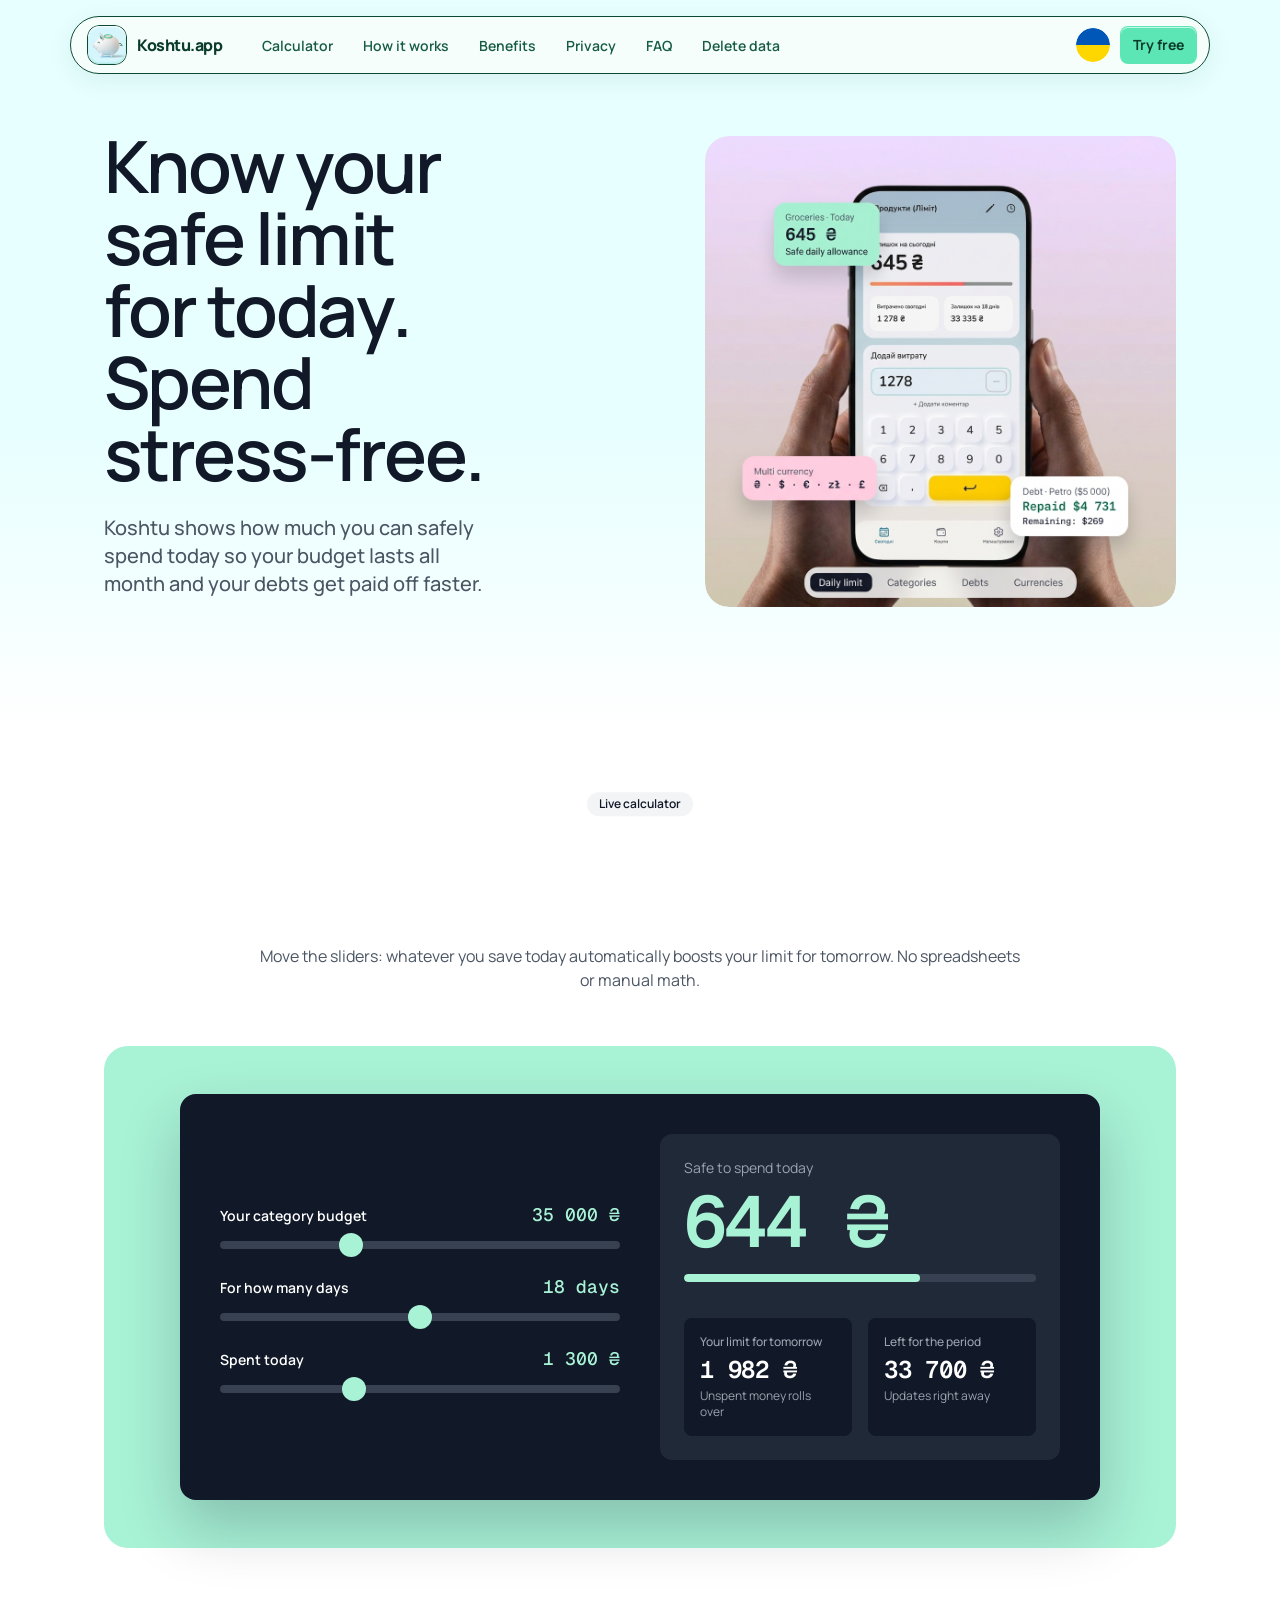
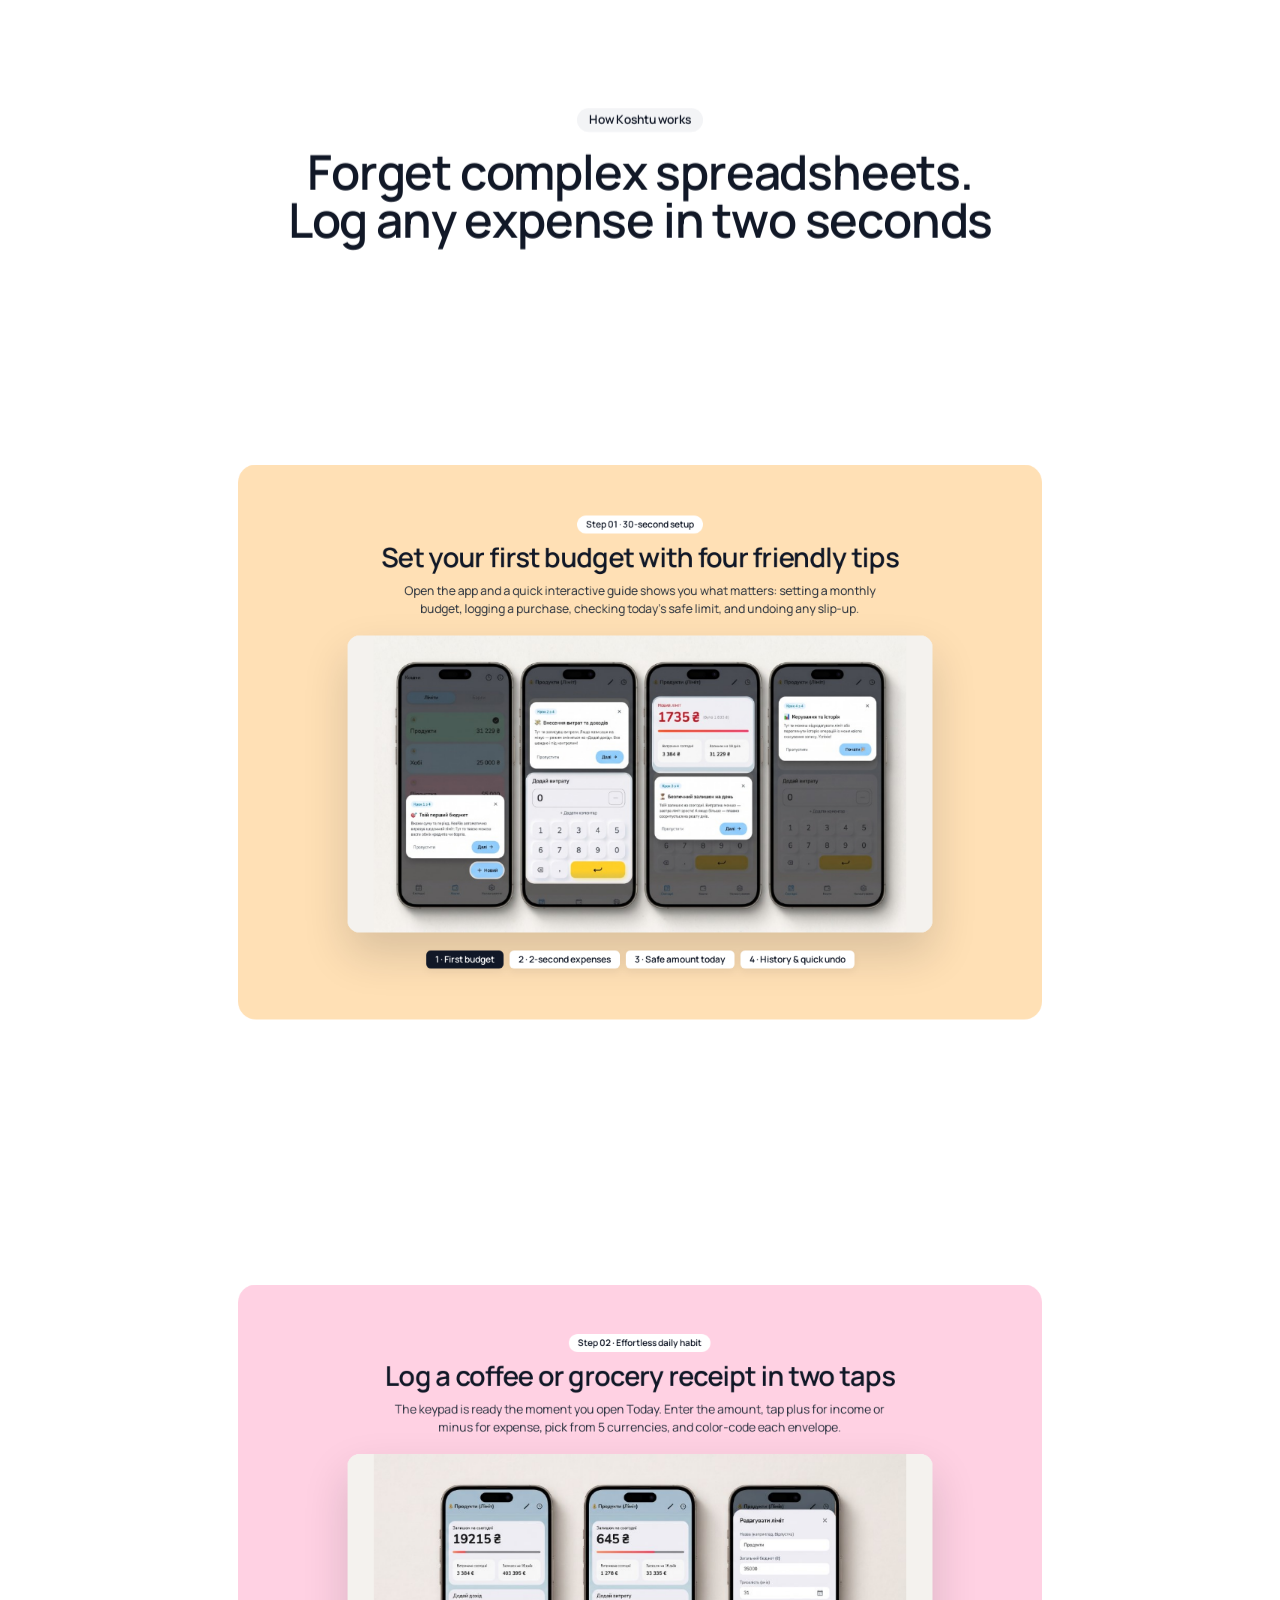
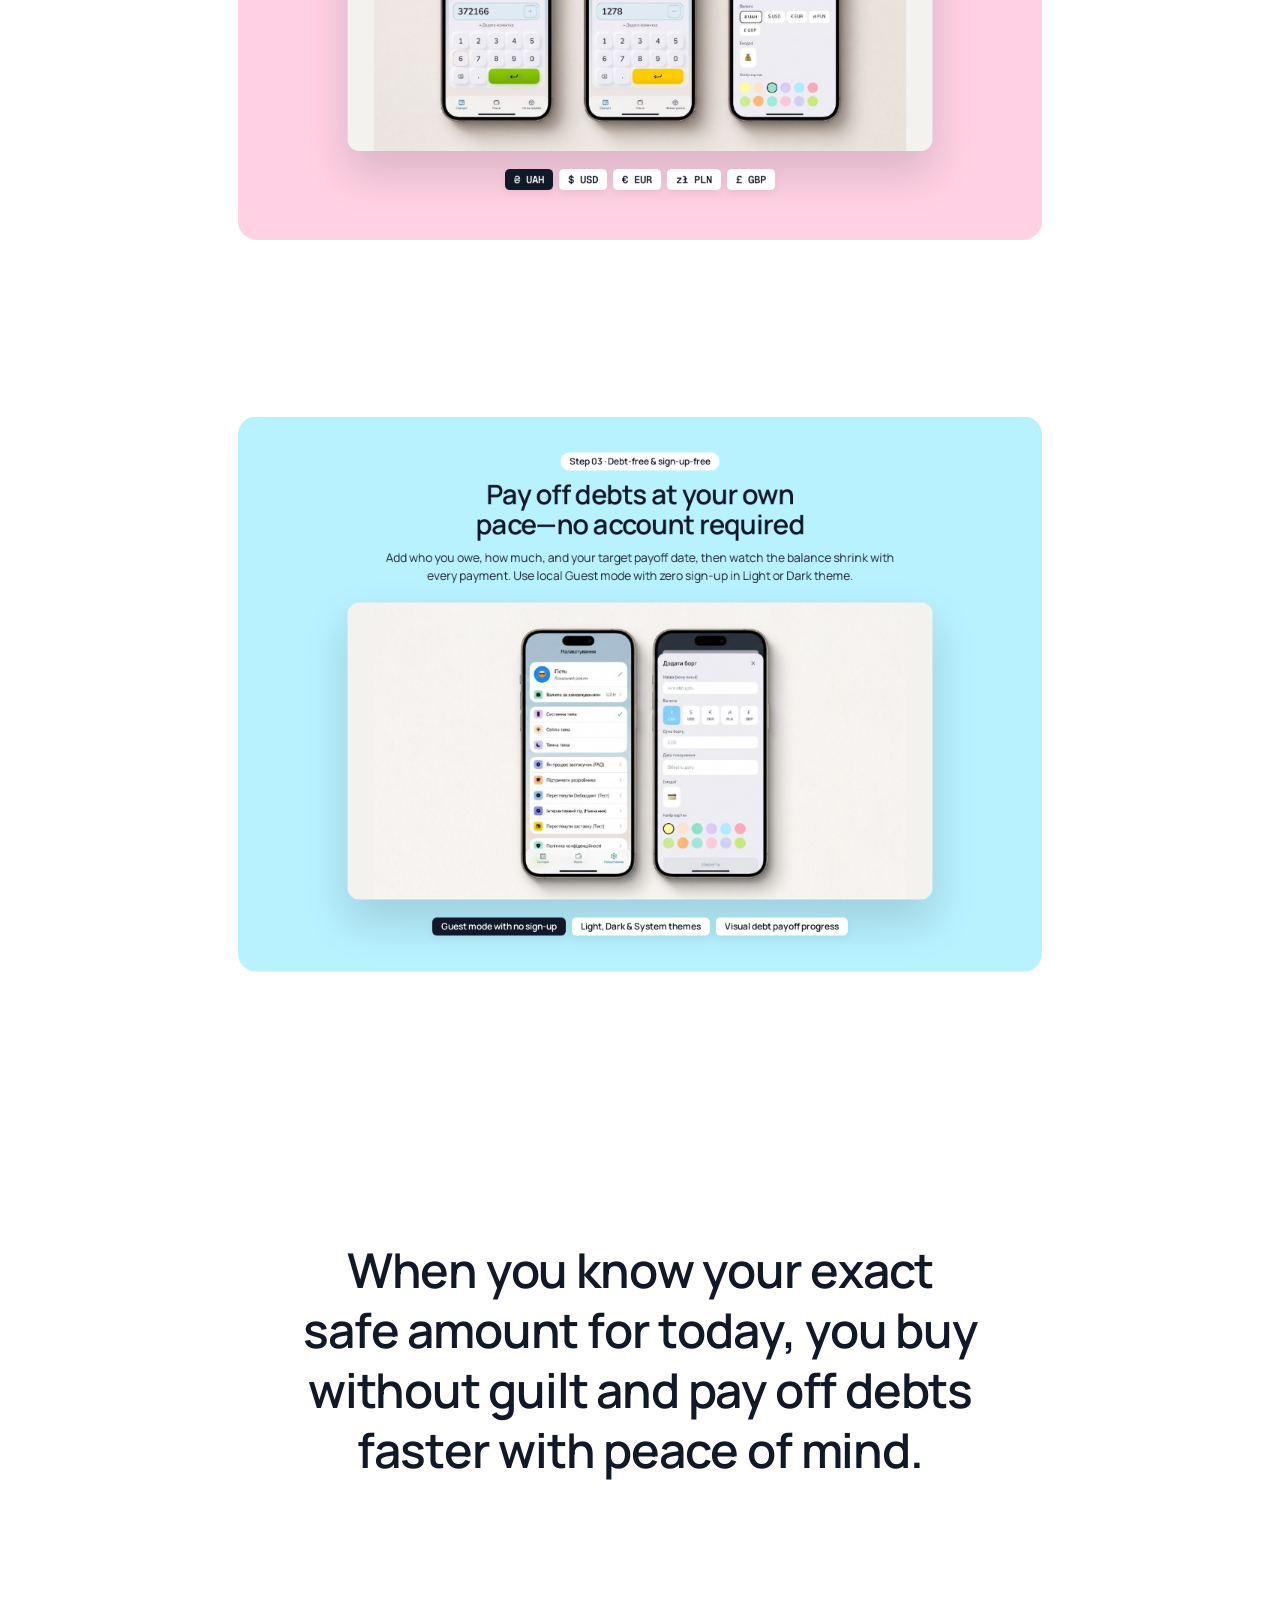
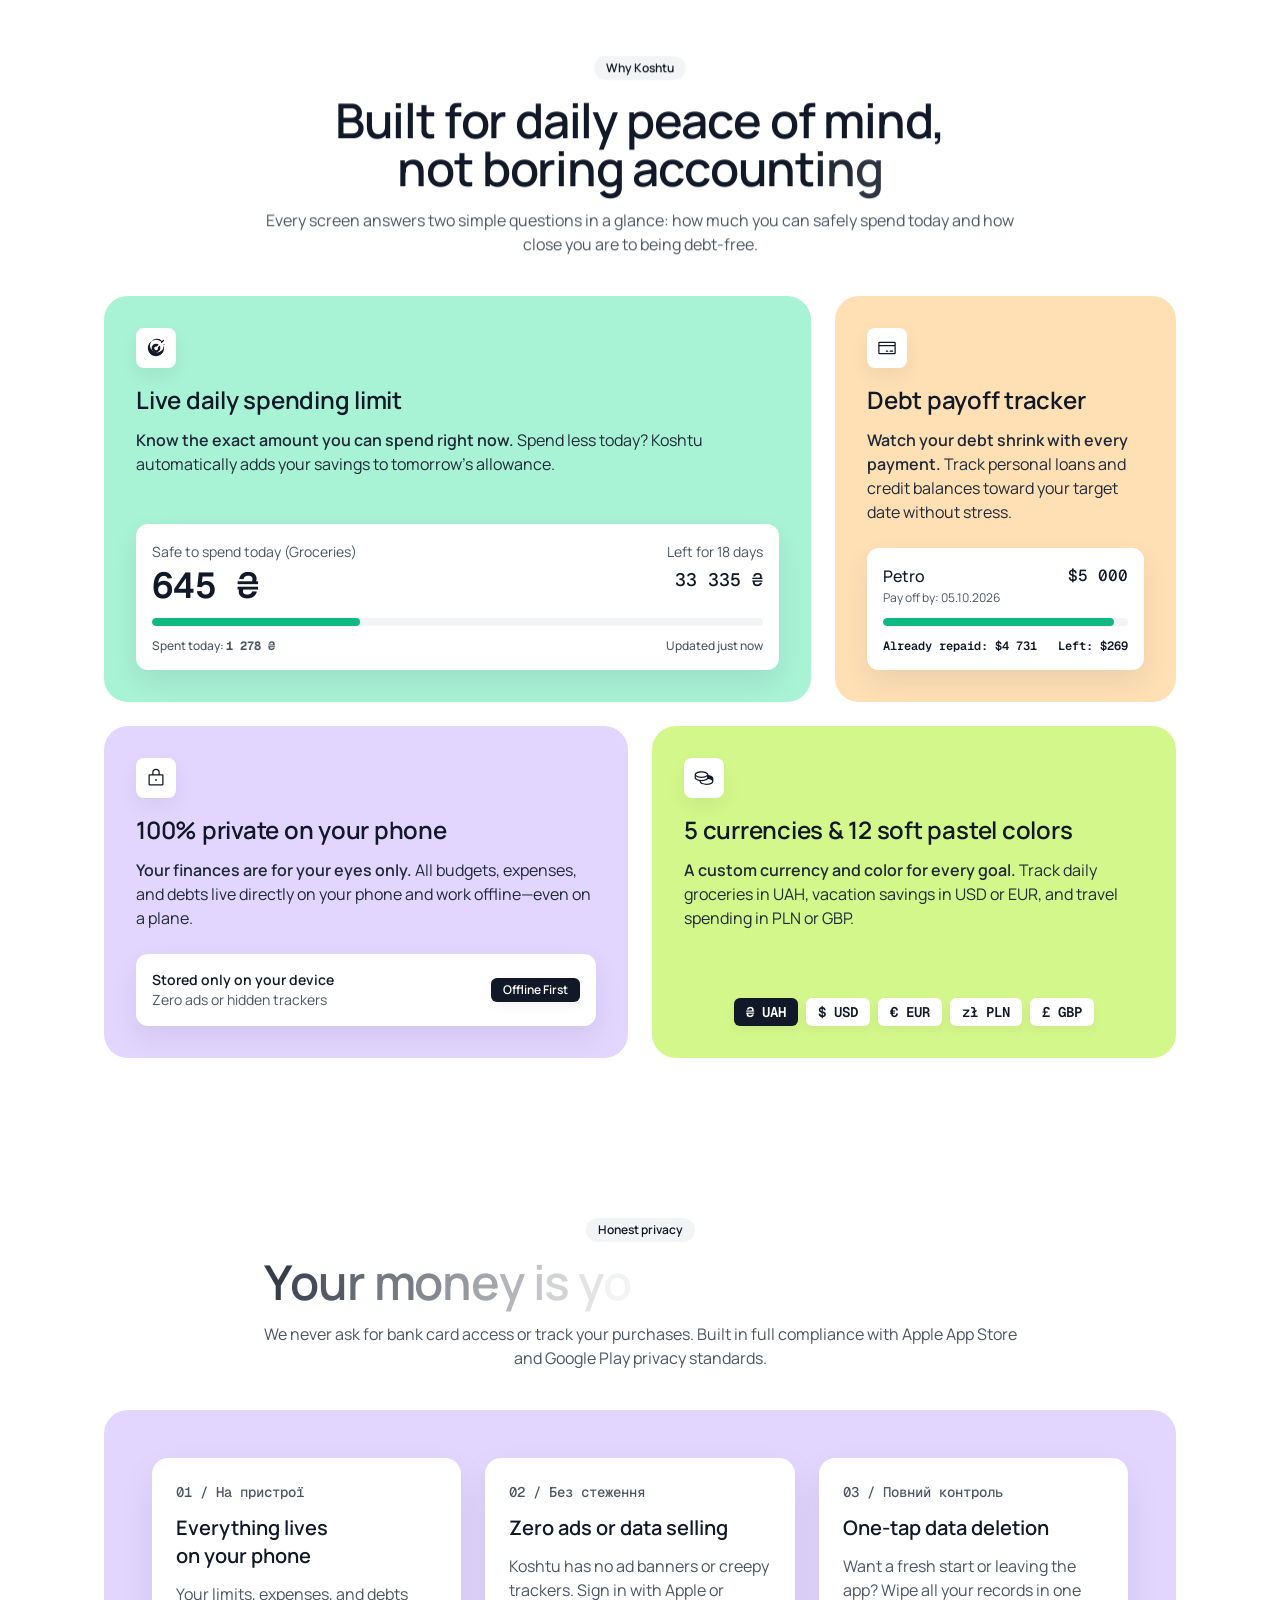
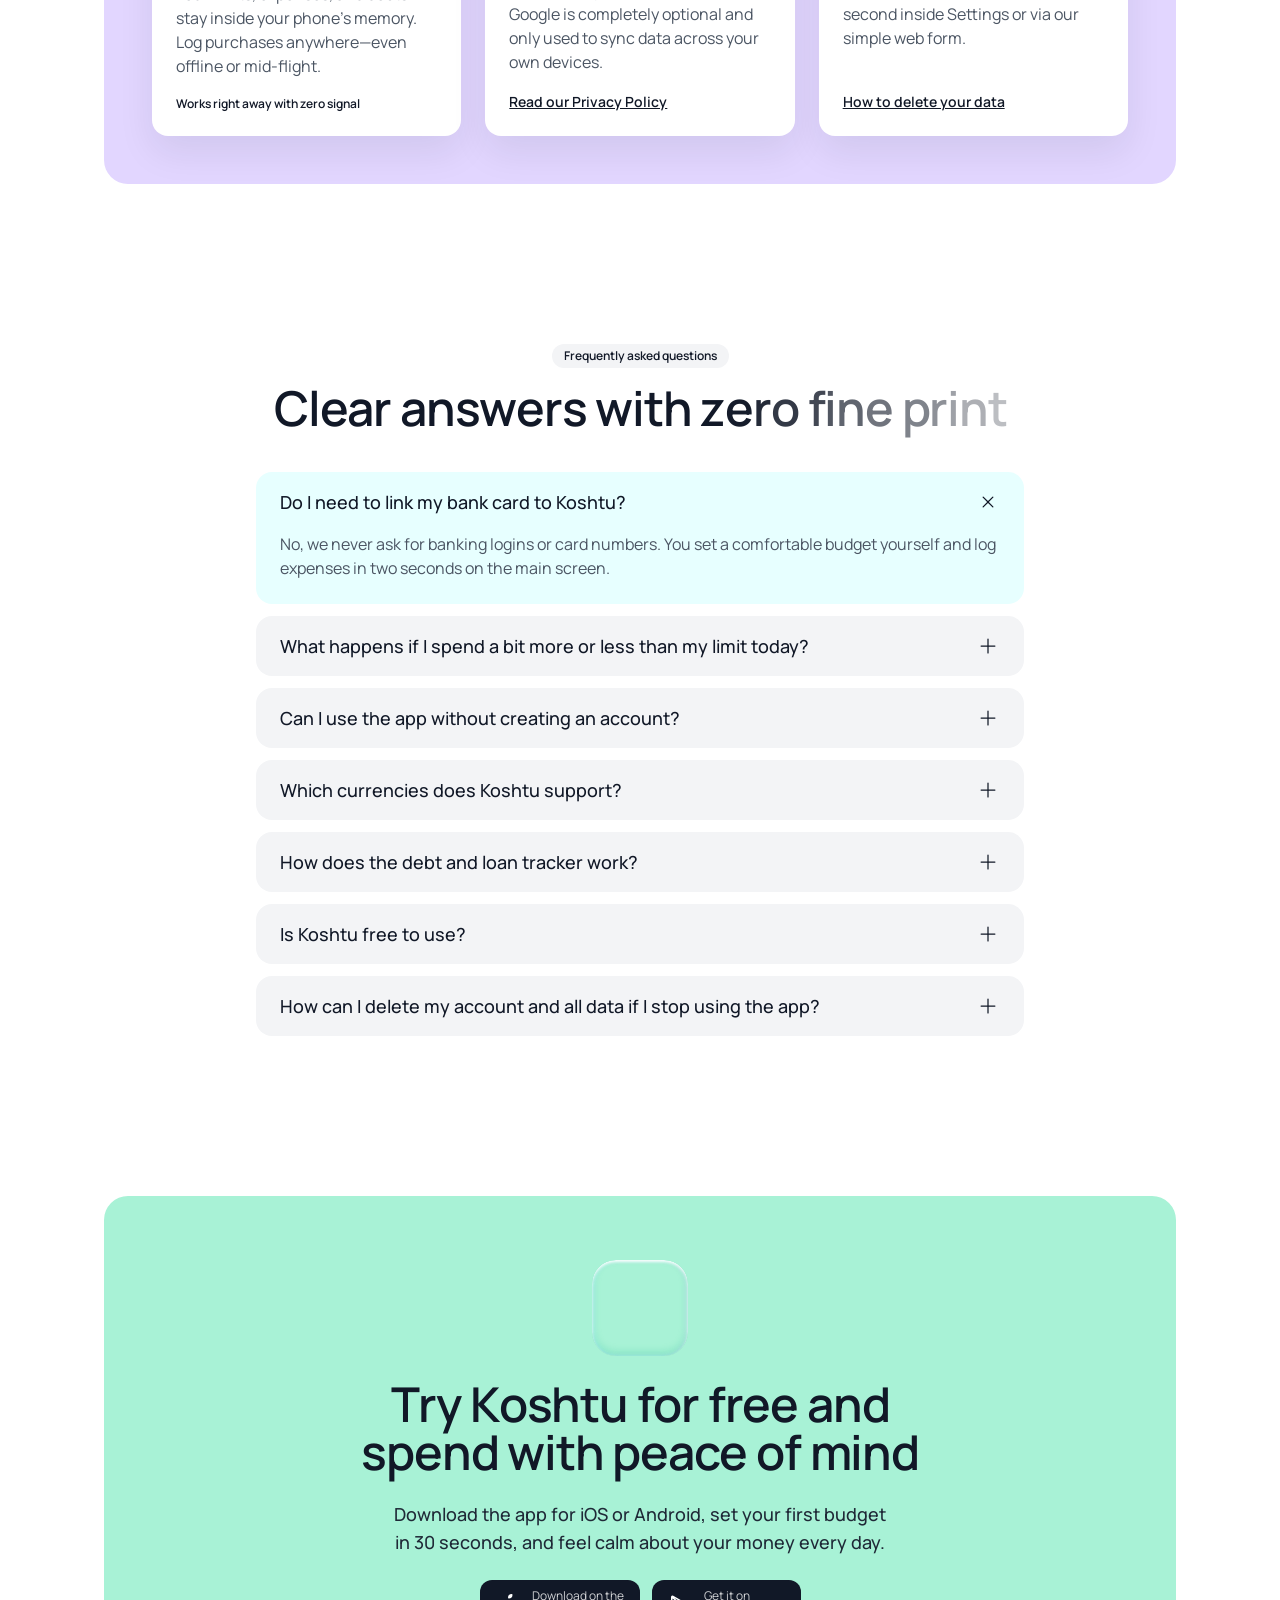
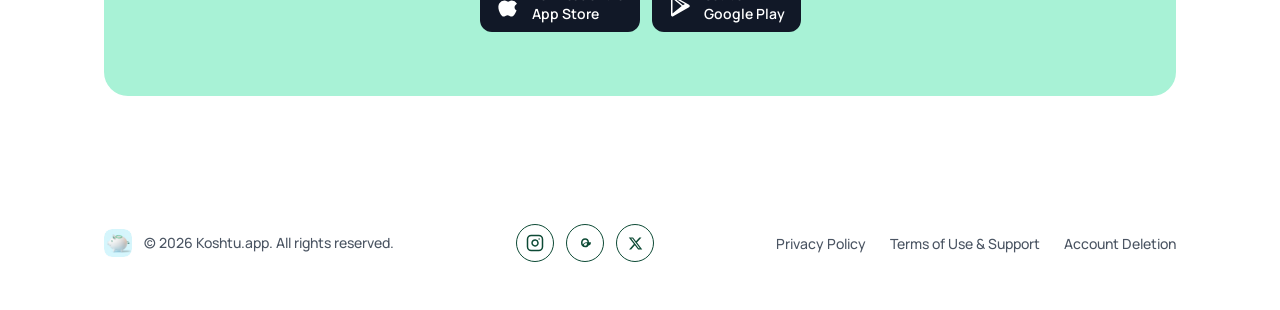
==== index.html @ d7438a63 "fix(copy): refine hero headline, debt payoff text, and data deletion phrasing" ====
<!DOCTYPE html>
<html lang="uk">
<head>
  <meta charset="UTF-8" />
  <meta name="viewport" content="width=device-width, initial-scale=1.0" />
  <title>Koshtu — Твій щоденний ліміт та контроль боргів без стресу</title>
  <meta name="description" content="Koshtu автоматично вираховує безпечну суму витрат на сьогодні та допомагає закривати борги швидше. Всі фінансові записи зберігаються локально на твоєму смартфоні." />
  <meta property="og:title" content="Koshtu — Твій щоденний ліміт під контролем" />
  <meta property="og:description" content="Персональний трекер денних лімітів і калькулятор повернення боргів з повною приватністю на пристрої." />
  <meta property="og:type" content="website" />
  <meta property="og:image" content="assets/mockup-daily-trio.jpg" />
  <link rel="icon" type="image/png" href="assets/app-icon.png" />
  <link rel="apple-touch-icon" href="assets/app-icon.png" />
  <link rel="preconnect" href="https://fonts.googleapis.com" />
  <link rel="preconnect" href="https://fonts.gstatic.com" crossorigin />
  <link href="https://fonts.googleapis.com/css2?family=Geist+Mono:wght@500;600&family=Manrope:wght@400;500;600;700&display=swap" rel="stylesheet" />
  <link rel="stylesheet" href="styles.css?v=20261105e" />
  <script type="application/ld+json">
  {
    "@context": "https://schema.org",
    "@type": "FAQPage",
    "mainEntity": [
      {
        "@type": "Question",
        "name": "Чи потрібно прив'язувати банківську картку до Koshtu?",
        "acceptedAnswer": {
          "@type": "Answer",
          "text": "Ні. Koshtu не запитує банківські реквізити чи доступ до рахунків. Ви вводите суму бюджету та витрати вручну за дві секунди через вбудовану клавіатуру."
        }
      },
      {
        "@type": "Question",
        "name": "Де зберігаються мої фінансові записи та суми боргів?",
        "acceptedAnswer": {
          "@type": "Answer",
          "text": "Усі ліміти, витрати та записи про борги зберігаються локально у внутрішній пам'яті вашого смартфона (AsyncStorage) без передачі на сторонні аналітичні чи рекламні сервери."
        }
      },
      {
        "@type": "Question",
        "name": "Як розраховується безпечний залишок на сьогодні?",
        "acceptedAnswer": {
          "@type": "Answer",
          "text": "Ви задаєте загальний бюджет (наприклад, 35 000 ₴ на продукти) і тривалість у днях. Кожного дня Koshtu ділить доступний залишок на кількість днів, що залишилися, та миттєво оновлює денну норму після кожної витрати або доходу."
        }
      }
    ]
  }
  </script>
  <!-- Vercel Web Analytics & Speed Insights -->
  <script>
    window.va = window.va || function () { (window.vaq = window.vaq || []).push(arguments); };
    window.si = window.si || function () { (window.siq = window.siq || []).push(arguments); };
  </script>
  <script defer src="/_vercel/insights/script.js"></script>
  <script defer src="/_vercel/speed-insights/script.js"></script>
</head>
<body>
  <a href="#main-content" class="skip-link button-sm" data-i18n="skip_link">Перейти до основного вмісту</a>

  <!-- B7. Floating Top Navigation Bar with Language Switcher & "Delete Account" button -->
  <header class="nav-wrapper">
    <nav class="floating-nav" aria-label="Головна навігація">
      <a href="index.html" class="brand-link" aria-current="page">
        <span class="brand-mark" aria-hidden="true">
          <img src="assets/app-icon.png" alt="" width="34" height="34" class="brand-icon-img" />
        </span>
        <span class="title-3">Koshtu.app</span>
      </a>

      <ul class="nav-links">
        <li><a href="#live-sandbox" class="nav-link title-4" data-i18n="nav_calc">Калькулятор</a></li>
        <li><a href="#user-journey" class="nav-link title-4" data-i18n="nav_how">Як працює</a></li>
        <li><a href="#benefits" class="nav-link title-4" data-i18n="nav_benefits">Переваги</a></li>
        <li><a href="#privacy-proof" class="nav-link title-4" data-i18n="nav_privacy">Приватність</a></li>
        <li><a href="#faq" class="nav-link title-4" data-i18n="nav_faq">Питання</a></li>
        <li><a href="account-deletion.html" class="nav-link title-4" data-i18n="nav_delete">Видалити дані</a></li>
      </ul>

      <div class="nav-actions">
        <button
          type="button"
          class="lang-circle-btn"
          data-lang-toggle
          data-lang-switch="en"
          data-current-lang="uk"
          aria-label="Switch to English"
          title="Switch to English"
        >
          <svg class="lang-circle-flag lang-circle-flag-uk" viewBox="0 0 32 32" aria-hidden="true">
            <rect width="32" height="16" fill="#0057B7" />
            <rect y="16" width="32" height="16" fill="#FFD700" />
          </svg>
          <svg class="lang-circle-flag lang-circle-flag-en" viewBox="0 0 32 32" aria-hidden="true">
            <rect width="32" height="32" fill="#012169" />
            <path d="M0,0 L32,32 M32,0 L0,32" stroke="#FFFFFF" stroke-width="5" />
            <path d="M0,0 L32,32 M32,0 L0,32" stroke="#C8102E" stroke-width="2.8" />
            <path d="M16,0 V32 M0,16 H32" stroke="#FFFFFF" stroke-width="8" />
            <path d="M16,0 V32 M0,16 H32" stroke="#C8102E" stroke-width="4.8" />
          </svg>
        </button>

        <a href="#download-cta" class="btn btn-nav-illustrative button-sm nav-cta-desktop" data-i18n="nav_cta">Спробувати</a>
        <button
          type="button"
          class="menu-toggle"
          data-menu-toggle
          aria-expanded="false"
          aria-controls="mobile-menu"
          aria-label="Відкрити меню навігації"
        >
          <span class="menu-toggle-bar"></span>
          <span class="menu-toggle-bar"></span>
        </button>
      </div>
    </nav>
  </header>

  <!-- B7. Full-Height Mobile Menu -->
  <div id="mobile-menu" class="mobile-menu" data-mobile-menu aria-hidden="true">
    <ul class="mobile-menu-list">
      <li class="mobile-menu-item"><a href="#live-sandbox" class="heading-4" data-i18n="nav_calc">Калькулятор</a></li>
      <li class="mobile-menu-item"><a href="#user-journey" class="heading-4" data-i18n="nav_how">Як працює</a></li>
      <li class="mobile-menu-item"><a href="#benefits" class="heading-4" data-i18n="nav_benefits">Переваги</a></li>
      <li class="mobile-menu-item"><a href="#privacy-proof" class="heading-4" data-i18n="nav_privacy">Приватність</a></li>
      <li class="mobile-menu-item"><a href="#faq" class="heading-4" data-i18n="nav_faq">Питання</a></li>
    </ul>
    <div class="mobile-menu-cta">
      <a href="account-deletion.html" class="btn btn-ghost-danger button-md" style="width: 100%;" data-i18n="nav_delete">Видалити дані</a>
      <a href="#download-cta" class="btn btn-primary button-md" style="width: 100%;" data-i18n="nav_cta">Спробувати</a>
    </div>
  </div>

  <main id="main-content">
    <!-- 1. HERO SECTION -->
    <section class="hero-section">
      <div class="container hero-inner">
        <div class="hero-copy-col">
          <h1 class="heading-display hero-heading reveal-on-scroll" style="--reveal-delay: 0ms" data-scroll-compose data-i18n-html="hero_heading">
            Знай свій ліміт<br />
            на сьогодні.<br />
            Витрачай спокійно.
          </h1>

          <p class="title-1 hero-subheading reveal-on-scroll" style="--reveal-delay: 120ms" data-i18n="hero_subheading">
            Koshtu за секунду підкаже, скільки можна безпечно витратити сьогодні, щоб грошей вистачило до кінця місяця, а борги закривалися швидше.
          </p>
        </div>

        <!-- Hero Visual: 3D Product Promo Loop Video (Desktop) & Crisp Hero Mockup (Mobile) -->
        <div class="showcase-wrap reveal-on-scroll" style="--reveal-delay: 150ms">
          <div class="hero-video-stage">
            <video
              src="assets/hero-promo.mp4"
              poster="assets/hero-mockup.jpg"
              class="hero-promo-video hero-video-desktop"
              autoplay
              loop
              muted
              playsinline
              preload="auto"
              aria-label="3D анімація інтерфейсу мобільного застосунку Koshtu із денним лімітом та контролем боргів"
            ></video>
            <img
              src="assets/hero-mockup.jpg"
              alt="Інтерфейс застосунку Koshtu на екрані смартфона"
              class="hero-mockup-mobile"
              width="520"
              height="520"
              loading="eager"
            />
          </div>
        </div>
      </div>
    </section>

    <div class="container">

      <!-- SECTION 1: Live Interactive Calculator on a Vibrant Mint Stage -->
      <section class="story-block" id="live-sandbox">
        <div class="story-intro reveal-on-scroll" data-parallax="-0.03">
          <div class="section-eyebrow">
            <span class="caption-3" data-i18n="calc_eyebrow">Живий калькулятор</span>
          </div>
          <h2 class="heading-2" data-scroll-compose data-i18n="calc_heading">
            Перевір, як Koshtu береже твій бюджет щодня
          </h2>
          <p class="body-3 text-secondary" data-i18n="calc_desc">
            Порухай повзунки: заощаджені сьогодні гроші автоматично збільшать твій ліміт на завтра. Жодних таблиць і ручного ділення в калькуляторі.
          </p>
        </div>

        <div class="color-stage stage-mint reveal-on-scroll" data-scale-stage style="--reveal-delay: 150ms">
          <div class="calc-window">
            <div style="display: flex; flex-direction: column; gap: var(--sp-300);">
              <div class="slider-group">
                <div class="slider-header">
                  <label for="calc-budget" class="body-4" data-i18n="calc_label_budget">Твій бюджет на категорію</label>
                  <span id="calc-budget-val" class="title-2 mono-num" style="color: var(--stage-mint);">35 000 ₴</span>
                </div>
                <input id="calc-budget" type="range" class="range-slider" min="5000" max="100000" step="1000" value="35000" />
              </div>

              <div class="slider-group">
                <div class="slider-header">
                  <label for="calc-days" class="body-4" data-i18n="calc_label_days">На скільки днів</label>
                  <span id="calc-days-val" class="title-2 mono-num" style="color: var(--stage-mint);">18 днів</span>
                </div>
                <input id="calc-days" type="range" class="range-slider" min="5" max="31" step="1" value="18" />
              </div>

              <div class="slider-group">
                <div class="slider-header">
                  <label for="calc-spent" class="body-4" data-i18n="calc_label_spent">Витрачено сьогодні</label>
                  <span id="calc-spent-val" class="title-2 mono-num" style="color: var(--stage-mint);">1 278 ₴</span>
                </div>
                <input id="calc-spent" type="range" class="range-slider" min="0" max="4000" step="50" value="1278" />
              </div>
            </div>

            <div class="calc-live-card">
              <div>
                <div class="caption-2" style="color: #9CA3AF;" data-i18n="calc_out_today">Можна спокійно витратити сьогодні</div>
                <div id="calc-safe-today" class="heading-display mono-num" style="margin-top: var(--sp-75); color: var(--stage-mint);">666 ₴</div>
                <div class="progress-track" style="margin-top: var(--sp-200); background-color: #374151;" aria-hidden="true">
                  <div id="calc-progress-fill" class="progress-fill-limit" style="width: 65%;"></div>
                </div>
              </div>

              <div class="calc-subgrid">
                <div class="calc-stat-box">
                  <div class="caption-4" style="color: #9CA3AF;" data-i18n="calc_out_tomorrow">Твій ліміт на завтра</div>
                  <div id="calc-tomorrow-limit" class="heading-5 mono-num" style="margin-top: var(--sp-50);">1 984 ₴</div>
                  <div class="caption-5" style="margin-top: var(--sp-25); color: #9CA3AF;" data-i18n="calc_out_tomorrow_sub">Невитрачене переходить на завтра</div>
                </div>

                <div class="calc-stat-box">
                  <div class="caption-4" style="color: #9CA3AF;" data-i18n="calc_out_total">Залишок до кінця періоду</div>
                  <div id="calc-remaining-total" class="heading-5 mono-num" style="margin-top: var(--sp-50);">33 722 ₴</div>
                  <div class="caption-5" style="margin-top: var(--sp-25); color: #9CA3AF;" data-i18n="calc_out_total_sub">Перераховується за секунду</div>
                </div>
              </div>
            </div>
          </div>
        </div>
      </section>

      <!-- SECTION 2–4: Typewave-Style Sticky Stacking Cards ("How It Works") -->
      <section class="story-block" id="user-journey">
        <div class="story-intro reveal-on-scroll" data-parallax="-0.03">
          <div class="section-eyebrow">
            <span class="caption-3" data-i18n="journey_eyebrow">Як працює Koshtu</span>
          </div>
          <h2 class="heading-2" data-scroll-compose data-i18n="journey_heading">
            Забудь про складні таблиці. Записуй витрату за дві секунди
          </h2>
        </div>

        <div class="sticky-cards-stack" data-sticky-cards>

          <!-- Sticky Card 1: Warm Peach Stage -->
          <article class="color-stage stage-peach sticky-stage-card">
            <div class="sticky-card-header">
              <div class="section-eyebrow" style="background-color: var(--bg-primary);">
                <span class="caption-3" data-i18n="step1_eyebrow">Крок 01 · Старт за 30 секунд</span>
              </div>
              <h3 class="heading-3" data-i18n="step1_heading">
                Створи перший бюджет за чотири прості підказки
              </h3>
              <p class="body-3" style="color: #1F2937; max-width: 680px;" data-i18n="step1_desc">
                Відкрий застосунок — і короткий інтерактивний гід одразу покаже головне: як задати суму на місяць, записати покупку, побачити свій ліміт на сьогодні та легко скасувати випадковий запис.
              </p>
            </div>

            <div class="stage-window">
              <img
                src="assets/mockup-onboarding-steps.jpg"
                alt="Чотири екрани iPhone з інтерактивним навчанням у застосунку Koshtu"
                width="1024"
                height="559"
              />
            </div>
            <div class="currency-badges">
              <span class="currency-tag is-active caption-3" data-i18n="step1_tag1">1 · Перший бюджет</span>
              <span class="currency-tag caption-3" data-i18n="step1_tag2">2 · Витрати за 2 секунди</span>
              <span class="currency-tag caption-3" data-i18n="step1_tag3">3 · Сума на сьогодні</span>
              <span class="currency-tag caption-3" data-i18n="step1_tag4">4 · Історія та скасування</span>
            </div>
          </article>

          <!-- Sticky Card 2: Soft Rose Pink Stage -->
          <article class="color-stage stage-pink sticky-stage-card">
            <div class="sticky-card-header">
              <div class="section-eyebrow" style="background-color: var(--bg-primary);">
                <span class="caption-3" data-i18n="step2_eyebrow">Крок 02 · Щоденна звичка без зусиль</span>
              </div>
              <h3 class="heading-3" data-i18n="step2_heading">
                Додавай чек із кав'ярні чи супермаркету за два дотики
              </h3>
              <p class="body-3" style="color: #1F2937; max-width: 680px;" data-i18n="step2_desc">
                Клавіатура вже чекає на головному екрані «Сьогодні». Введи суму, перемкни «плюс» для доходу або «мінус» для витрати, обери будь-яку з 5 валют і розфарбуй конверти в улюблені пастельні відтінки.
              </p>
            </div>

            <div class="stage-window">
              <img
                src="assets/mockup-daily-trio.jpg"
                alt="Три екрани iPhone: додавання доходу 372 166 гривень, витрата 1 278 гривень та налаштування ліміту"
                width="1024"
                height="559"
              />
            </div>
            <div class="currency-badges" aria-label="Підтримувані валюти у застосунку">
              <span class="currency-tag is-active body-4 mono-num">₴ UAH</span>
              <span class="currency-tag body-4 mono-num">$ USD</span>
              <span class="currency-tag body-4 mono-num">€ EUR</span>
              <span class="currency-tag body-4 mono-num">zł PLN</span>
              <span class="currency-tag body-4 mono-num">£ GBP</span>
            </div>
          </article>

          <!-- Sticky Card 3: Sky Cyan Stage -->
          <article class="color-stage stage-cyan sticky-stage-card">
            <div class="sticky-card-header">
              <div class="section-eyebrow" style="background-color: var(--bg-primary);">
                <span class="caption-3" data-i18n="step3_eyebrow">Крок 03 · Свобода від боргів та реєстрацій</span>
              </div>
              <h3 class="heading-3" data-i18n="step3_heading">
                Закривай борги у комфортному темпі та користуйся без акаунту
              </h3>
              <p class="body-3" style="color: #1F2937; max-width: 680px;" data-i18n="step3_desc">
                Запиши кому, скільки і до якої дати хочеш повернути, та спостерігай, як тане сума боргу з кожним платежем. Працюй анонімно в локальному режимі «Гість» і обирай світлу чи темну тему.
              </p>
            </div>

            <div class="stage-window">
              <img
                src="assets/mockup-settings-debt.jpg"
                alt="Два екрани iPhone: налаштування локального режиму Гість і теми та модальне вікно Додати борг"
                width="1024"
                height="559"
              />
            </div>
            <div class="currency-badges">
              <span class="currency-tag is-active caption-3" data-i18n="step3_tag1">Режим «Гість» без реєстрації</span>
              <span class="currency-tag caption-3" data-i18n="step3_tag2">Світла, темна й системна теми</span>
              <span class="currency-tag caption-3" data-i18n="step3_tag3">Наочний прогрес закриття боргу</span>
            </div>
          </article>

        </div>
      </section>

    </div>

    <!-- MANDATORY TAGLINE REVEAL SECTION (Centered + Typewave Character/Word Scroll Compose) -->
    <section class="tagline-section" aria-label="Ключовий принцип Koshtu">
      <div class="container">
        <div class="tagline-container" data-tagline-reveal>
          <p class="heading-2 tagline-text" data-tagline-words data-scroll-compose="tagline" data-i18n="tagline_full">
            Коли точно знаєш свою безпечну суму на сьогодні — купуєш без почуття провини, а борги закриваєш швидше й спокійніше.
          </p>
        </div>
      </div>
    </section>

    <div class="container">

      <!-- SECTION 5: Colorful Borderless Bento Grid -->
      <section class="story-block" id="benefits">
        <div class="story-intro reveal-on-scroll" data-parallax="-0.03">
          <div class="section-eyebrow">
            <span class="caption-3" data-i18n="bento_eyebrow">Чому саме Koshtu</span>
          </div>
          <h2 class="heading-2" data-scroll-compose data-i18n="bento_heading">
            Створений для спокою за гроші, а не для нудної бухгалтерії
          </h2>
          <p class="body-3 text-secondary" data-i18n="bento_desc">
            Кожен екран дає миттєву відповідь на два головні питання: скільки можна витратити сьогодні без шкоди для планів і скільки залишилося до повного закриття боргу.
          </p>
        </div>

        <div class="bento-grid">
          <article class="bento-card span-8 bg-mint reveal-on-scroll" style="--reveal-delay: 0ms" data-scale-card>
            <div>
              <div class="icon-box" aria-hidden="true">
                <svg width="20" height="20" viewBox="0 0 256 256" fill="currentColor">
                  <path d="M221.87,83.16A104.1,104.1,0,1,1,195.67,49l22.67-22.68a8,8,0,0,1,11.32,11.32L206,60.25a8,8,0,0,1-11.31-11.31l10-10a88,88,0,1,0,22.12,51.23,8,8,0,0,1,15.06-5.21ZM128,72a56,56,0,1,0,56,56,55.58,55.58,0,0,0-9.06-30.52l-23.81,23.81a24,24,0,1,1-11.31-11.31l23.81-23.81A55.58,55.58,0,0,0,128,72Z"/>
                </svg>
              </div>
              <h3 class="heading-5" style="margin-bottom: var(--sp-100);" data-i18n="bento1_title">
                Живий ліміт на сьогодні
              </h3>
              <p class="body-3" style="color: #1F2937;" data-i18n-html="bento1_desc">
                <strong class="body-1">Знай точну суму, яку можна витратити просто зараз.</strong> Витратив менше сьогодні? Koshtu автоматично додасть зекономлене до твого бюджету на завтра.
              </p>
            </div>

            <div class="bento-preview">
              <div style="display: flex; justify-content: space-between; align-items: baseline; gap: var(--sp-200); flex-wrap: wrap;">
                <div>
                  <span class="caption-2 text-secondary" data-i18n="bento1_sub1">Можна витратити сьогодні (Продукти)</span>
                  <div class="heading-3 mono-num" style="margin-top: var(--sp-50);">645 ₴</div>
                </div>
                <div style="text-align: right;">
                  <span class="caption-2 text-secondary" data-i18n="bento1_sub2">Залишок на 18 днів</span>
                  <div class="title-2 mono-num" style="margin-top: var(--sp-50);">33 335 ₴</div>
                </div>
              </div>
              <div class="progress-track" aria-hidden="true">
                <div class="progress-fill-green" style="width: 34%;"></div>
              </div>
              <div style="display: flex; justify-content: space-between;">
                <span class="caption-4 text-secondary" data-i18n-html="bento1_sub3">Витрачено сьогодні: <strong class="mono-num">1 278 ₴</strong></span>
                <span class="caption-4 text-secondary" data-i18n="bento1_sub4">Перераховано щойно</span>
              </div>
            </div>
          </article>

          <article class="bento-card span-4 bg-peach reveal-on-scroll" style="--reveal-delay: 150ms" data-scale-card>
            <div>
              <div class="icon-box" aria-hidden="true">
                <svg width="20" height="20" viewBox="0 0 256 256" fill="currentColor">
                  <path d="M224,48H32A16,16,0,0,0,16,64V192a16,16,0,0,0,16,16H224a16,16,0,0,0,16-16V64A16,16,0,0,0,224,48Zm0,16V88H32V64Zm0,128H32V104H224v88Zm-16-24a8,8,0,0,1-8,8H168a8,8,0,0,1,0-16h32A8,8,0,0,1,208,168Zm-64,0a8,8,0,0,1-8,8H120a8,8,0,0,1,0-16h16A8,8,0,0,1,144,168Z"/>
                </svg>
              </div>
              <h3 class="heading-5" style="margin-bottom: var(--sp-100);" data-i18n="bento2_title">
                Трекер повернення боргів
              </h3>
              <p class="body-3" style="color: #1F2937;" data-i18n-html="bento2_desc">
                <strong class="body-1">Зменшуй борг із кожним платежем просто.</strong> Контролюй позики й кредити до потрібної дати та закривай їх без зайвого тиску.
              </p>
            </div>

            <div class="bento-preview">
              <div style="display: flex; justify-content: space-between; align-items: center;">
                <span class="title-3" data-i18n="bento2_name">Петро</span>
                <span class="title-3 mono-num">$5 000</span>
              </div>
              <p class="caption-5 text-secondary" style="margin-top: var(--sp-25);" data-i18n="bento2_date">Повернути до: 05.10.2026</p>
              <div class="progress-track" aria-hidden="true">
                <div class="progress-fill-green"></div>
              </div>
              <div style="display: flex; justify-content: space-between;">
                <span class="caption-3 mono-num" data-i18n="bento2_paid">Вже повернуто: $4 731</span>
                <span class="caption-3 mono-num" data-i18n="bento2_left">Залишилося: $269</span>
              </div>
            </div>
          </article>

          <article class="bento-card span-6 bg-lavender reveal-on-scroll" style="--reveal-delay: 100ms" data-scale-card>
            <div>
              <div class="icon-box" aria-hidden="true">
                <svg width="20" height="20" viewBox="0 0 256 256" fill="currentColor">
                  <path d="M208,80H176V56a48,48,0,0,0-96,0V80H48A16,16,0,0,0,32,96V208a16,16,0,0,0,16,16H208a16,16,0,0,0,16-16V96A16,16,0,0,0,208,80ZM96,56a32,32,0,0,1,64,0V80H96ZM208,208H48V96H208V208Zm-68-56a12,12,0,1,1-12-12A12,12,0,0,1,140,152Z"/>
                </svg>
              </div>
              <h3 class="heading-5" style="margin-bottom: var(--sp-100);" data-i18n="bento3_title">
                100% приватно на твоєму телефоні
              </h3>
              <p class="body-3" style="color: #1F2937;" data-i18n-html="bento3_desc">
                <strong class="body-1">Твої фінанси бачиш лише ти.</strong> Усі бюджети, витрати й борги зберігаються прямо на смартфоні та працюють навіть у літаку чи без зв'язку.
              </p>
            </div>

            <div class="bento-preview" style="display: flex; align-items: center; justify-content: space-between; gap: var(--sp-200);">
              <div>
                <div class="body-4" data-i18n="bento3_sub1">Зберігається лише на телефоні</div>
                <div class="caption-2 text-secondary" data-i18n="bento3_sub2">Без реклами та прихованих трекерів</div>
              </div>
              <span class="currency-tag is-active caption-3">Offline First</span>
            </div>
          </article>

          <article class="bento-card span-6 bg-lime reveal-on-scroll" style="--reveal-delay: 250ms" data-scale-card>
            <div>
              <div class="icon-box" aria-hidden="true">
                <svg width="20" height="20" viewBox="0 0 256 256" fill="currentColor">
                  <path d="M184,89.57V84c0-25.08-37.83-44-88-44S8,58.92,8,84v40c0,20.89,26.25,37.49,64,42.46V172c0,25.08,37.83,44,88,44s88-18.92,88-44V132C248,111.3,222.58,94.68,184,89.57ZM96,56c41.15,0,72,14.89,72,28s-30.85,28-72,28S24,97.11,24,84,54.85,56,96,56ZM24,124V106.43C40.79,119.8,66.49,128,96,128s55.21-8.2,72-21.57V124c0,13.11-30.85,28-72,28S24,137.11,24,124Zm136,76c-41.15,0-72-14.89-72-28v-4.15c2.64.1,5.31.15,8,.15,38.22,0,70.85-11.24,83.48-27.88C210.71,143.77,232,155.4,232,166v6C232,185.11,201.15,200,160,200Z"/>
                </svg>
              </div>
              <h3 class="heading-5" style="margin-bottom: var(--sp-100);" data-i18n="bento4_title">
                5 валют та 12 ніжних кольорів
              </h3>
              <p class="body-3" style="color: #1F2937;" data-i18n-html="bento4_desc">
                <strong class="body-1">Своя валюта й колір для кожної цілі.</strong> Веди продукти у гривнях, відпустку — у доларах чи євро, а щоденні витрати за кордоном — у злотих або фунтах.
              </p>
            </div>

            <div class="currency-badges" aria-label="Підтримувані валюти у застосунку">
              <span class="currency-tag is-active body-4 mono-num">₴ UAH</span>
              <span class="currency-tag body-4 mono-num">$ USD</span>
              <span class="currency-tag body-4 mono-num">€ EUR</span>
              <span class="currency-tag body-4 mono-num">zł PLN</span>
              <span class="currency-tag body-4 mono-num">£ GBP</span>
            </div>
          </article>
        </div>
      </section>

      <!-- SECTION 6: Privacy & Store Compliance on Soft Lavender Stage -->
      <section class="story-block" id="privacy-proof">
        <div class="story-intro reveal-on-scroll" data-parallax="-0.03">
          <div class="section-eyebrow">
            <span class="caption-3" data-i18n="priv_eyebrow">Чесна приватність</span>
          </div>
          <h2 class="heading-2" data-scroll-compose data-i18n="priv_heading">
            Твої гроші — це тільки твоя справа
          </h2>
          <p class="body-3 text-secondary" data-i18n="priv_desc">
            Ми не просимо доступ до банківських карток і не стежимо за твоїми покупками. Застосунок повністю відповідає стандартам безпеки Apple App Store та Google Play.
          </p>
        </div>

        <div class="color-stage stage-lavender reveal-on-scroll" data-scale-stage>
          <div class="proof-grid">
            <article class="proof-card reveal-on-scroll" style="--reveal-delay: 0ms">
              <div>
                <div class="title-4 mono-num" style="margin-bottom: var(--sp-100); color: var(--text-secondary);">
                  01 / На пристрої
                </div>
                <h3 class="heading-6" style="margin-bottom: var(--sp-100);" data-i18n="priv1_title">
                  Усе живе на твоєму смартфоні
                </h3>
                <p class="body-3 text-secondary" data-i18n="priv1_desc">
                  Твої ліміти, витрати й борги зберігаються у пам'яті телефона. Записуй покупки будь-де — навіть без мобільного інтернету чи під час перельоту.
                </p>
              </div>
              <div class="caption-3" data-i18n="priv1_foot">Працює миттєво навіть без мережі</div>
            </article>

            <article class="proof-card reveal-on-scroll" style="--reveal-delay: 150ms">
              <div>
                <div class="title-4 mono-num" style="margin-bottom: var(--sp-100); color: var(--text-secondary);">
                  02 / Без стеження
                </div>
                <h3 class="heading-6" style="margin-bottom: var(--sp-100);" data-i18n="priv2_title">
                  Жодної реклами чи продажу даних
                </h3>
                <p class="body-3 text-secondary" data-i18n="priv2_desc">
                  У Koshtu немає рекламних банерів чи шпигунських трекерів. А вхід через Apple або Google потрібен лише тоді, коли ти сам захочеш синхронізувати дані між своїми пристроями.
                </p>
              </div>
              <div>
                <a href="privacy.html" class="button-sm" style="text-decoration: underline;" data-i18n="priv2_link">
                  Переглянути Політику приватності
                </a>
              </div>
            </article>

            <article class="proof-card reveal-on-scroll" style="--reveal-delay: 300ms">
              <div>
                <div class="title-4 mono-num" style="margin-bottom: var(--sp-100); color: var(--text-secondary);">
                  03 / Повний контроль
                </div>
                <h3 class="heading-6" style="margin-bottom: var(--sp-100);" data-i18n="priv3_title">
                  Видалення даних в один дотик
                </h3>
                <p class="body-3 text-secondary" data-i18n="priv3_desc">
                  Хочеш почати з чистого аркуша або видалити профіль? Видали всі дані за секунду прямо в налаштуваннях застосунку або через просту форму на сайті.
                </p>
              </div>
              <div>
                <a href="account-deletion.html" class="button-sm" style="text-decoration: underline;" data-i18n="priv3_link">
                  Як видалити свої дані
                </a>
              </div>
            </article>
          </div>
        </div>
      </section>

      <!-- SECTION 7: Centered FAQ -->
      <section class="story-block faq-section-centered" id="faq">
        <div class="story-intro reveal-on-scroll" data-parallax="-0.03">
          <div class="section-eyebrow">
            <span class="caption-3" data-i18n="faq_eyebrow">Часті питання</span>
          </div>
          <h2 class="heading-2" data-scroll-compose data-i18n="faq_heading">
            Відповідаємо просто і без дрібного шрифту
          </h2>
        </div>

        <div class="faq-list reveal-on-scroll" style="--reveal-delay: 150ms">
          <details class="faq-item" open>
            <summary class="faq-summary title-2">
              <span data-i18n="faq1_q">Чи потрібно прив'язувати банківську картку до Koshtu?</span>
              <span class="faq-icon" aria-hidden="true">
                <svg width="20" height="20" viewBox="0 0 256 256" fill="currentColor">
                  <path d="M224,128a8,8,0,0,1-8,8H136v80a8,8,0,0,1-16,0V136H40a8,8,0,0,1,0-16h80V40a8,8,0,0,1,16,0v80h80A8,8,0,0,1,224,128Z"/>
                </svg>
              </span>
            </summary>
            <div class="faq-answer body-3" data-i18n="faq1_a">
              Ні, ми ніколи не просимо доступ до вашого банку чи номерів карток. Ви самі задаєте комфортний бюджет і вносите витрати за дві секунди на головному екрані.
            </div>
          </details>

          <details class="faq-item">
            <summary class="faq-summary title-2">
              <span data-i18n="faq2_q">Що буде, якщо сьогодні я витрачу трохи більше або менше ліміту?</span>
              <span class="faq-icon" aria-hidden="true">
                <svg width="20" height="20" viewBox="0 0 256 256" fill="currentColor">
                  <path d="M224,128a8,8,0,0,1-8,8H136v80a8,8,0,0,1-16,0V136H40a8,8,0,0,1,0-16h80V40a8,8,0,0,1,16,0v80h80A8,8,0,0,1,224,128Z"/>
                </svg>
              </span>
            </summary>
            <div class="faq-answer body-3" data-i18n="faq2_a">
              Жодного стресу: Koshtu миттєво перерахує суму на решту днів. Якщо сьогодні вдалося заощадити — завтра ваш денний ліміт приємно зросте. Якщо витратили більше — застосунок м'яко розподілить різницю на наступні дні, щоб ви спокійно вклалися в місячний план.
            </div>
          </details>

          <details class="faq-item">
            <summary class="faq-summary title-2">
              <span data-i18n="faq3_q">Чи можна користуватися застосунком без реєстрації?</span>
              <span class="faq-icon" aria-hidden="true">
                <svg width="20" height="20" viewBox="0 0 256 256" fill="currentColor">
                  <path d="M224,128a8,8,0,0,1-8,8H136v80a8,8,0,0,1-16,0V136H40a8,8,0,0,1,0-16h80V40a8,8,0,0,1,16,0v80h80A8,8,0,0,1,224,128Z"/>
                </svg>
              </span>
            </summary>
            <div class="faq-answer body-3" data-i18n="faq3_a">
              Так! Одразу після завантаження ви можете працювати в локальному режимі «Гість». Усі ваші бюджети, витрати й борги надійно зберігатимуться прямо у пам'яті смартфона.
            </div>
          </details>

          <details class="faq-item">
            <summary class="faq-summary title-2">
              <span data-i18n="faq4_q">Які валюти підтримує Koshtu?</span>
              <span class="faq-icon" aria-hidden="true">
                <svg width="20" height="20" viewBox="0 0 256 256" fill="currentColor">
                  <path d="M224,128a8,8,0,0,1-8,8H136v80a8,8,0,0,1-16,0V136H40a8,8,0,0,1,0-16h80V40a8,8,0,0,1,16,0v80h80A8,8,0,0,1,224,128Z"/>
                </svg>
              </span>
            </summary>
            <div class="faq-answer body-3" data-i18n="faq4_a">
              Для кожного окремого бюджету чи боргу ви можете обрати свою валюту: гривню (₴ UAH), долар США ($ USD), євро (€ EUR), польський злотий (zł PLN) або британський фунт (£ GBP).
            </div>
          </details>

          <details class="faq-item">
            <summary class="faq-summary title-2">
              <span data-i18n="faq5_q">Як працює трекер боргів і кредитів?</span>
              <span class="faq-icon" aria-hidden="true">
                <svg width="20" height="20" viewBox="0 0 256 256" fill="currentColor">
                  <path d="M224,128a8,8,0,0,1-8,8H136v80a8,8,0,0,1-16,0V136H40a8,8,0,0,1,0-16h80V40a8,8,0,0,1,16,0v80h80A8,8,0,0,1,224,128Z"/>
                </svg>
              </span>
            </summary>
            <div class="faq-answer body-3" data-i18n="faq5_a">
              У вкладці «Борги» ви додаєте картку з сумою та бажаною датою повернення. Кожен внесений платіж заповнює зелену шкалу прогресу — ви завжди бачите, скільки вже повернули і яка сума залишилася до повної свободи від боргу.
            </div>
          </details>

          <details class="faq-item">
            <summary class="faq-summary title-2">
              <span data-i18n="faq6_q">Чи безкоштовний застосунок Koshtu?</span>
              <span class="faq-icon" aria-hidden="true">
                <svg width="20" height="20" viewBox="0 0 256 256" fill="currentColor">
                  <path d="M224,128a8,8,0,0,1-8,8H136v80a8,8,0,0,1-16,0V136H40a8,8,0,0,1,0-16h80V40a8,8,0,0,1,16,0v80h80A8,8,0,0,1,224,128Z"/>
                </svg>
              </span>
            </summary>
            <div class="faq-answer body-3" data-i18n="faq6_a">
              Ви можете завантажити Koshtu та користуватися базовими функціями безкоштовно. Якщо в майбутньому ви оберете додаткові можливості за підпискою через App Store або Google Play, її можна буде легко скасувати в один дотик у налаштуваннях телефона.
            </div>
          </details>

          <details class="faq-item">
            <summary class="faq-summary title-2">
              <span data-i18n="faq7_q">Як видалити свій акаунт і всі дані, якщо я більше не користуюся додатком?</span>
              <span class="faq-icon" aria-hidden="true">
                <svg width="20" height="20" viewBox="0 0 256 256" fill="currentColor">
                  <path d="M224,128a8,8,0,0,1-8,8H136v80a8,8,0,0,1-16,0V136H40a8,8,0,0,1,0-16h80V40a8,8,0,0,1,16,0v80h80A8,8,0,0,1,224,128Z"/>
                </svg>
              </span>
            </summary>
            <div class="faq-answer body-3" data-i18n-html="faq7_a">
              Ви можете стерти всі записи миттєво прямо в застосунку (Налаштування → «Видалити акаунт та дані») або залишити запит на сторінці <a href="account-deletion.html" style="text-decoration: underline;">Видалення акаунту</a>, якщо вже видалили застосунок зі смартфона.
            </div>
          </details>
        </div>
      </section>

      <!-- SECTION 8: Final CTA -->
      <section class="story-block" id="download-cta">
        <div class="final-cta-box reveal-on-scroll" data-scale-stage>
          <div class="cta-app-icon" aria-hidden="true">
            <img src="assets/app-icon.png" alt="Koshtu App Icon" width="84" height="84" />
          </div>
          <h2 class="heading-2" style="max-width: 680px;" data-scroll-compose data-i18n="cta_heading">
            Спробуй Koshtu безкоштовно — і витрачай зі спокійною душею
          </h2>

          <p class="title-2" style="max-width: 600px; color: #1F2937;" data-i18n="cta_desc">
            Завантаж застосунок для iOS або Android, створи свій перший бюджет за 30 секунд і відчуй спокій за власні гроші.
          </p>

          <div class="store-badges-row" style="justify-content: center;">
            <a href="#download-cta" class="store-badge">
              <svg width="24" height="24" viewBox="0 0 256 256" fill="currentColor" aria-hidden="true">
                <path d="M128.23,40A40.06,40.06,0,0,1,168,0a8,8,0,0,1,8,8,40.06,40.06,0,0,1-39.77,40,8,8,0,0,1-8-8ZM215.13,182.84c-8.69,20.36-25.87,57.16-49.76,57.16-12.56,0-18.89-4.14-24.47-7.79-5.25-3.43-9.8-6.41-17.9-6.41-7.82,0-12.42,3-17.75,6.49-5.57,3.64-11.89,7.71-24.15,7.71-22.25,0-41.15-39.11-49.26-62.18-10.17-28.91-8.52-58.13,4.41-78.18A62.08,62.08,0,0,1,90,69.76c12.06,0,19.72,3.88,25.88,7,5.23,2.65,9.36,4.74,13.66,4.74,3.87,0,7.84-2,13.06-4.7,6.29-3.22,14.12-7.23,26.15-7.23a60.35,60.35,0,0,1,51.67,28.76,7.92,7.92,0,0,1-2.55,11.27c-12.92,7.57-20.51,20.89-19.83,34.77.72,14.66,9.54,27.18,23,33.47A8,8,0,0,1,215.13,182.84Z"/>
              </svg>
              <div class="store-badge-meta">
                <span class="caption-5" style="opacity: 0.8;" data-i18n="badge_apple_top">Завантажити в</span>
                <span class="button-sm">App Store</span>
              </div>
            </a>

            <a href="#download-cta" class="store-badge">
              <svg width="24" height="24" viewBox="0 0 256 256" fill="currentColor" aria-hidden="true">
                <path d="M223.86,114.13,55.82,18.1A16,16,0,0,0,32,32V224a16,16,0,0,0,23.82,13.9l168.04-96a16,16,0,0,0,0-27.77ZM48,208.58V47.42L146.51,128Zm111.41-69.7L66.85,214.44,180.58,149.45ZM66.85,41.56,180.58,106.55l-21.17,12.57Z"/>
              </svg>
              <div class="store-badge-meta">
                <span class="caption-5" style="opacity: 0.8;" data-i18n="badge_google_top">Завантажити в</span>
                <span class="button-sm">Google Play</span>
              </div>
            </a>
          </div>
        </div>
      </section>

    </div>
  </main>

  <!-- FOOTER WITH LEGAL LINKS -->
  <footer class="site-footer">
    <div class="container">
      <div class="footer-inner">
        <div class="footer-brand-copy">
          <span class="footer-app-icon" aria-hidden="true">
            <img src="assets/app-icon.png" alt="" width="26" height="26" />
          </span>
          <span class="caption-1 text-secondary" data-i18n="footer_copy">© 2026 Koshtu.app. Всі права захищені.</span>
        </div>

        <div class="footer-socials" aria-label="Соціальні мережі">
          <a href="#" class="social-circle-link" aria-label="Instagram" target="_blank" rel="noopener noreferrer">
            <svg width="18" height="18" viewBox="0 0 24 24" fill="none" stroke="currentColor" stroke-width="2" stroke-linecap="round" stroke-linejoin="round" aria-hidden="true">
              <rect x="2" y="2" width="20" height="20" rx="5" ry="5"></rect>
              <path d="M16 11.37A4 4 0 1 1 12.63 8 4 4 0 0 1 16 11.37z"></path>
              <line x1="17.5" y1="6.5" x2="17.51" y2="6.5"></line>
            </svg>
          </a>
          <a href="#" class="social-circle-link" aria-label="Threads" target="_blank" rel="noopener noreferrer">
            <svg width="18" height="18" viewBox="0 0 192 192" fill="currentColor" aria-hidden="true">
              <path d="M141.537 88.9883C140.71 88.5919 139.87 88.2109 139.019 87.8451C137.537 60.5382 122.616 44.905 97.4619 44.905C71.3934 44.905 53.0786 63.8824 53.0786 93.6335C53.0786 123.639 71.4984 142.457 98.0561 142.457C118.887 142.457 133.407 131.782 138.804 114.921H118.423C114.398 123.774 105.748 127.426 97.5252 127.426C80.3708 127.426 69.9678 114.471 69.9678 93.3769C69.9678 72.8256 80.5284 60.108 97.5252 60.108C113.885 60.108 121.788 71.9392 122.955 89.2811C107.037 87.5283 93.0232 90.7303 84.1868 98.7188C76.2486 105.894 72.5833 115.178 74.3218 123.774C76.5165 134.629 86.8279 140.767 98.3976 140.767C113.238 140.767 122.928 132.84 125.797 121.378C127.659 121.728 129.544 121.905 131.442 121.905C148.972 121.905 159 110.871 159 92.8315C159 91.536 158.949 90.2503 158.847 88.9772C154.214 88.2346 148.149 88.0645 141.537 88.9883ZM98.7065 125.59C90.2825 125.59 86.4859 120.468 85.8082 115.342C85.1278 110.188 87.9745 104.912 94.6185 101.405C99.6455 98.751 106.772 97.5283 118.069 98.6678C117.159 116.143 110.283 125.59 98.7065 125.59Z"/>
            </svg>
          </a>
          <a href="#" class="social-circle-link" aria-label="X (Twitter)" target="_blank" rel="noopener noreferrer">
            <svg width="15" height="15" viewBox="0 0 24 24" fill="currentColor" aria-hidden="true">
              <path d="M18.244 2.25h3.308l-7.227 8.26 8.502 11.24H16.17l-5.214-6.817L4.99 21.75H1.68l7.73-8.835L1.254 2.25H8.08l4.713 6.231zm-1.161 17.52h1.833L7.084 4.126H5.117z"/>
            </svg>
          </a>
        </div>

        <ul class="footer-links">
          <li><a href="privacy.html" class="footer-link caption-1" data-i18n="footer_privacy">Політика конфіденційності</a></li>
          <li><a href="terms.html" class="footer-link caption-1" data-i18n="footer_terms">Умови використання та підтримка</a></li>
          <li><a href="account-deletion.html" class="footer-link caption-1" data-i18n="footer_deletion">Видалення акаунту</a></li>
        </ul>
      </div>
    </div>
  </footer>

  <script src="app.js?v=20261105e"></script>
</body>
</html>
---- styles.css ----
/* ==========================================================================
   Koshtu Design System — Clean Borderless Layout + Colorful Feature Stages
   Built on landing-page-design (Part B) + Typewave Colorful Stage Reference
   ========================================================================== */

:root {
  /* 1. Brand Palette (Sky Blue Aesthetic) */
  --sky-ice: #E7FFFF;
  --sky-border: #CDD9D9;

  /* 2. Neutral Base */
  --text-dark: #111827;
  --text-secondary: #4B5563;
  --bg-primary: #FFFFFF;
  --bg-surface: #F3F4F6;

  /* 3. Colorful Feature Stage Backgrounds (from Koshtu App Color Picker & Cards) */
  --stage-mint: #A8F2D6;      /* "Продукти" card color */
  --stage-cyan: #B8F1FF;      /* "Хобі" card color */
  --stage-pink: #FFD1E3;      /* "Відпустка" card color */
  --stage-peach: #FFE0B5;     /* "Петро" debt card color */
  --stage-lime: #D4F78B;      /* "Міхал" debt card color */
  --stage-lavender: #E2D6FF;  /* App color picker lavender */

  /* Status & Functional Colors */
  --green-progress: #10B981;
  --error-text: #991B1B;
  --error-bg: #FEE2E2;
  --error-border: #FCA5A5;
  --success-text: #065F46;
  --success-bg: #D1FAE5;

  /* B1. Fonts — Manrope + Geist Mono for numeric UI */
  --font-sans: 'Manrope', -apple-system, BlinkMacSystemFont, sans-serif;
  --font-mono: 'Geist Mono', ui-monospace, SFMono-Regular, monospace;

  /* B2. Strict Spacing Scale */
  --sp-0: 0px;
  --sp-25: 2px;
  --sp-50: 4px;
  --sp-75: 8px;
  --sp-100: 12px;
  --sp-200: 16px;
  --sp-300: 24px;
  --sp-400: 32px;
  --sp-500: 40px;
  --sp-600: 48px;
  --sp-700: 64px;
  --sp-800: 80px;
  --sp-900: 96px;

  /* B3. Corner Radius */
  --radius-sm: 4px;
  --radius-md: 6px;
  --radius-lg: 8px;
  --radius-xl: 12px;
  --radius-2xl: 16px;
  --radius-3xl: 24px;
  --radius-full: 9999px;

  /* B7. Motion Base Curve */
  --ease-out-weighted: cubic-bezier(0.22, 1, 0.36, 1);
}

/* Reset & Base */
*,
*::before,
*::after {
  box-sizing: border-box;
  margin: 0;
  padding: 0;
  font-style: normal; /* B1: Never use italic fonts */
}

html {
  font-family: var(--font-sans);
  color: var(--text-dark);
  background-color: var(--bg-primary);
  scroll-behavior: smooth;
  -webkit-text-size-adjust: 100%;
  text-rendering: optimizeLegibility;
  -webkit-font-smoothing: antialiased;
  overflow-x: hidden;
}

body {
  min-height: 100vh;
  background-color: var(--bg-primary);
  color: var(--text-dark);
  overflow-x: hidden;
}

img,
svg {
  display: block;
  max-width: 100%;
}

a {
  color: inherit;
  text-decoration: none;
}

button,
input,
select,
textarea {
  font-family: inherit;
  font-style: normal;
  color: inherit;
}

/* B1. Copy rules: No orphaned words */
h1, h2, h3, h4, h5, h6,
.heading-display, .heading-1, .heading-2, .heading-3, .heading-4, .heading-5, .heading-6,
.title-1, .title-2, .title-3 {
  text-wrap: balance;
}

p, li, dd, blockquote,
.body-1, .body-2, .body-3, .body-4, .body-5, .body-6,
.caption-1, .caption-2 {
  text-wrap: pretty;
}

.mono-num {
  font-family: var(--font-mono);
  font-variant-numeric: tabular-nums;
}

.text-secondary {
  color: var(--text-secondary);
}

/* ==========================================================================
   B1. Named Text Styles (Tailwind scale steps, capped at Semibold 600)
   ========================================================================== */
.heading-display {
  font-size: 4.5rem;  /* 72px (text-7xl) */
  line-height: 1;     /* 72px */
  font-weight: 600;
  letter-spacing: -0.035em;
}

.heading-1 {
  font-size: 3.75rem; /* 60px (text-6xl) */
  line-height: 1;     /* 60px */
  font-weight: 600;
  letter-spacing: -0.03em;
}

.heading-2 {
  font-size: 3rem;    /* 48px (text-5xl) */
  line-height: 1;     /* 48px */
  font-weight: 600;
  letter-spacing: -0.025em;
}

.heading-3 {
  font-size: 2.25rem; /* 36px (text-4xl) */
  line-height: 2.5rem;/* 40px */
  font-weight: 600;
  letter-spacing: -0.02em;
}

.heading-4 {
  font-size: 1.875rem;/* 30px (text-3xl) */
  line-height: 2.25rem;/* 36px */
  font-weight: 600;
  letter-spacing: -0.015em;
}

.heading-5 {
  font-size: 1.5rem;  /* 24px (text-2xl) */
  line-height: 2rem;  /* 32px */
  font-weight: 600;
  letter-spacing: -0.01em;
}

.heading-6 {
  font-size: 1.25rem; /* 20px (text-xl) */
  line-height: 1.75rem;/* 28px */
  font-weight: 600;
}

.title-1 {
  font-size: 1.25rem; /* 20px */
  line-height: 1.75rem;/* 28px */
  font-weight: 500;
}

.title-2 {
  font-size: 1.125rem;/* 18px */
  line-height: 1.75rem;/* 28px */
  font-weight: 500;
}

.title-3 {
  font-size: 1rem;    /* 16px */
  line-height: 1.5rem;/* 24px */
  font-weight: 500;
}

.title-4 {
  font-size: 0.875rem;/* 14px */
  line-height: 1.25rem;/* 20px */
  font-weight: 500;
}

.title-5 {
  font-size: 0.75rem; /* 12px */
  line-height: 1rem;  /* 16px */
  font-weight: 500;
}

.body-1 {
  font-size: 1rem;
  line-height: 1.5rem;
  font-weight: 600;
}

.body-2 {
  font-size: 1rem;
  line-height: 1.5rem;
  font-weight: 500;
}

.body-3 {
  font-size: 1rem;
  line-height: 1.5rem;
  font-weight: 400;
}

.body-4 {
  font-size: 0.875rem;
  line-height: 1.25rem;
  font-weight: 600;
}

.body-5 {
  font-size: 0.875rem;
  line-height: 1.25rem;
  font-weight: 500;
}

.body-6 {
  font-size: 0.875rem;
  line-height: 1.25rem;
  font-weight: 400;
}

.button-lg {
  font-size: 1.125rem;
  line-height: 1.75rem;
  font-weight: 600;
}

.button-md {
  font-size: 1rem;
  line-height: 1.5rem;
  font-weight: 600;
}

.button-sm {
  font-size: 0.875rem;
  line-height: 1.25rem;
  font-weight: 600;
}

.button-xsm {
  font-size: 0.75rem;
  line-height: 1rem;
  font-weight: 600;
}

.caption-1 {
  font-size: 0.875rem;
  line-height: 1.25rem;
  font-weight: 500;
}

.caption-2 {
  font-size: 0.875rem;
  line-height: 1.25rem;
  font-weight: 400;
}

.caption-3 {
  font-size: 0.75rem;
  line-height: 1rem;
  font-weight: 600;
}

.caption-4 {
  font-size: 0.75rem;
  line-height: 1rem;
  font-weight: 500;
}

.caption-5 {
  font-size: 0.75rem;
  line-height: 1rem;
  font-weight: 400;
}

@media (max-width: 767px) {
  .heading-display,
  .heading-1 {
    font-size: 2.25rem; /* text-4xl: 36px */
    line-height: 2.5rem;/* 40px */
  }
  .heading-2 {
    font-size: 1.875rem;/* text-3xl: 30px */
    line-height: 2.25rem;/* 36px */
  }
  .heading-3 {
    font-size: 1.5rem;  /* text-2xl: 24px */
    line-height: 2rem;  /* 32px */
  }
  .heading-4 {
    font-size: 1.25rem; /* text-xl: 20px */
    line-height: 1.75rem;/* 28px */
  }
}

/* ==========================================================================
   Accessibility & Skip Link
   ========================================================================== */
.skip-link {
  position: fixed;
  top: var(--sp-100);
  left: var(--sp-200);
  z-index: 200;
  background-color: var(--text-dark);
  color: var(--bg-primary);
  padding: var(--sp-75) var(--sp-100);
  border-radius: var(--radius-lg);
  transform: translateY(-160%);
  transition: transform 300ms var(--ease-out-weighted);
}

.skip-link:focus {
  transform: translateY(0);
  outline: 2px solid var(--text-dark);
  outline-offset: 2px;
}

:focus-visible {
  outline: 2px solid var(--text-dark);
  outline-offset: 2px;
}

/* ==========================================================================
   Clean Borderless Layout Containers
   ========================================================================== */
.container {
  width: 100%;
  max-width: 1120px;
  margin-left: auto;
  margin-right: auto;
  padding-left: var(--sp-300);
  padding-right: var(--sp-300);
}

@media (max-width: 639px) {
  .container {
    padding-left: var(--sp-200);
    padding-right: var(--sp-200);
  }
}

.section-pad {
  padding-top: var(--sp-900);
  padding-bottom: var(--sp-900);
}

@media (max-width: 767px) {
  .section-pad {
    padding-top: var(--sp-700);
    padding-bottom: var(--sp-700);
  }
}

/* Anchor targets scroll clearance for sticky floating navbar */
#live-sandbox,
#user-journey,
#benefits,
#privacy-proof,
#faq,
#download-cta {
  scroll-margin-top: 88px;
}

/* ==========================================================================
   B7. Floating Top Navigation Bar (with "Delete Account" button)
   ========================================================================== */
.nav-wrapper {
  position: fixed;
  top: var(--sp-200);
  left: 0;
  right: 0;
  z-index: 100;
  display: flex;
  justify-content: center;
  padding-left: var(--sp-200);
  padding-right: var(--sp-200);
  pointer-events: none;
}

.floating-nav {
  pointer-events: auto;
  display: flex;
  align-items: center;
  justify-content: flex-start;
  gap: var(--sp-200);
  background-color: rgba(247, 254, 251, 0.95);
  backdrop-filter: blur(16px);
  -webkit-backdrop-filter: blur(16px);
  border: 1.5px solid #0D4A35;
  border-radius: var(--radius-full);
  padding: 8px 12px 8px 16px;
  width: 100%;
  max-width: 1140px;
  box-shadow: 0 6px 24px rgba(13, 74, 53, 0.08);
  transform: translateY(0);
  transition: transform 350ms cubic-bezier(0.4, 0, 0.2, 1), background-color 300ms var(--ease-out-weighted), box-shadow 300ms var(--ease-out-weighted);
}

.nav-wrapper.is-hidden .floating-nav {
  transform: translateY(-150%);
}

.brand-link {
  display: inline-flex;
  align-items: center;
  gap: 10px;
  color: #0B3B2A;
  white-space: nowrap;
  flex-shrink: 0;
  margin-right: var(--sp-100);
}

.brand-link .title-3 {
  font-weight: 800;
  letter-spacing: -0.03em;
  color: #0B3B2A;
}

.brand-mark {
  width: 40px;
  height: 40px;
  border-radius: 12px;
  background-color: transparent;
  border: 1.5px solid #0D4A35;
  display: inline-flex;
  align-items: center;
  justify-content: center;
  flex-shrink: 0;
  overflow: hidden;
  position: relative;
  box-shadow: 0 2px 0 rgba(13, 74, 53, 0.18);
  -webkit-mask-image: -webkit-radial-gradient(white, black);
  mask-image: radial-gradient(white, black);
  -webkit-backface-visibility: hidden;
  backface-visibility: hidden;
  transform: perspective(360px) rotateX(var(--rot-x, 0deg)) rotateY(var(--rot-y, 0deg)) scale3d(var(--scale, 1), var(--scale, 1), 1);
  transition: transform 280ms cubic-bezier(0.22, 1, 0.36, 1), box-shadow 280ms cubic-bezier(0.22, 1, 0.36, 1);
}

.brand-mark::before {
  content: '';
  position: absolute;
  inset: -20%;
  z-index: 2;
  pointer-events: none;
  opacity: var(--glare-opacity, 0);
  background:
    radial-gradient(
      circle at var(--glare-x, 30%) var(--glare-y, 30%),
      rgba(255, 255, 255, 0.92) 0%,
      rgba(168, 242, 214, 0.55) 28%,
      rgba(184, 241, 255, 0.2) 55%,
      transparent 75%
    );
  mix-blend-mode: overlay;
  transition: opacity 250ms ease;
}

.brand-mark::after {
  content: '';
  position: absolute;
  inset: 0;
  border-radius: inherit;
  z-index: 3;
  pointer-events: none;
  box-shadow: inset 0 1px 1.5px rgba(255, 255, 255, 0.85), inset 0 -1px 2px rgba(16, 185, 129, 0.25);
}

.brand-icon-img {
  width: 100%;
  height: 100%;
  object-fit: contain;
  border-radius: inherit;
  display: block;
  transform: translate3d(var(--img-x, 0px), var(--img-y, 0px), 0);
  transition: transform 280ms cubic-bezier(0.22, 1, 0.36, 1);
}

.nav-links {
  display: flex;
  align-items: center;
  gap: 6px;
  list-style: none;
  flex-wrap: nowrap;
}

.nav-link {
  color: #165B43;
  font-weight: 600;
  padding: 6px 12px;
  border-radius: var(--radius-full);
  white-space: nowrap;
  transition: color 250ms var(--ease-out-weighted), background-color 250ms var(--ease-out-weighted);
}

.nav-link:hover {
  color: #0B3B2A;
  background-color: rgba(168, 242, 214, 0.5);
}

.nav-link[aria-current="page"] {
  color: #0B3B2A;
  background-color: var(--stage-mint);
}

.nav-actions {
  display: flex;
  align-items: center;
  gap: 10px;
  flex-shrink: 0;
  white-space: nowrap;
  margin-left: auto;
}

/* Circular Flag Language Toggle (Borderless, Shows Target Language Flag) */
.lang-circle-btn {
  width: 34px;
  height: 34px;
  border-radius: var(--radius-full);
  border: none;
  background-color: transparent;
  padding: 0;
  cursor: pointer;
  display: inline-flex;
  align-items: center;
  justify-content: center;
  position: relative;
  flex-shrink: 0;
  overflow: hidden;
  transition: transform 250ms var(--ease-out-weighted);
}

.lang-circle-btn:hover {
  transform: translateY(-1px) scale(1.07);
}

.lang-circle-btn:active {
  transform: translateY(0) scale(0.96);
}

.lang-circle-flag {
  width: 100%;
  height: 100%;
  border-radius: var(--radius-full);
  overflow: hidden;
  display: none;
  border: none;
}

/* Show English flag when currently on Ukrainian, and Ukrainian flag when on English */
.lang-circle-btn[data-current-lang="uk"] .lang-circle-flag-en,
.lang-circle-btn[data-current-lang="en"] .lang-circle-flag-uk {
  display: block;
}

/* Illustrative Brand Mint CTA Pill Button */
.btn-nav-illustrative {
  background-color: #5CE6B5;
  color: #0B3B2A;
  border: 1.5px solid #0D4A35;
  border-radius: var(--radius-full);
  padding: 9px 22px;
  font-weight: 700;
  box-shadow: inset 0 1px 0 rgba(255, 255, 255, 0.65);
  transition: transform 250ms var(--ease-out-weighted), background-color 250ms var(--ease-out-weighted), box-shadow 250ms var(--ease-out-weighted);
}

.btn-nav-illustrative:hover {
  background-color: var(--stage-mint);
  transform: translateY(-1px);
  box-shadow: 0 3px 0 #0D4A35, inset 0 1px 0 rgba(255, 255, 255, 0.8);
}

.btn-nav-illustrative:active {
  transform: translateY(0);
  box-shadow: none;
}

.menu-toggle {
  display: none;
  width: 42px;
  height: 42px;
  border-radius: var(--radius-full);
  border: 1.5px solid #0D4A35;
  background-color: #FFFFFF;
  align-items: center;
  justify-content: center;
  cursor: pointer;
  position: relative;
}

.menu-toggle-bar {
  position: absolute;
  width: 16px;
  height: 2px;
  background-color: #0B3B2A;
  border-radius: var(--radius-full);
  transition: transform 500ms var(--ease-out-weighted), opacity 300ms var(--ease-out-weighted);
}

.menu-toggle-bar:nth-child(1) {
  transform: translateY(-4px);
}

.menu-toggle-bar:nth-child(2) {
  transform: translateY(4px);
}

.menu-toggle[aria-expanded="true"] .menu-toggle-bar:nth-child(1) {
  transform: translateY(0) rotate(45deg);
}

.menu-toggle[aria-expanded="true"] .menu-toggle-bar:nth-child(2) {
  transform: translateY(0) rotate(-45deg);
}

/* Full-height Mobile Menu Panel */
.mobile-menu {
  position: fixed;
  inset: 0;
  z-index: 95;
  background-color: rgba(255, 255, 255, 0.98);
  backdrop-filter: blur(24px);
  -webkit-backdrop-filter: blur(24px);
  padding: calc(var(--sp-800) + 16px) var(--sp-300) var(--sp-400);
  display: flex;
  flex-direction: column;
  overflow-y: auto;
  -webkit-overflow-scrolling: touch;
  opacity: 0;
  pointer-events: none;
  transform: translateY(-12px);
  transition: opacity 350ms var(--ease-out-weighted), transform 350ms var(--ease-out-weighted);
}

.mobile-menu.is-open {
  opacity: 1;
  pointer-events: auto;
  transform: translateY(0);
}

.mobile-menu-list {
  list-style: none;
  display: flex;
  flex-direction: column;
  gap: var(--sp-200);
}

.mobile-menu-item {
  opacity: 0;
  transform: translateY(var(--sp-200));
  transition: opacity 400ms var(--ease-out-weighted), transform 400ms var(--ease-out-weighted);
}

.mobile-menu.is-open .mobile-menu-item {
  opacity: 1;
  transform: translateY(0);
}

.mobile-menu.is-open .mobile-menu-item:nth-child(1) { transition-delay: 40ms; }
.mobile-menu.is-open .mobile-menu-item:nth-child(2) { transition-delay: 80ms; }
.mobile-menu.is-open .mobile-menu-item:nth-child(3) { transition-delay: 120ms; }
.mobile-menu.is-open .mobile-menu-item:nth-child(4) { transition-delay: 160ms; }
.mobile-menu.is-open .mobile-menu-item:nth-child(5) { transition-delay: 200ms; }
.mobile-menu.is-open .mobile-menu-item:nth-child(6) { transition-delay: 240ms; }

.mobile-menu-cta {
  margin-top: auto;
  display: flex;
  flex-direction: column;
  gap: var(--sp-100);
  padding-top: var(--sp-300);
  flex-shrink: 0;
}

@media (max-width: 1080px) {
  .nav-links,
  .nav-cta-desktop {
    display: none;
  }
  .menu-toggle {
    display: inline-flex;
  }
}

@media (max-width: 767px) {
  .nav-wrapper {
    top: 12px;
    padding-left: 12px;
    padding-right: 12px;
  }

  .floating-nav {
    padding: 6px 10px 6px 12px;
    gap: 8px;
  }

  .brand-link {
    margin-right: 0;
    gap: 8px;
  }

  .brand-mark {
    width: 36px;
    height: 36px;
  }

  .brand-link .title-3 {
    font-size: 0.9375rem;
  }

  .nav-actions {
    gap: 8px;
  }

  .lang-circle-btn {
    width: 32px;
    height: 32px;
  }

  .menu-toggle {
    width: 38px;
    height: 38px;
    flex-shrink: 0;
  }
}

/* ==========================================================================
   Buttons & Store Badges (B2: 8px vertical, 12px horizontal)
   ========================================================================== */
.btn {
  display: inline-flex;
  align-items: center;
  justify-content: center;
  gap: var(--sp-75);
  padding: var(--sp-75) var(--sp-100);
  border-radius: var(--radius-lg);
  border: 1px solid transparent;
  cursor: pointer;
  white-space: nowrap;
  transition: transform 300ms var(--ease-out-weighted),
              background-color 300ms var(--ease-out-weighted),
              border-color 300ms var(--ease-out-weighted),
              opacity 300ms var(--ease-out-weighted);
}

.btn-primary {
  background-color: var(--text-dark);
  color: var(--bg-primary);
  border-color: var(--text-dark);
}

.btn-primary:hover {
  background-color: #1F2937;
  transform: translateY(-2px);
}

.btn-primary:active {
  transform: scale(0.98);
}

.btn-secondary {
  background-color: var(--bg-primary);
  color: var(--text-dark);
  border-color: var(--sky-border);
}

.btn-secondary:hover {
  background-color: var(--sky-ice);
  transform: translateY(-2px);
}

.btn-secondary:active {
  transform: scale(0.98);
}

.btn-ghost-danger {
  background-color: var(--bg-surface);
  color: var(--text-dark);
}

.btn-ghost-danger:hover {
  background-color: var(--error-bg);
  color: var(--error-text);
  transform: translateY(-2px);
}

.btn[disabled] {
  opacity: 0.6;
  cursor: not-allowed;
  transform: none;
}

.store-badges-row {
  display: flex;
  flex-wrap: wrap;
  gap: var(--sp-100);
  align-items: center;
}

.store-badge {
  display: inline-flex;
  align-items: center;
  gap: var(--sp-100);
  padding: var(--sp-75) var(--sp-200);
  border-radius: var(--radius-xl);
  background-color: var(--text-dark);
  color: var(--bg-primary);
  transition: transform 300ms var(--ease-out-weighted), background-color 300ms var(--ease-out-weighted);
}

.store-badge:hover {
  transform: translateY(-2px);
  background-color: #1F2937;
}

.store-badge:active {
  transform: scale(0.98);
}

.store-badge-meta {
  display: flex;
  flex-direction: column;
  text-align: left;
}

/* ==========================================================================
   Hero Section — Smooth Sky Ice to White Gradient Canvas
   ========================================================================== */
.hero-section {
  background: linear-gradient(
    180deg,
    var(--sky-ice) 0%,
    var(--sky-ice) 58%,
    #F3FFFF 82%,
    var(--bg-primary) 100%
  );
  padding-top: var(--sp-900);
  padding-bottom: var(--sp-900);
}

.hero-inner {
  padding-top: var(--sp-500);
  display: grid;
  grid-template-columns: 1.08fr 0.92fr;
  gap: var(--sp-600);
  align-items: start;
}

.hero-copy-col {
  display: flex;
  flex-direction: column;
  align-items: flex-start;
  padding-top: 0;
}

.hero-heading {
  margin-top: -0.08em; /* Optical top-edge alignment with the rounded video stage */
}

@media (max-width: 980px) {
  .hero-inner {
    grid-template-columns: 1fr;
    gap: var(--sp-600);
    padding-top: var(--sp-400);
  }
}

.hero-badge {
  display: inline-flex;
  align-items: center;
  gap: var(--sp-75);
  padding: var(--sp-50) var(--sp-100);
  background-color: var(--bg-primary);
  border-radius: var(--radius-full);
  margin-bottom: var(--sp-300);
}

.hero-badge-dot {
  width: 8px;
  height: 8px;
  border-radius: var(--radius-full);
  background-color: var(--text-dark);
}

/* Hero Heading (Compatible with Typewave .compose-word / .compose-char animation) */
.hero-heading {
  max-width: 680px;
  color: var(--text-dark);
  margin-bottom: var(--sp-300);
}

.compose-word {
  display: inline-block;
  white-space: nowrap;
}

.compose-char {
  display: inline-block;
  will-change: opacity;
}

[data-parallax] {
  will-change: transform;
}

.hero-subheading {
  max-width: 680px;
  color: var(--text-secondary);
  margin-bottom: var(--sp-400);
}

/* Waitlist Card */
.waitlist-card {
  background-color: var(--bg-primary);
  border-radius: var(--radius-3xl);
  padding: var(--sp-300);
  max-width: 560px;
  box-shadow: 0 20px 40px rgba(17, 24, 39, 0.06);
}

.platform-pills {
  display: flex;
  flex-wrap: wrap;
  gap: var(--sp-75);
  margin-bottom: var(--sp-200);
}

.platform-pill {
  flex: 1;
  min-width: 140px;
  display: inline-flex;
  align-items: center;
  justify-content: center;
  gap: var(--sp-75);
  padding: var(--sp-75) var(--sp-100);
  border: 1px solid transparent;
  border-radius: var(--radius-lg);
  background-color: var(--bg-surface);
  cursor: pointer;
  transition: background-color 300ms var(--ease-out-weighted), border-color 300ms var(--ease-out-weighted);
}

.platform-pill input {
  position: absolute;
  opacity: 0;
  pointer-events: none;
}

.platform-pill.is-selected {
  background-color: var(--sky-ice);
  border-color: var(--text-dark);
}

.waitlist-form-row {
  display: flex;
  gap: var(--sp-75);
}

@media (max-width: 520px) {
  .waitlist-form-row {
    flex-direction: column;
  }
}

.input-field {
  flex: 1;
  width: 100%;
  padding: var(--sp-75) var(--sp-100);
  border: 1px solid var(--sky-border);
  border-radius: var(--radius-lg);
  background-color: var(--bg-primary);
  color: var(--text-dark);
  transition: border-color 300ms var(--ease-out-weighted), background-color 300ms var(--ease-out-weighted);
}

.input-field::placeholder {
  color: var(--text-secondary);
}

.input-field:focus {
  border-color: var(--text-dark);
  outline: none;
}

.input-field.has-error {
  border-color: var(--error-text);
  background-color: var(--error-bg);
}

.form-feedback {
  margin-top: var(--sp-100);
  padding: var(--sp-75) var(--sp-100);
  border-radius: var(--radius-lg);
  display: none;
}

.form-feedback.is-error {
  display: block;
  background-color: var(--error-bg);
  color: var(--error-text);
}

.form-feedback.is-success {
  display: block;
  background-color: var(--success-bg);
  color: var(--success-text);
}

.skeleton-loader {
  display: none;
  margin-top: var(--sp-100);
  height: 40px;
  border-radius: var(--radius-lg);
  background-color: var(--bg-surface);
  position: relative;
  overflow: hidden;
}

.skeleton-loader.is-active {
  display: block;
}

.skeleton-bar {
  width: 100%;
  height: 100%;
  background-color: var(--sky-ice);
  opacity: 0.6;
  animation: skeletonPulse 1.2s var(--ease-out-weighted) infinite alternate;
}

@keyframes skeletonPulse {
  0% { opacity: 0.25; }
  100% { opacity: 0.75; }
}

.hero-proof-row {
  display: flex;
  flex-wrap: wrap;
  align-items: center;
  gap: var(--sp-200);
  margin-top: var(--sp-200);
  padding-top: var(--sp-200);
}

.proof-item {
  display: inline-flex;
  align-items: center;
  gap: var(--sp-50);
  color: var(--text-secondary);
}

/* Hero 3D Promo Video Stage */
.showcase-wrap {
  position: relative;
  display: flex;
  flex-direction: column;
  align-items: center;
  justify-content: center;
  width: 100%;
}

.hero-video-stage {
  width: 100%;
  max-width: 520px;
  aspect-ratio: 1 / 1;
  border-radius: var(--radius-3xl);
  overflow: hidden;
  background-color: #F3EFEA;
  box-shadow: 0 32px 64px rgba(17, 24, 39, 0.14);
  position: relative;
  -webkit-mask-image: -webkit-radial-gradient(white, black);
  mask-image: radial-gradient(white, black);
}

.hero-promo-video,
.hero-video-desktop {
  display: block;
  width: 100%;
  height: 100%;
  object-fit: cover;
  border-radius: inherit;
}

.hero-mockup-mobile {
  display: none;
  width: 100%;
  height: 100%;
  object-fit: cover;
  border-radius: inherit;
}

@media (max-width: 767px) {
  .hero-video-desktop {
    display: none !important;
  }
  .hero-mockup-mobile {
    display: block !important;
  }
}

/* ==========================================================================
   Typewave-Style Borderless Colorful Showcase Stages & Sticky Cards
   ========================================================================== */
.story-block {
  padding-top: var(--sp-800);
  padding-bottom: var(--sp-800);
  display: flex;
  flex-direction: column;
  gap: var(--sp-500);
}

@media (max-width: 767px) {
  .story-block {
    padding-top: var(--sp-600);
    padding-bottom: var(--sp-600);
    gap: var(--sp-300);
  }
}

/* Centered Section Intro (per user request: вирівнювання тексту по центру) */
.story-intro {
  max-width: 760px;
  margin-left: auto;
  margin-right: auto;
  text-align: center;
  align-items: center;
  display: flex;
  flex-direction: column;
  gap: var(--sp-200);
}

.section-eyebrow {
  display: inline-flex;
  align-items: center;
  align-self: center;
  gap: var(--sp-75);
  padding: var(--sp-50) var(--sp-100);
  background-color: var(--bg-surface);
  border-radius: var(--radius-full);
}

/* Typewave Sticky Stacking Cards Container (.how-it-works__cards) */
#user-journey {
  position: relative;
  z-index: 1;
}

.sticky-cards-stack {
  display: flex;
  flex-direction: column;
  gap: var(--sp-800);
  position: relative;
}

@media (max-width: 1024px) {
  .sticky-cards-stack {
    gap: var(--sp-400);
  }
}

.sticky-stage-card {
  position: sticky;
  transform-origin: top center;
}

.sticky-stage-card:nth-child(1) {
  z-index: 1;
}

.sticky-stage-card:nth-child(2) {
  z-index: 2;
}

.sticky-stage-card:nth-child(3) {
  position: relative;
  z-index: 3;
}

@media (min-width: 1025px) {
  .sticky-stage-card {
    will-change: transform;
    padding: var(--sp-400) var(--sp-500);
    gap: var(--sp-200);
    justify-content: space-between;
  }

  .sticky-stage-card .stage-window {
    max-width: 780px;
  }

  .sticky-stage-card .stage-window img {
    max-height: 44vh;
    width: 100%;
    object-fit: contain;
    background-color: #F4F2EE;
  }
}

@media (max-width: 1024px) {
  .sticky-stage-card {
    position: static;
    transform: none !important;
  }
}

.sticky-card-header {
  max-width: 720px;
  margin-left: auto;
  margin-right: auto;
  text-align: center;
  align-items: center;
  display: flex;
  flex-direction: column;
  gap: var(--sp-100);
}

/* The vibrant flat colored rectangle stage (no borders!) */
.color-stage {
  width: 100%;
  border-radius: var(--radius-3xl); /* 24px */
  padding: var(--sp-600);           /* 48px stage padding */
  display: flex;
  flex-direction: column;
  align-items: center;
  justify-content: center;
  gap: var(--sp-300);
  position: relative;
  transform-origin: center center;
}

[data-scale-stage],
[data-scale-card] {
  transform-origin: center center;
  will-change: transform;
}

@media (max-width: 767px) {
  .color-stage {
    padding: var(--sp-300);         /* 24px on mobile */
  }
}

.color-stage.stage-mint {
  background-color: var(--stage-mint);
}

.color-stage.stage-cyan {
  background-color: var(--stage-cyan);
}

.color-stage.stage-pink {
  background-color: var(--stage-pink);
}

.color-stage.stage-peach {
  background-color: var(--stage-peach);
}

.color-stage.stage-lime {
  background-color: var(--stage-lime);
}

.color-stage.stage-lavender {
  background-color: var(--stage-lavender);
}

/* Floating UI window / mockup inside the colored stage (soft shadow, no border) */
.stage-window {
  width: 100%;
  max-width: 920px;
  border-radius: var(--radius-2xl); /* 16px */
  overflow: hidden;
  background-color: var(--bg-primary);
  box-shadow: 0 28px 60px rgba(17, 24, 39, 0.16);
  transition: transform 500ms var(--ease-out-weighted);
}

.stage-window:hover {
  transform: translateY(-4px);
}

.stage-window img {
  width: 100%;
  height: auto;
  display: block;
}

/* Interactive Calculator Window inside the Mint Stage */
.calc-window {
  width: 100%;
  max-width: 920px;
  background-color: var(--text-dark);
  color: var(--bg-primary);
  border-radius: var(--radius-2xl);
  padding: var(--sp-500);
  box-shadow: 0 28px 60px rgba(17, 24, 39, 0.22);
  display: grid;
  grid-template-columns: 1fr 1fr;
  gap: var(--sp-500);
  align-items: center;
}

@media (max-width: 860px) {
  .calc-window {
    grid-template-columns: 1fr;
    padding: var(--sp-300);
    gap: var(--sp-300);
  }
}

.slider-group {
  display: flex;
  flex-direction: column;
  gap: var(--sp-100);
}

.slider-header {
  display: flex;
  justify-content: space-between;
  align-items: baseline;
}

.range-slider {
  -webkit-appearance: none;
  appearance: none;
  width: 100%;
  height: 8px;
  border-radius: var(--radius-full);
  background-color: #374151;
  outline: none;
  cursor: pointer;
}

.range-slider::-webkit-slider-thumb {
  -webkit-appearance: none;
  appearance: none;
  width: 24px;
  height: 24px;
  border-radius: var(--radius-full);
  background-color: var(--stage-mint);
  cursor: pointer;
  transition: transform 300ms var(--ease-out-weighted);
}

.range-slider::-webkit-slider-thumb:hover {
  transform: scale(1.12);
}

.calc-live-card {
  background-color: #1F2937;
  border-radius: var(--radius-xl);
  padding: var(--sp-300);
  display: flex;
  flex-direction: column;
  gap: var(--sp-300);
}

.calc-subgrid {
  display: grid;
  grid-template-columns: 1fr 1fr;
  gap: var(--sp-200);
}

@media (max-width: 480px) {
  .calc-subgrid {
    grid-template-columns: 1fr;
  }
}

.calc-stat-box {
  background-color: #111827;
  border-radius: var(--radius-lg);
  padding: var(--sp-200);
}

/* ==========================================================================
   Colorful Borderless Bento Cards
   ========================================================================== */
.bento-grid {
  display: grid;
  grid-template-columns: repeat(12, 1fr);
  gap: var(--sp-300);
}

.bento-card {
  grid-column: span 4;
  background-color: var(--bg-surface);
  border-radius: var(--radius-3xl);
  padding: var(--sp-400);
  display: flex;
  flex-direction: column;
  justify-content: space-between;
  gap: var(--sp-300);
  transition: transform 500ms var(--ease-out-weighted);
}

.bento-card:hover {
  transform: translateY(-4px);
}

.bento-card.span-6 {
  grid-column: span 6;
}

.bento-card.span-8 {
  grid-column: span 8;
}

.bento-card.bg-mint {
  background-color: var(--stage-mint);
}

.bento-card.bg-peach {
  background-color: var(--stage-peach);
}

.bento-card.bg-cyan {
  background-color: var(--stage-cyan);
}

.bento-card.bg-pink {
  background-color: var(--stage-pink);
}

.bento-card.bg-lime {
  background-color: var(--stage-lime);
}

.bento-card.bg-lavender {
  background-color: var(--stage-lavender);
}

@media (max-width: 960px) {
  .bento-card,
  .bento-card.span-6,
  .bento-card.span-8 {
    grid-column: span 12;
  }
}

.icon-box {
  width: 40px;
  height: 40px;
  border-radius: var(--radius-lg);
  background-color: var(--bg-primary);
  display: inline-flex;
  align-items: center;
  justify-content: center;
  color: var(--text-dark);
  margin-bottom: var(--sp-200);
  box-shadow: 0 8px 20px rgba(17, 24, 39, 0.06);
}

.bento-preview {
  background-color: var(--bg-primary);
  border-radius: var(--radius-xl);
  padding: var(--sp-200);
  box-shadow: 0 12px 28px rgba(17, 24, 39, 0.08);
}

.progress-track {
  width: 100%;
  height: 8px;
  background-color: var(--bg-surface);
  border-radius: var(--radius-full);
  overflow: hidden;
  margin-top: var(--sp-100);
  margin-bottom: var(--sp-100);
}

.progress-fill-green {
  height: 100%;
  width: 94%;
  background-color: var(--green-progress);
  border-radius: var(--radius-full);
  transition: width 500ms var(--ease-out-weighted);
}

.progress-fill-limit {
  height: 100%;
  width: 34%;
  background-color: var(--stage-mint);
  border-radius: var(--radius-full);
  transition: width 500ms var(--ease-out-weighted);
}

.currency-badges {
  display: flex;
  flex-wrap: wrap;
  justify-content: center;
  gap: var(--sp-75);
}

.currency-tag {
  padding: var(--sp-50) var(--sp-100);
  border-radius: var(--radius-md);
  background-color: var(--bg-primary);
  box-shadow: 0 4px 12px rgba(17, 24, 39, 0.05);
}

.currency-tag.is-active {
  background-color: var(--text-dark);
  color: var(--bg-primary);
}

/* ==========================================================================
   B11. Mandatory Tagline Reveal Section (Centered + Typewave Scroll Compose)
   ========================================================================== */
.tagline-section {
  position: relative;
  z-index: 2;
  background-color: var(--bg-primary);
  padding-top: var(--sp-900);
  padding-bottom: var(--sp-900);
}

.tagline-container {
  max-width: 820px;
  margin-left: auto;
  margin-right: auto;
  text-align: center;
}

.tagline-text {
  text-align: center;
  color: var(--text-dark);
  line-height: 1.25;
}

/* ==========================================================================
   Proof & Privacy Grid (Borderless Cards on Colored Surface)
   ========================================================================== */
.proof-grid {
  display: grid;
  grid-template-columns: repeat(3, 1fr);
  gap: var(--sp-300);
  width: 100%;
}

@media (max-width: 900px) {
  .proof-grid {
    grid-template-columns: 1fr;
  }
}

.proof-card {
  background-color: var(--bg-primary);
  border-radius: var(--radius-2xl);
  padding: var(--sp-300);
  display: flex;
  flex-direction: column;
  justify-content: space-between;
  gap: var(--sp-200);
  box-shadow: 0 16px 36px rgba(17, 24, 39, 0.08);
}

/* ==========================================================================
   FAQ Accordion (Centered Section & Clean Soft Cards)
   ========================================================================== */
.faq-section-centered .story-intro {
  margin-left: auto;
  margin-right: auto;
  text-align: center;
  align-items: center;
}

.faq-section-centered .section-eyebrow {
  align-self: center;
}

.faq-list {
  width: 100%;
  max-width: 768px;
  margin-left: auto;
  margin-right: auto;
  display: flex;
  flex-direction: column;
  gap: var(--sp-100);
}

.faq-item {
  background-color: var(--bg-surface);
  border-radius: var(--radius-2xl);
  overflow: hidden;
  transition: background-color 300ms var(--ease-out-weighted);
}

.faq-item[open] {
  background-color: var(--sky-ice);
}

.faq-summary {
  list-style: none;
  cursor: pointer;
  padding: var(--sp-200) var(--sp-300);
  display: flex;
  align-items: center;
  justify-content: space-between;
  gap: var(--sp-200);
}

.faq-summary::-webkit-details-marker {
  display: none;
}

.faq-icon {
  width: 24px;
  height: 24px;
  flex-shrink: 0;
  display: inline-flex;
  align-items: center;
  justify-content: center;
  transition: transform 500ms var(--ease-out-weighted);
}

.faq-item[open] .faq-icon {
  transform: rotate(45deg);
}

.faq-answer {
  padding: 0 var(--sp-300) var(--sp-300);
  color: var(--text-secondary);
}

/* ==========================================================================
   Final CTA & Footer
   ========================================================================== */
.final-cta-box {
  background-color: var(--stage-mint);
  border-radius: var(--radius-3xl);
  padding: var(--sp-700) var(--sp-400);
  display: flex;
  flex-direction: column;
  align-items: center;
  text-align: center;
  gap: var(--sp-300);
}

.cta-app-icon {
  width: 96px;
  height: 96px;
  border-radius: 24px;
  overflow: hidden;
  position: relative;
  cursor: pointer;
  background-color: transparent;
  box-shadow:
    0 22px 44px rgba(17, 24, 39, 0.16),
    0 4px 12px rgba(16, 185, 129, 0.15);
  flex-shrink: 0;
  -webkit-mask-image: -webkit-radial-gradient(white, black);
  mask-image: radial-gradient(white, black);
  -webkit-backface-visibility: hidden;
  backface-visibility: hidden;
  transform: perspective(520px) rotateX(var(--rot-x, 0deg)) rotateY(var(--rot-y, 0deg)) scale3d(var(--scale, 1), var(--scale, 1), 1);
  transition:
    transform 320ms cubic-bezier(0.22, 1, 0.36, 1),
    box-shadow 320ms cubic-bezier(0.22, 1, 0.36, 1);
  will-change: transform;
}

.cta-app-icon.is-tilting,
.brand-mark.is-tilting,
.footer-app-icon.is-tilting {
  transition: box-shadow 200ms ease;
}

.cta-app-icon:hover {
  box-shadow:
    0 28px 56px rgba(17, 24, 39, 0.22),
    0 0 28px rgba(184, 241, 255, 0.85),
    0 0 16px rgba(16, 185, 129, 0.35);
}

/* Prismatic Glass Refraction Beam */
.cta-app-icon::before {
  content: '';
  position: absolute;
  inset: -35%;
  z-index: 2;
  pointer-events: none;
  opacity: var(--glare-opacity, 0);
  background:
    radial-gradient(
      circle at var(--glare-x, 50%) var(--glare-y, 50%),
      rgba(255, 255, 255, 0.95) 0%,
      rgba(184, 241, 255, 0.72) 22%,
      rgba(168, 242, 214, 0.48) 42%,
      rgba(255, 209, 227, 0.28) 60%,
      transparent 76%
    ),
    linear-gradient(
      var(--refract-angle, 125deg),
      transparent 20%,
      rgba(255, 255, 255, 0.65) 46%,
      rgba(168, 242, 214, 0.7) 50%,
      rgba(226, 214, 255, 0.55) 54%,
      transparent 78%
    );
  mix-blend-mode: soft-light;
  transition: opacity 260ms ease;
}

/* Crystal Lens Edge & Inner Rim Refraction */
.cta-app-icon::after {
  content: '';
  position: absolute;
  inset: 0;
  border-radius: inherit;
  z-index: 3;
  pointer-events: none;
  box-shadow:
    inset 0 2px 3px rgba(255, 255, 255, 0.92),
    inset 0 -3px 8px rgba(16, 185, 129, 0.28),
    inset 2px 0 4px rgba(184, 241, 255, 0.65),
    inset -2px 0 4px rgba(226, 214, 255, 0.5);
}

.cta-app-icon img {
  width: 100%;
  height: 100%;
  object-fit: contain;
  border-radius: inherit;
  display: block;
  transform: translate3d(var(--img-x, 0px), var(--img-y, 0px), 0);
  transition: transform 320ms cubic-bezier(0.22, 1, 0.36, 1), filter 320ms ease;
}

.cta-app-icon.is-tilting img,
.brand-mark.is-tilting .brand-icon-img,
.footer-app-icon.is-tilting img {
  transition: filter 200ms ease;
  filter: saturate(1.1) contrast(1.04) brightness(1.03);
}

.footer-brand-copy {
  display: inline-flex;
  align-items: center;
  gap: var(--sp-100);
}

.footer-app-icon {
  width: 28px;
  height: 28px;
  border-radius: 8px;
  overflow: hidden;
  position: relative;
  background-color: transparent;
  box-shadow: 0 3px 10px rgba(17, 24, 39, 0.1);
  flex-shrink: 0;
  -webkit-mask-image: -webkit-radial-gradient(white, black);
  mask-image: radial-gradient(white, black);
  -webkit-backface-visibility: hidden;
  backface-visibility: hidden;
  transform: perspective(300px) rotateX(var(--rot-x, 0deg)) rotateY(var(--rot-y, 0deg)) scale3d(var(--scale, 1), var(--scale, 1), 1);
  transition: transform 280ms cubic-bezier(0.22, 1, 0.36, 1);
}

.footer-app-icon img {
  width: 100%;
  height: 100%;
  object-fit: contain;
  border-radius: inherit;
  display: block;
  transform: translate3d(var(--img-x, 0px), var(--img-y, 0px), 0);
  transition: transform 280ms cubic-bezier(0.22, 1, 0.36, 1);
}

@media (hover: none), (max-width: 1024px) {
  .brand-mark,
  .footer-app-icon,
  .cta-app-icon {
    transform: none !important;
  }
}

@media (max-width: 639px) {
  .final-cta-box {
    padding: var(--sp-500) var(--sp-200);
  }
}

.site-footer {
  background-color: var(--bg-primary);
  padding-top: var(--sp-600);
  padding-bottom: var(--sp-600);
}

.footer-top {
  display: flex;
  flex-wrap: wrap;
  align-items: flex-start;
  justify-content: space-between;
  gap: var(--sp-400);
  padding-bottom: var(--sp-400);
  margin-bottom: var(--sp-300);
}

.footer-inner {
  display: flex;
  flex-wrap: wrap;
  align-items: center;
  justify-content: space-between;
  gap: var(--sp-300);
}

.footer-socials {
  display: inline-flex;
  align-items: center;
  gap: 12px;
}

.social-circle-link {
  width: 38px;
  height: 38px;
  border-radius: var(--radius-full);
  border: 1.5px solid #0D4A35;
  color: #0D4A35;
  background-color: #FFFFFF;
  display: inline-flex;
  align-items: center;
  justify-content: center;
  text-decoration: none;
  transition: transform 250ms var(--ease-out-weighted), background-color 250ms var(--ease-out-weighted), color 250ms var(--ease-out-weighted), box-shadow 250ms var(--ease-out-weighted);
}

.social-circle-link:hover {
  transform: translateY(-2px);
  background-color: var(--stage-mint);
  color: #0B3B2A;
  box-shadow: 0 3px 0 #0D4A35;
}

.social-circle-link:active {
  transform: translateY(0);
  box-shadow: none;
}

.footer-links {
  display: flex;
  flex-wrap: wrap;
  gap: var(--sp-300);
  list-style: none;
}

.footer-link {
  color: var(--text-secondary);
  transition: color 300ms var(--ease-out-weighted);
}

.footer-link:hover {
  color: var(--text-dark);
}

@media (max-width: 639px) {
  .footer-inner {
    flex-direction: column;
    align-items: center;
    text-align: center;
    gap: var(--sp-200);
  }

  .footer-links {
    justify-content: center;
    gap: var(--sp-200);
  }
}

/* Legal Document Pages */
.legal-header {
  background: linear-gradient(
    180deg,
    var(--sky-ice) 0%,
    var(--sky-ice) 55%,
    #F3FFFF 82%,
    var(--bg-primary) 100%
  );
  padding-top: var(--sp-900);
  padding-bottom: var(--sp-600);
}

.legal-content {
  max-width: 768px;
  margin-left: auto;
  margin-right: auto;
  padding-top: var(--sp-700);
  padding-bottom: var(--sp-800);
  display: flex;
  flex-direction: column;
  gap: var(--sp-400);
}

.legal-card {
  background-color: var(--bg-surface);
  border-radius: var(--radius-2xl);
  padding: var(--sp-400);
  display: flex;
  flex-direction: column;
  gap: var(--sp-200);
}

@media (max-width: 639px) {
  .legal-card {
    padding: var(--sp-300);
  }
}

.legal-list {
  padding-left: var(--sp-300);
  display: flex;
  flex-direction: column;
  gap: var(--sp-100);
  color: var(--text-secondary);
}

/* ==========================================================================
   Typewave Scroll Reveal & Reduced Motion
   ========================================================================== */
.reveal-on-scroll {
  opacity: 0;
  transform: translateY(32px);
  transition: opacity 700ms ease, transform 700ms ease;
  transition-delay: var(--reveal-delay, 0ms);
}

.reveal-on-scroll.is-visible {
  opacity: 1;
  transform: translateY(0);
}

@media (prefers-reduced-motion: reduce) {
  html {
    scroll-behavior: auto;
  }
  *,
  *::before,
  *::after {
    animation-duration: 0.01ms !important;
    animation-iteration-count: 1 !important;
    transition-duration: 0.01ms !important;
  }
  .reveal-on-scroll {
    opacity: 1 !important;
    transform: none !important;
  }
  .tagline-word {
    opacity: 1 !important;
  }
}
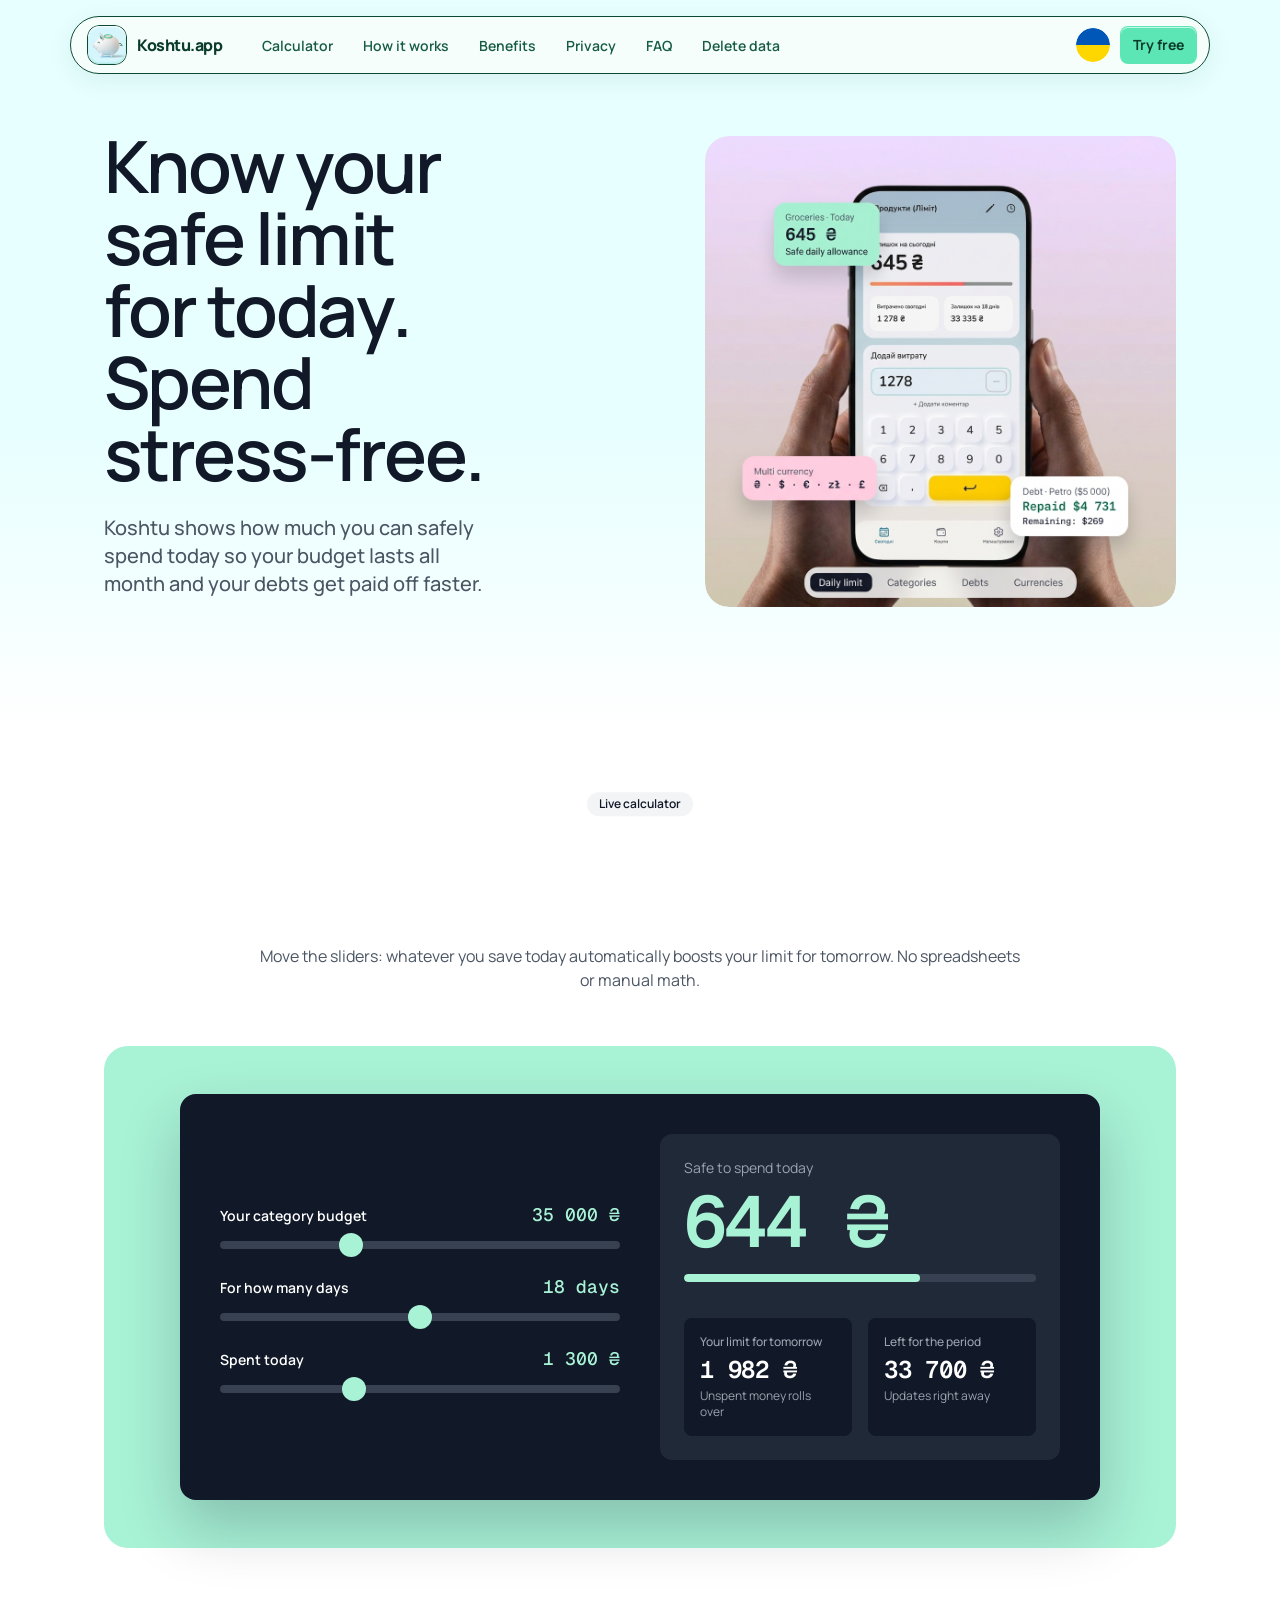
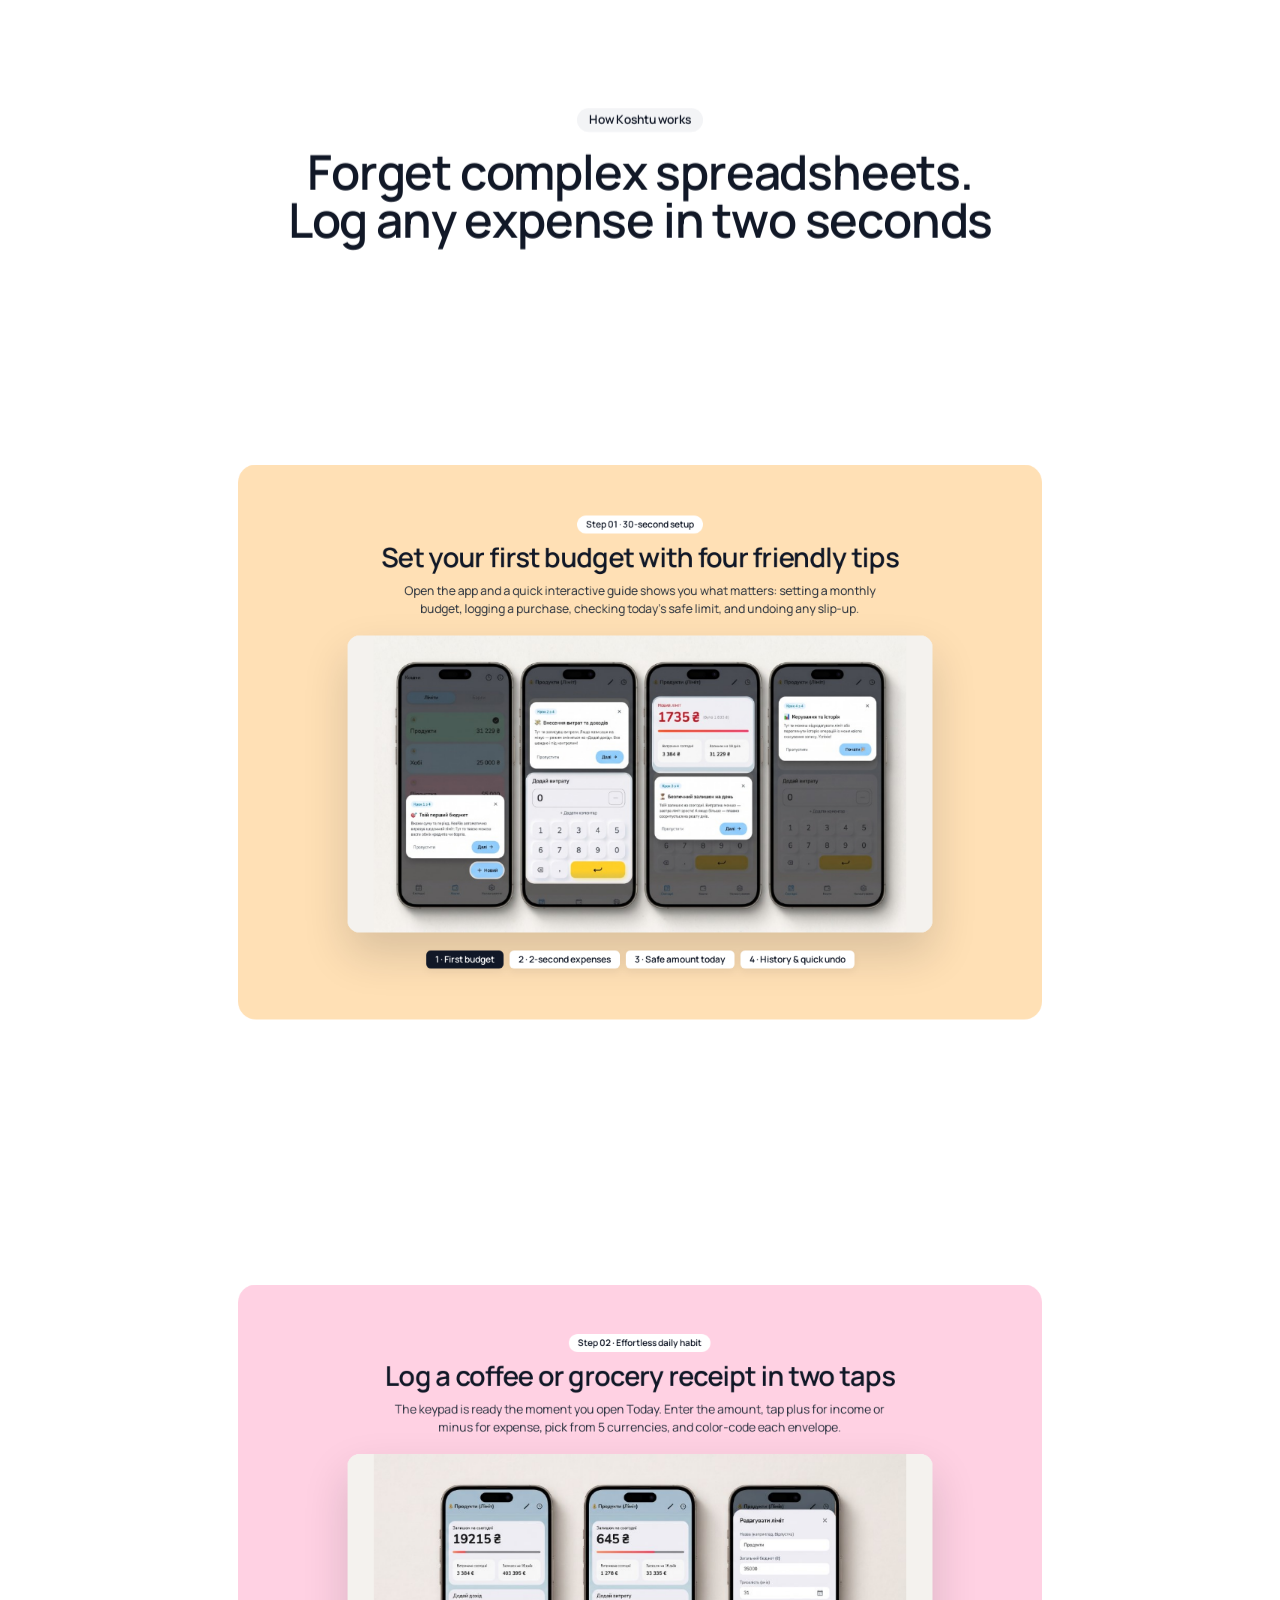
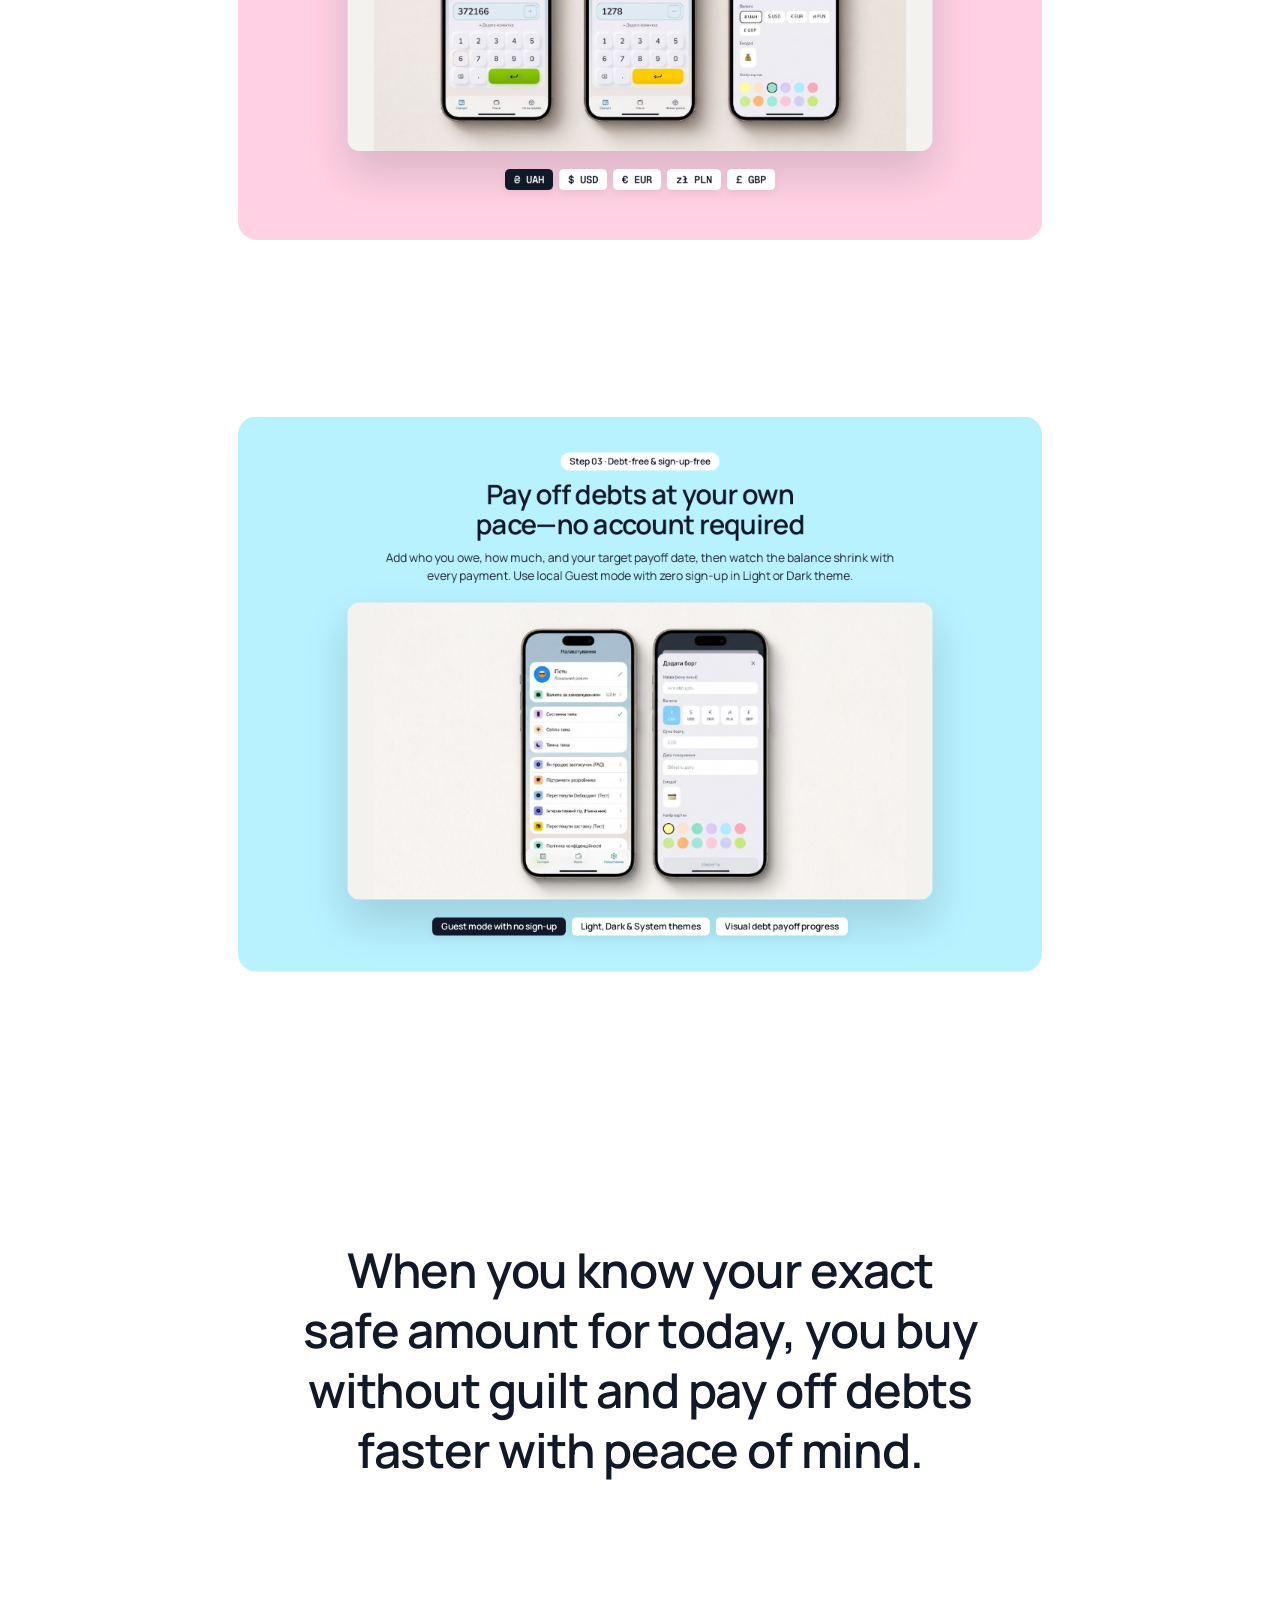
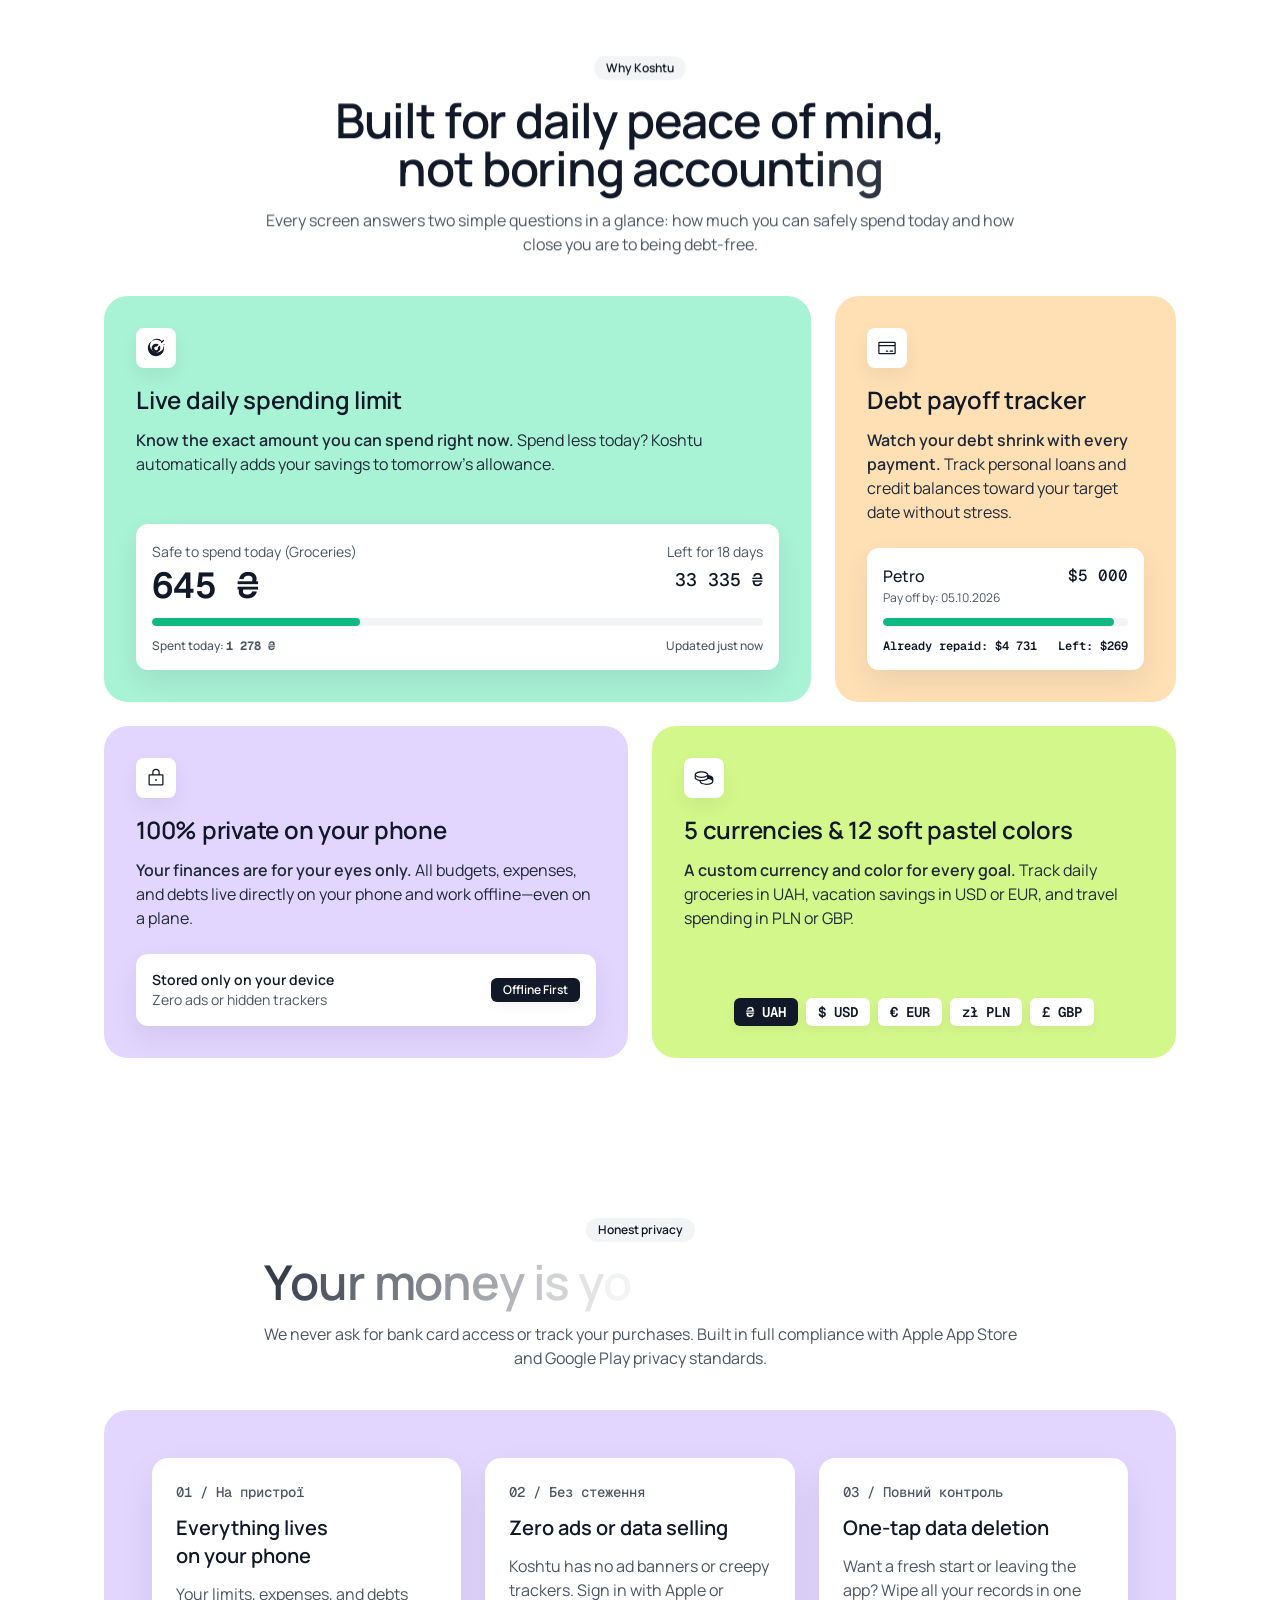
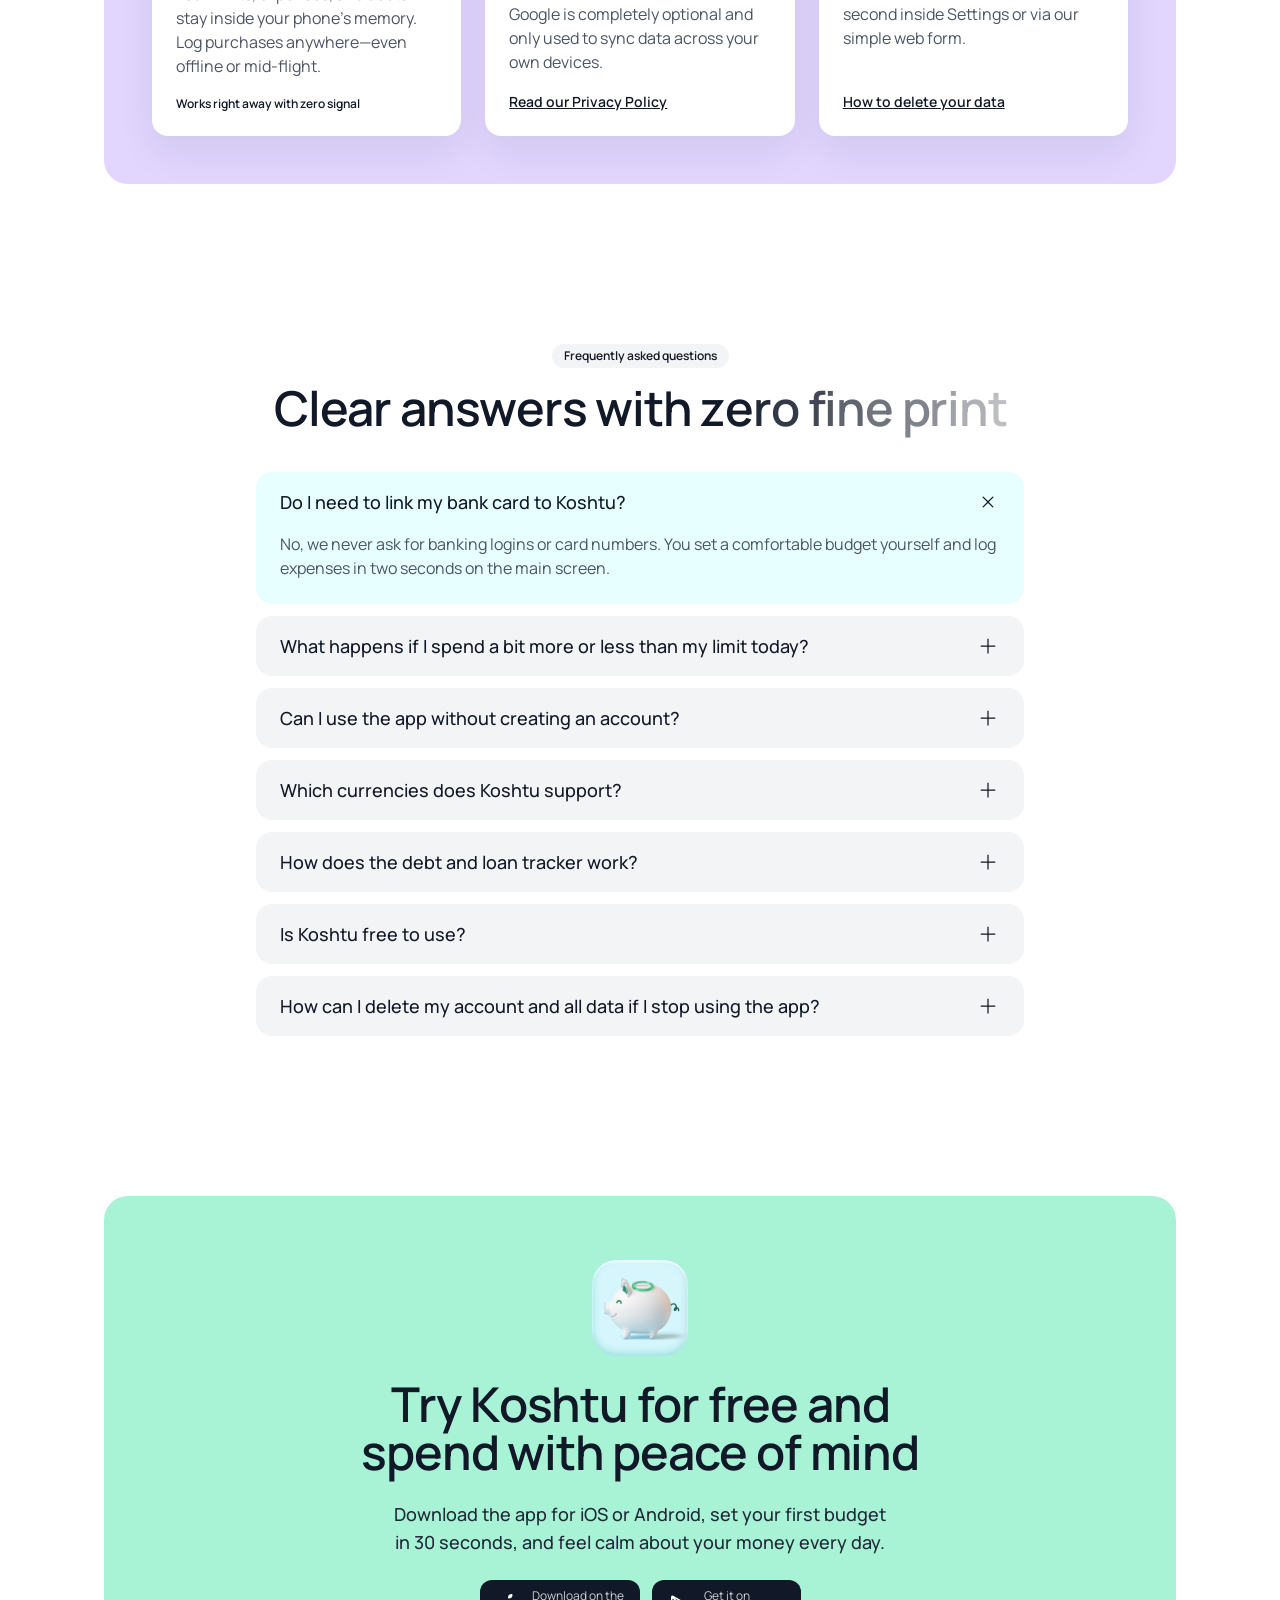
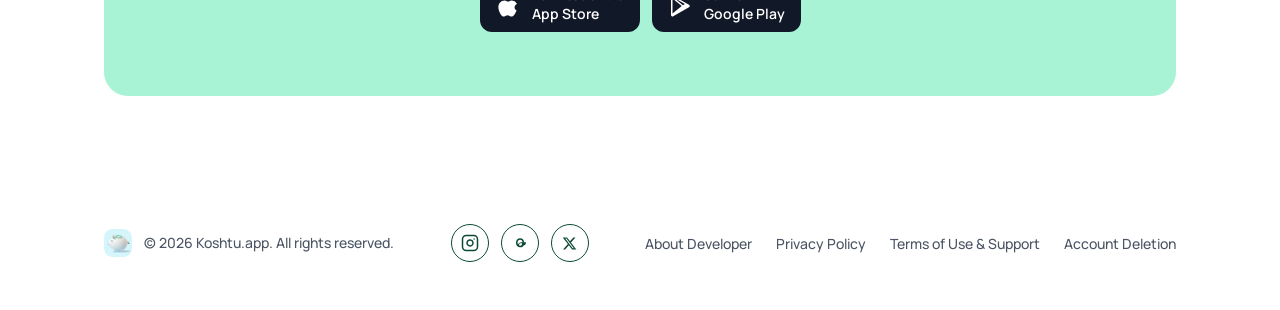
==== commit 48021312: "feat: add developer about page with photo, portfolio, linkedin, and update contact email" ====
--- a/index.html
+++ b/index.html
@@ -124,6 +124,7 @@
       <li class="mobile-menu-item"><a href="#benefits" class="heading-4" data-i18n="nav_benefits">Переваги</a></li>
       <li class="mobile-menu-item"><a href="#privacy-proof" class="heading-4" data-i18n="nav_privacy">Приватність</a></li>
       <li class="mobile-menu-item"><a href="#faq" class="heading-4" data-i18n="nav_faq">Питання</a></li>
+      <li class="mobile-menu-item"><a href="about.html" class="heading-4" data-i18n="footer_about">Про розробника</a></li>
     </ul>
     <div class="mobile-menu-cta">
       <a href="account-deletion.html" class="btn btn-ghost-danger button-md" style="width: 100%;" data-i18n="nav_delete">Видалити дані</a>
@@ -755,6 +756,7 @@
         </div>
 
         <ul class="footer-links">
+          <li><a href="about.html" class="footer-link caption-1" data-i18n="footer_about">Про розробника</a></li>
           <li><a href="privacy.html" class="footer-link caption-1" data-i18n="footer_privacy">Політика конфіденційності</a></li>
           <li><a href="terms.html" class="footer-link caption-1" data-i18n="footer_terms">Умови використання та підтримка</a></li>
           <li><a href="account-deletion.html" class="footer-link caption-1" data-i18n="footer_deletion">Видалення акаунту</a></li>
--- a/styles.css
+++ b/styles.css
@@ -1945,6 +1945,95 @@
 }
 
 /* ==========================================================================
+   Developer / About Page Styles
+   ========================================================================== */
+.author-stage {
+  background-color: var(--bg-surface);
+  border-radius: var(--radius-3xl);
+  padding: var(--sp-600);
+  display: grid;
+  grid-template-columns: 340px 1fr;
+  gap: var(--sp-600);
+  align-items: center;
+  margin-top: var(--sp-400);
+  margin-bottom: var(--sp-600);
+}
+
+.author-photo-wrap {
+  position: relative;
+  width: 100%;
+  aspect-ratio: 3 / 4;
+  border-radius: var(--radius-2xl);
+  overflow: hidden;
+  box-shadow: 0 20px 44px rgba(17, 24, 39, 0.12);
+  background-color: #E5E7EB;
+}
+
+.author-photo-img {
+  width: 100%;
+  height: 100%;
+  object-fit: cover;
+  object-position: center 20%;
+  display: block;
+}
+
+.author-info {
+  display: flex;
+  flex-direction: column;
+  gap: var(--sp-300);
+}
+
+.author-links-row {
+  display: flex;
+  flex-wrap: wrap;
+  gap: var(--sp-100);
+  margin-top: var(--sp-100);
+}
+
+.author-link-pill {
+  display: inline-flex;
+  align-items: center;
+  gap: 8px;
+  padding: 10px 18px;
+  border-radius: var(--radius-full);
+  border: 1.5px solid #0D4A35;
+  background-color: #FFFFFF;
+  color: #0B3B2A;
+  font-weight: 600;
+  transition: transform 250ms var(--ease-out-weighted), background-color 250ms var(--ease-out-weighted), box-shadow 250ms var(--ease-out-weighted);
+}
+
+.author-link-pill:hover {
+  transform: translateY(-2px);
+  background-color: var(--stage-mint);
+  box-shadow: 0 4px 0 #0D4A35;
+}
+
+.author-link-pill.is-primary {
+  background-color: #5CE6B5;
+  box-shadow: inset 0 1px 0 rgba(255, 255, 255, 0.7);
+}
+
+.author-link-pill.is-primary:hover {
+  background-color: #38D9A2;
+  box-shadow: 0 4px 0 #0D4A35;
+}
+
+@media (max-width: 900px) {
+  .author-stage {
+    grid-template-columns: 1fr;
+    padding: var(--sp-400);
+    gap: var(--sp-400);
+  }
+
+  .author-photo-wrap {
+    max-width: 320px;
+    margin-left: auto;
+    margin-right: auto;
+  }
+}
+
+/* ==========================================================================
    Typewave Scroll Reveal & Reduced Motion
    ========================================================================== */
 .reveal-on-scroll {
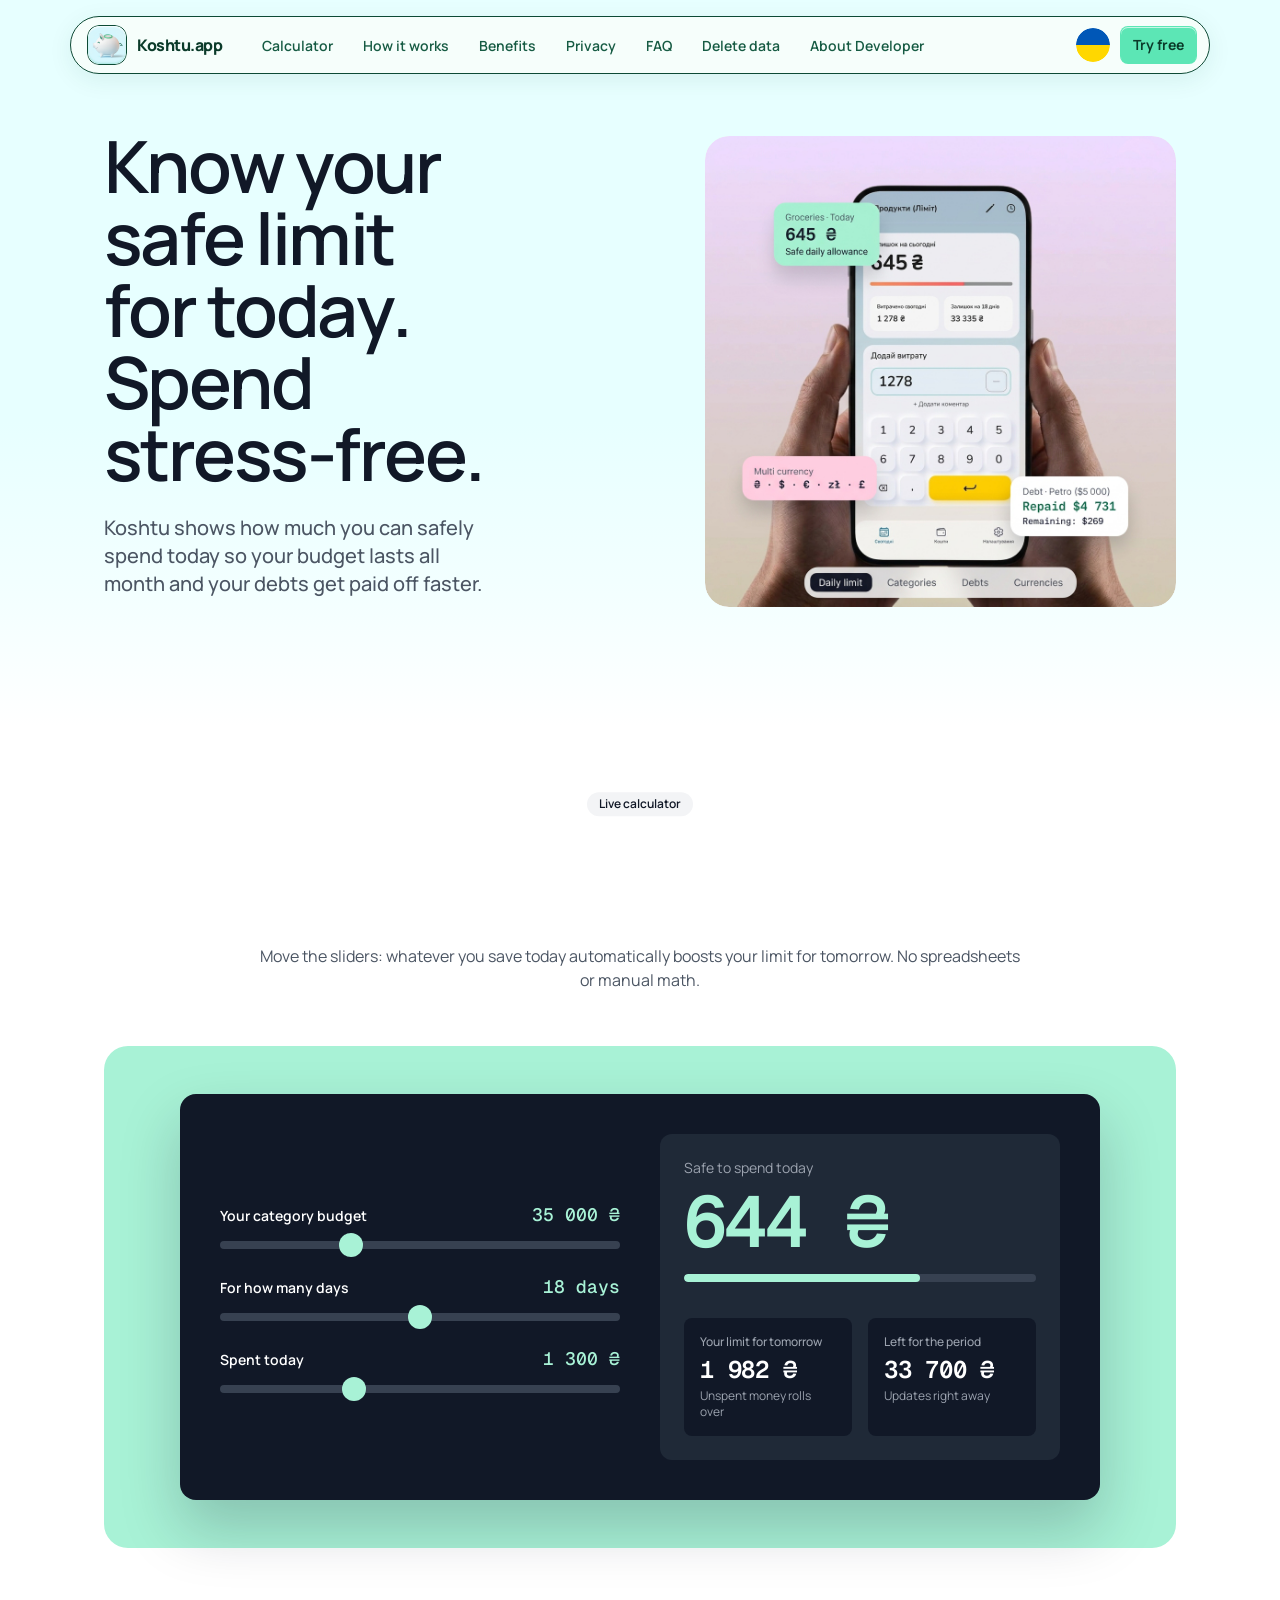
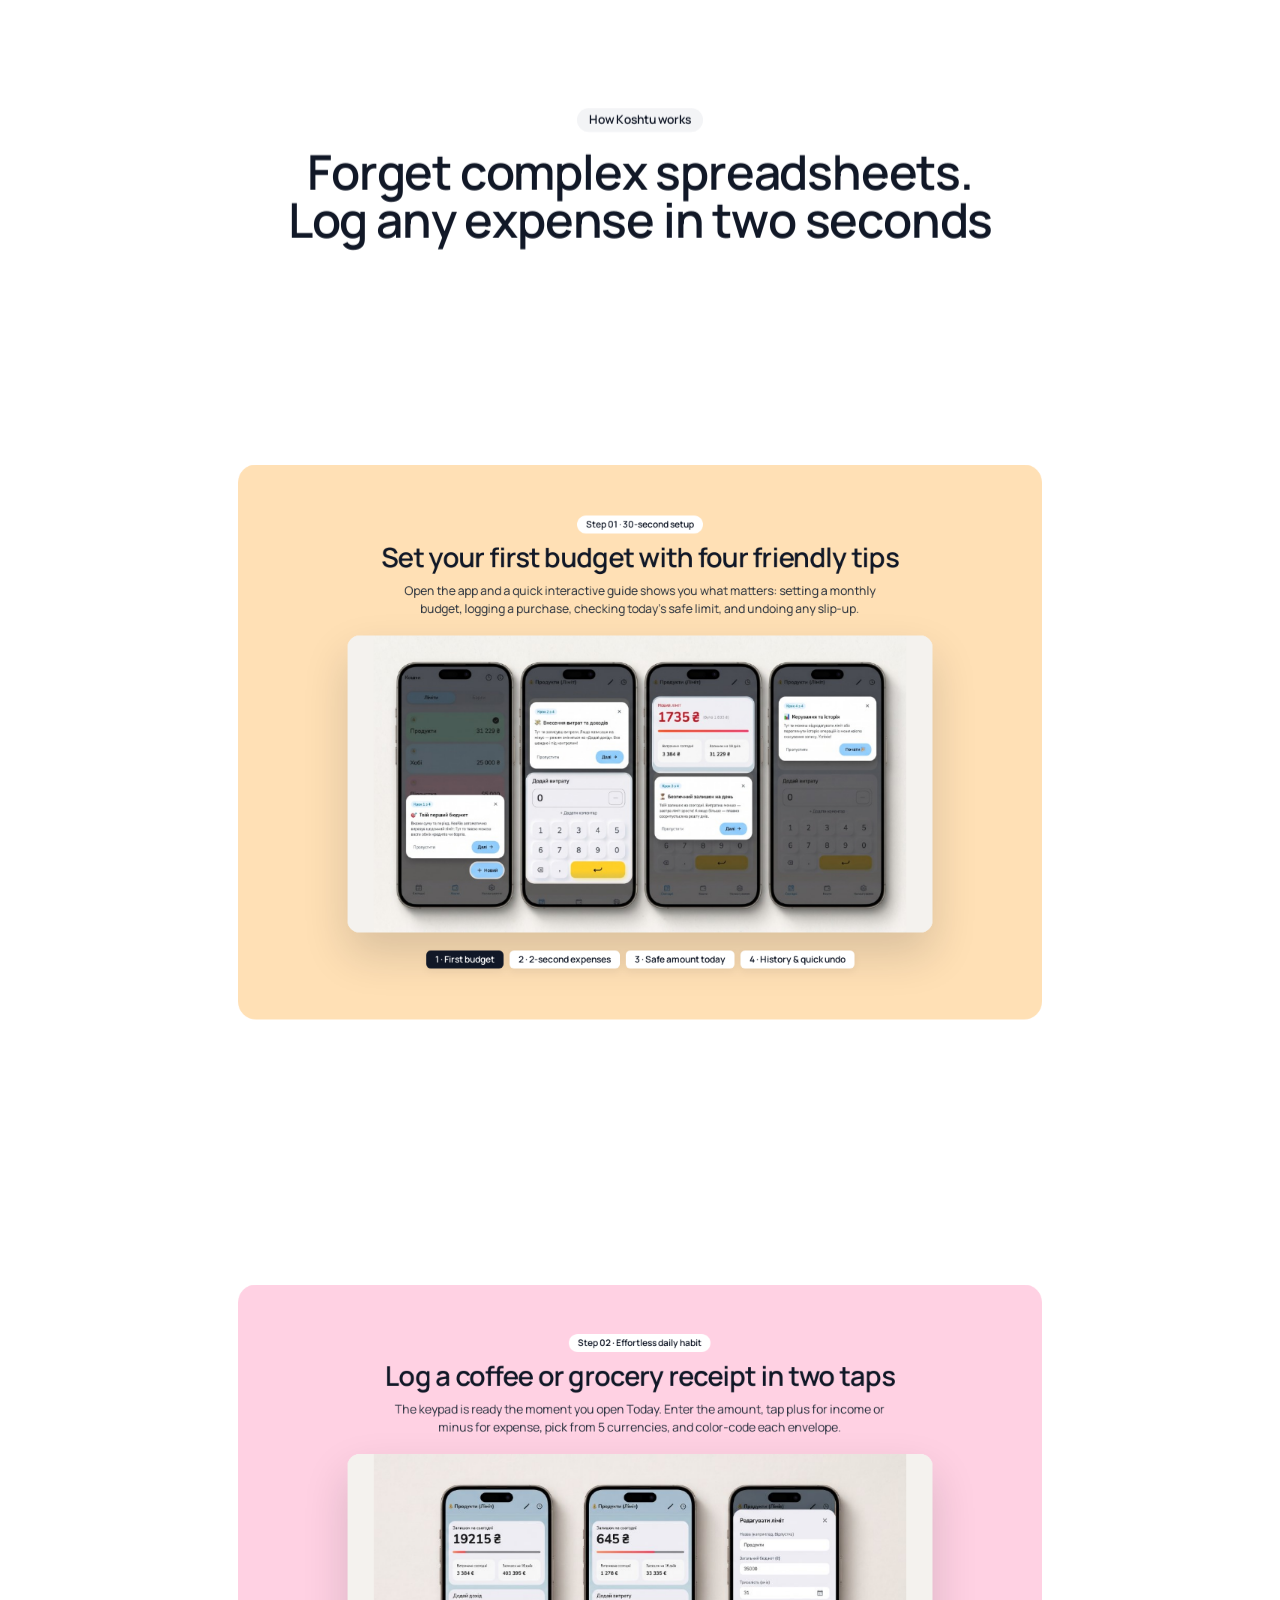
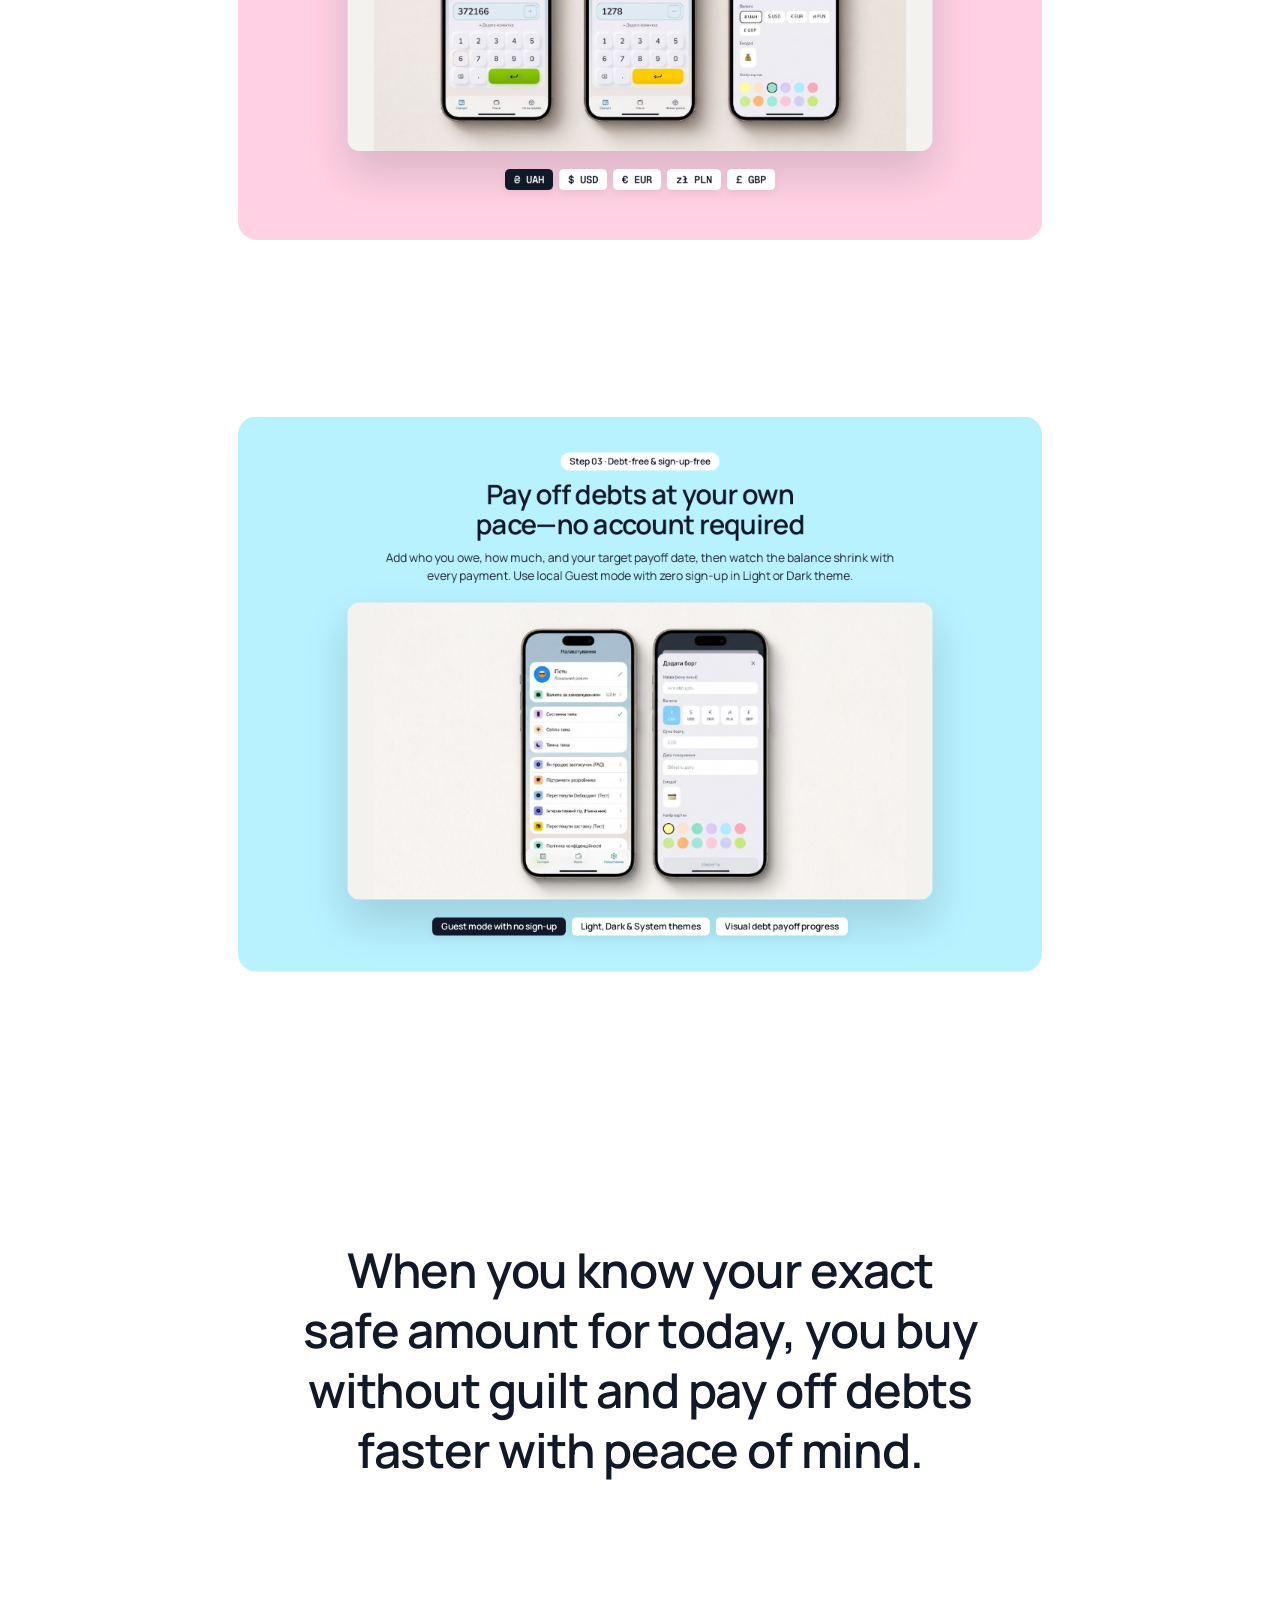
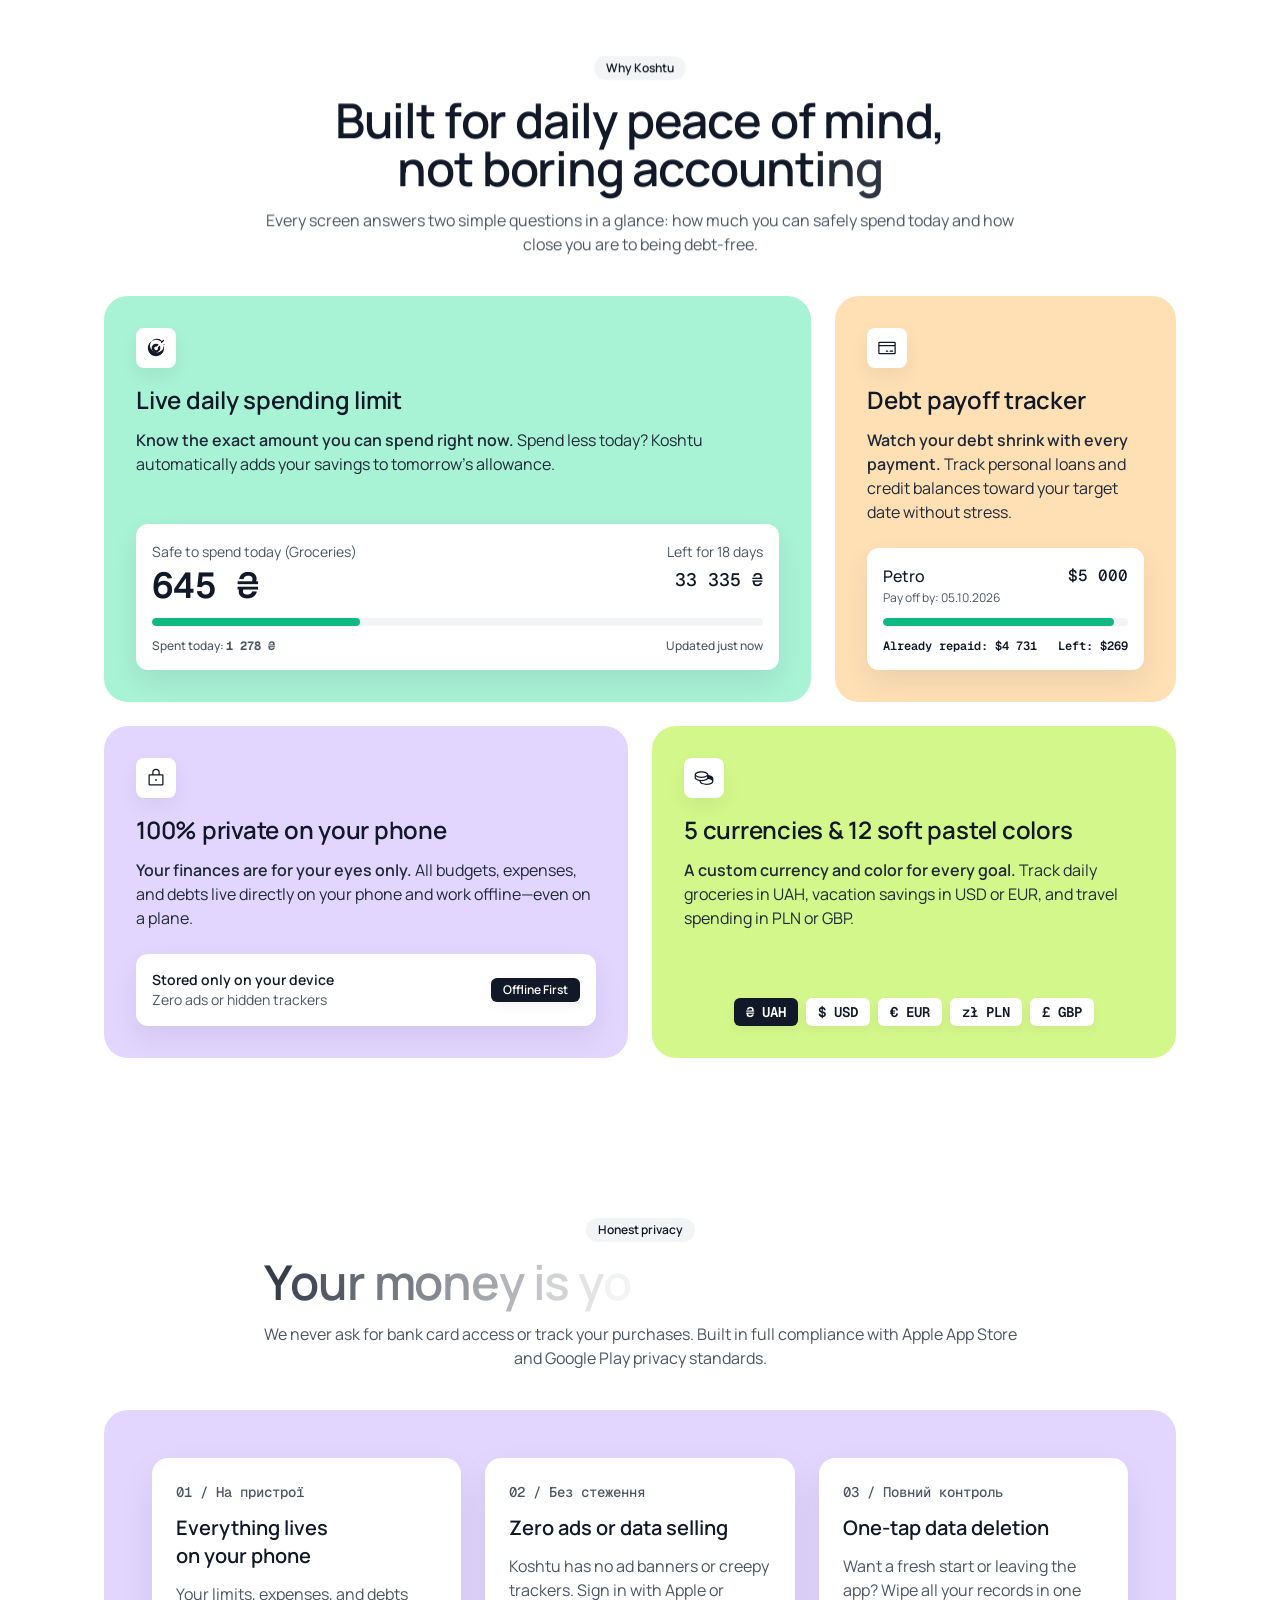
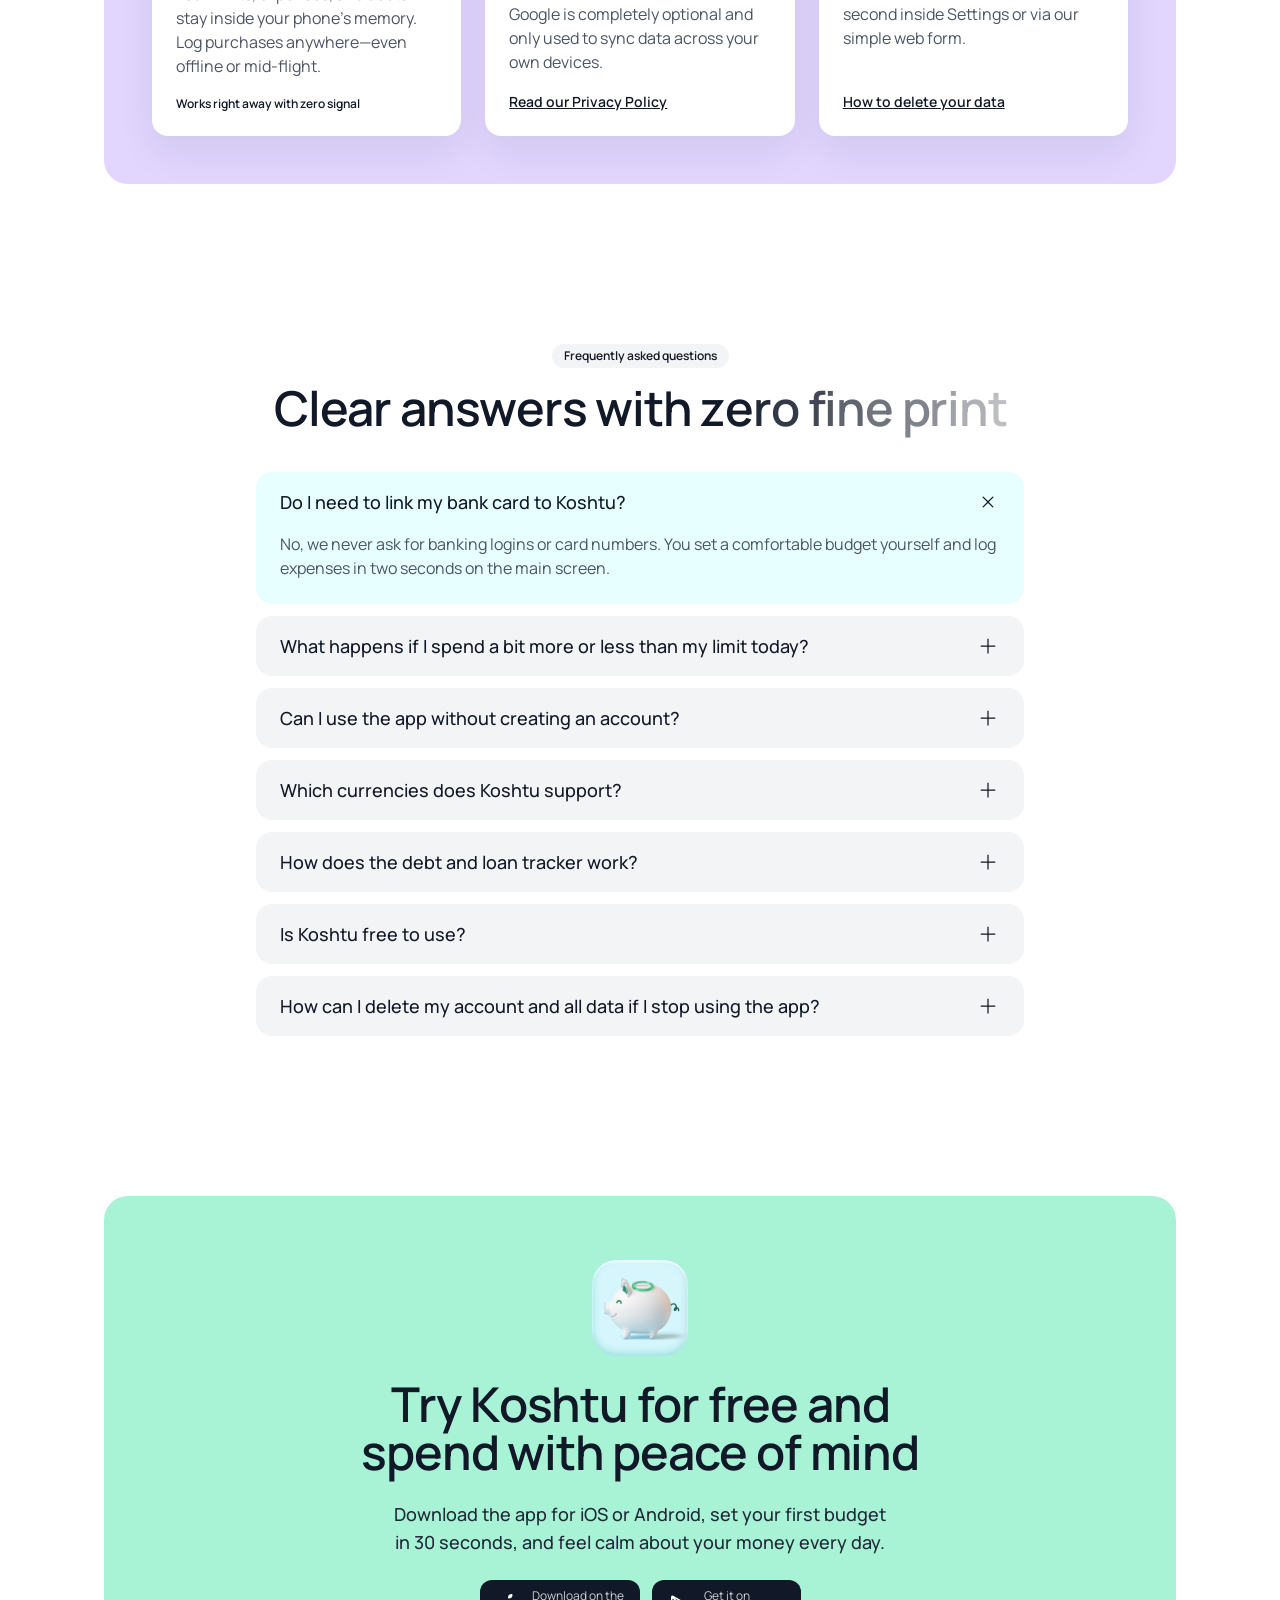
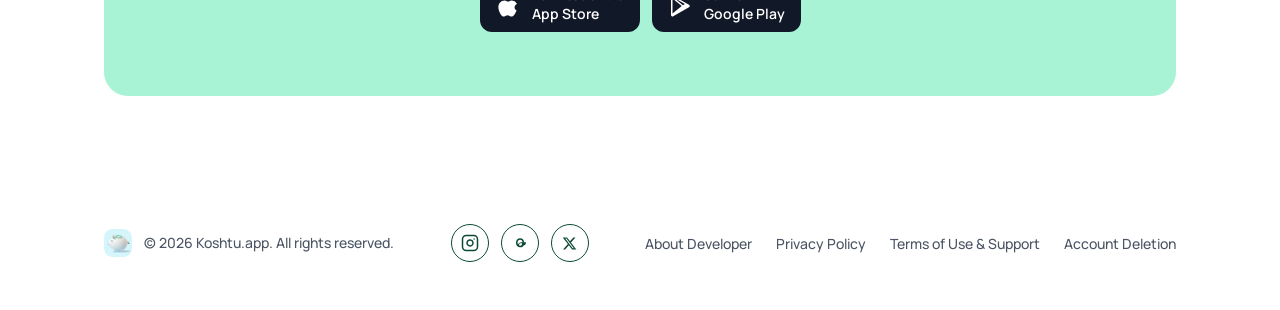
==== commit ed0e7bcb: "feat(nav): add about developer link to top floating navigation near the flag" ====
--- a/index.html
+++ b/index.html
@@ -75,6 +75,7 @@
         <li><a href="#privacy-proof" class="nav-link title-4" data-i18n="nav_privacy">Приватність</a></li>
         <li><a href="#faq" class="nav-link title-4" data-i18n="nav_faq">Питання</a></li>
         <li><a href="account-deletion.html" class="nav-link title-4" data-i18n="nav_delete">Видалити дані</a></li>
+        <li><a href="about.html" class="nav-link title-4" data-i18n="nav_about">Про розробника</a></li>
       </ul>
 
       <div class="nav-actions">
--- a/styles.css
+++ b/styles.css
@@ -703,7 +703,7 @@
   flex-shrink: 0;
 }
 
-@media (max-width: 1080px) {
+@media (max-width: 1120px) {
   .nav-links,
   .nav-cta-desktop {
     display: none;
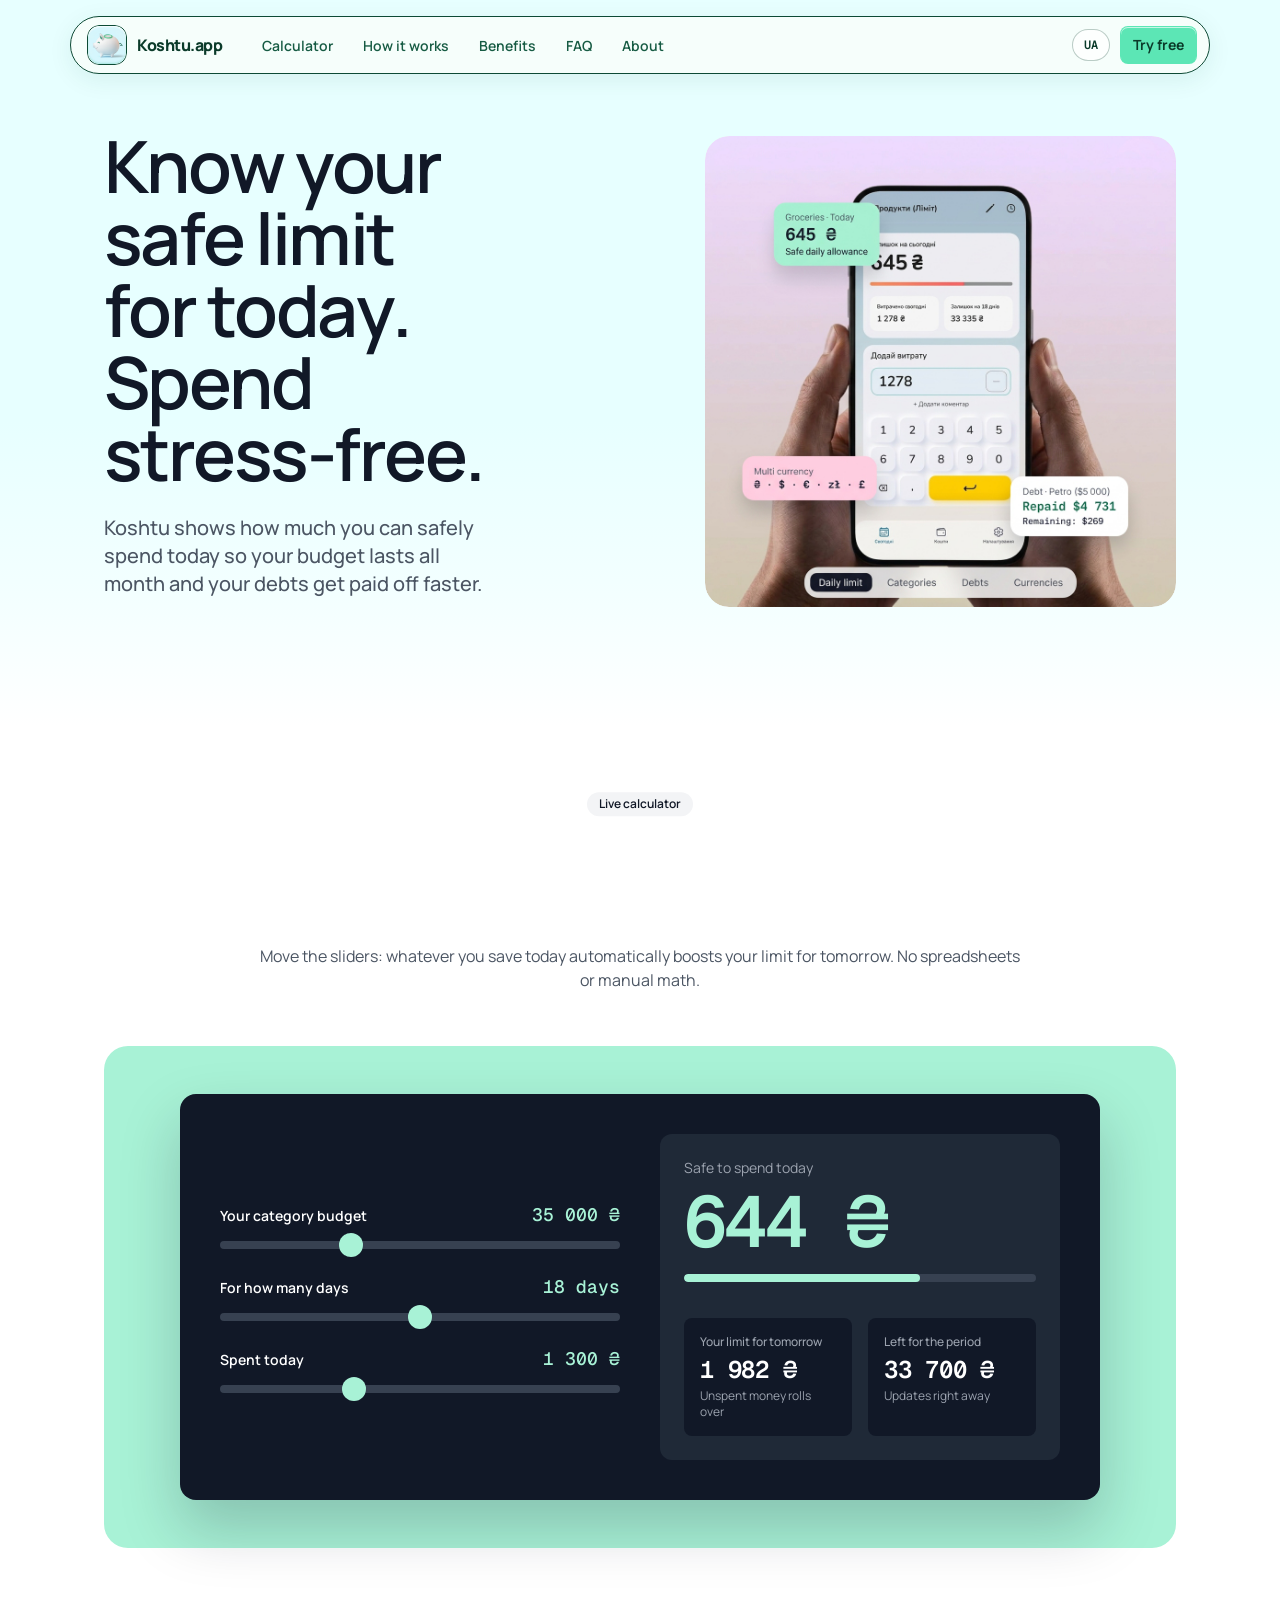
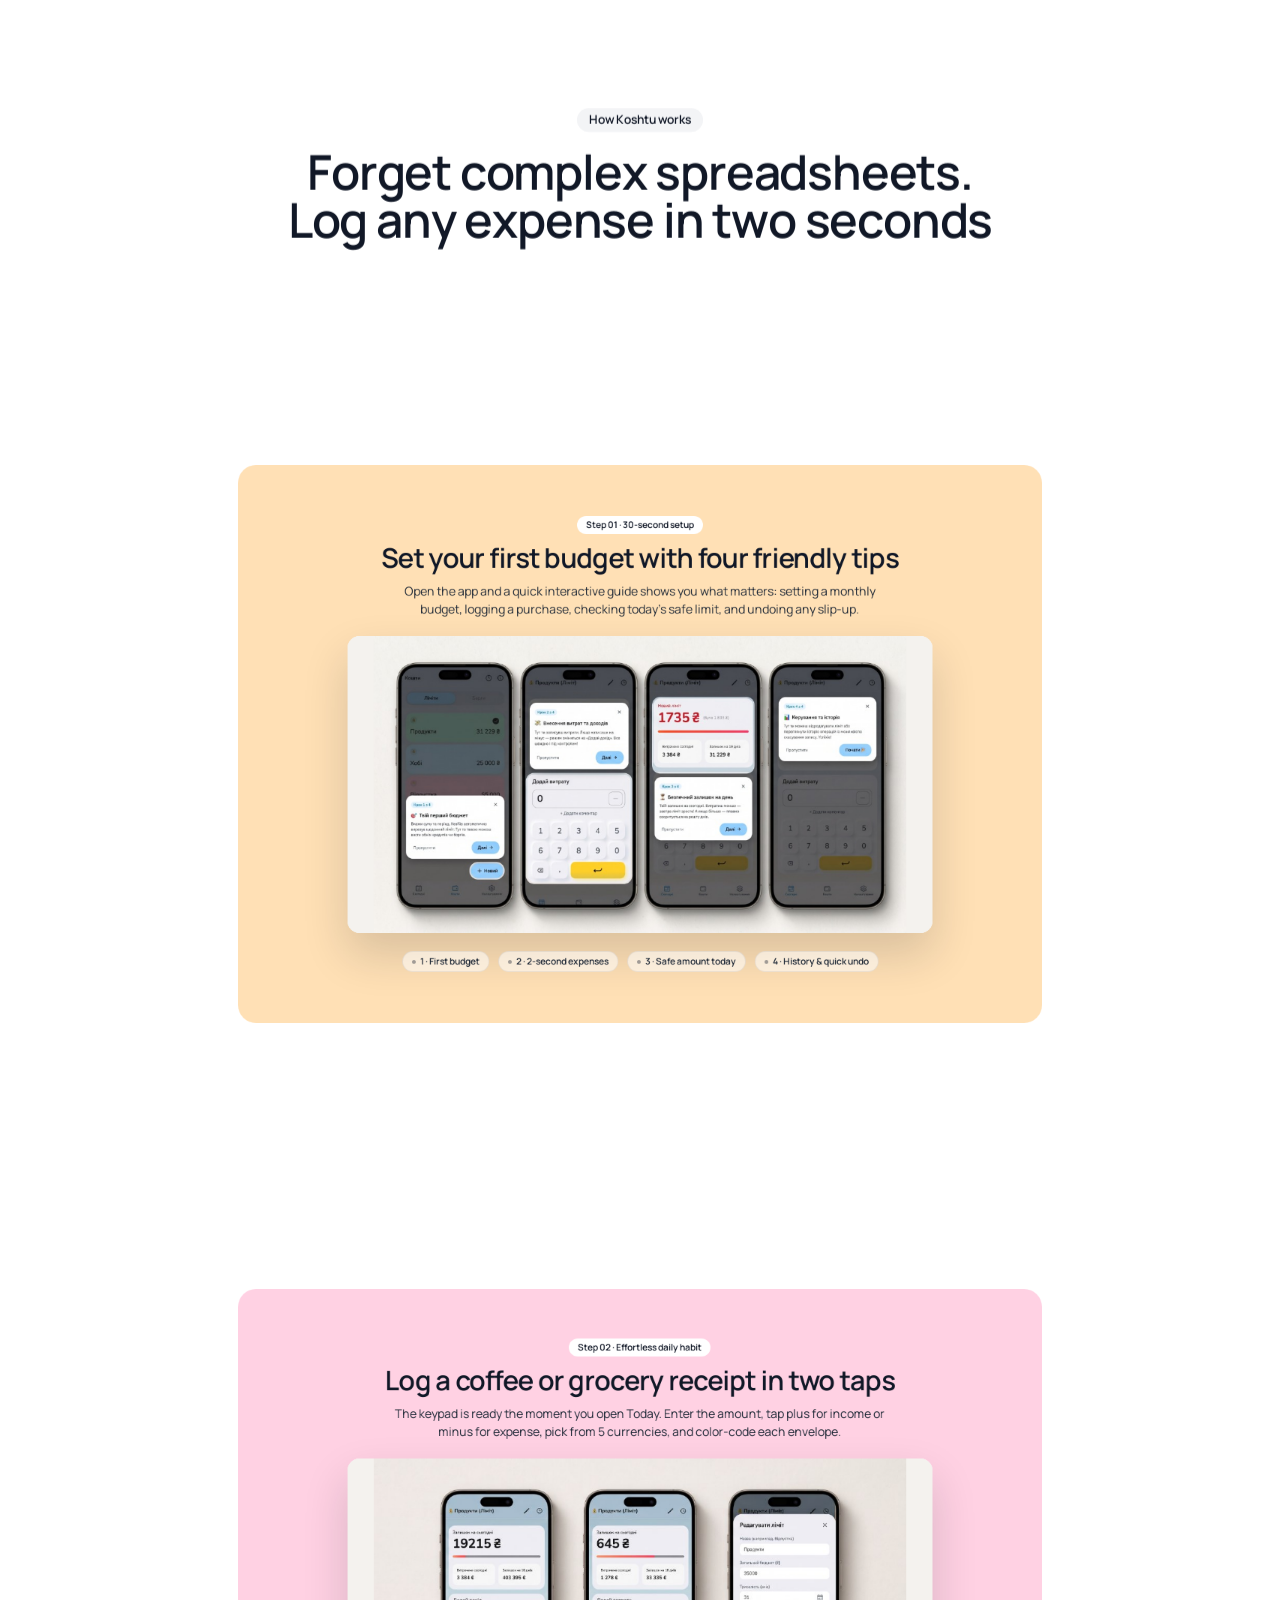
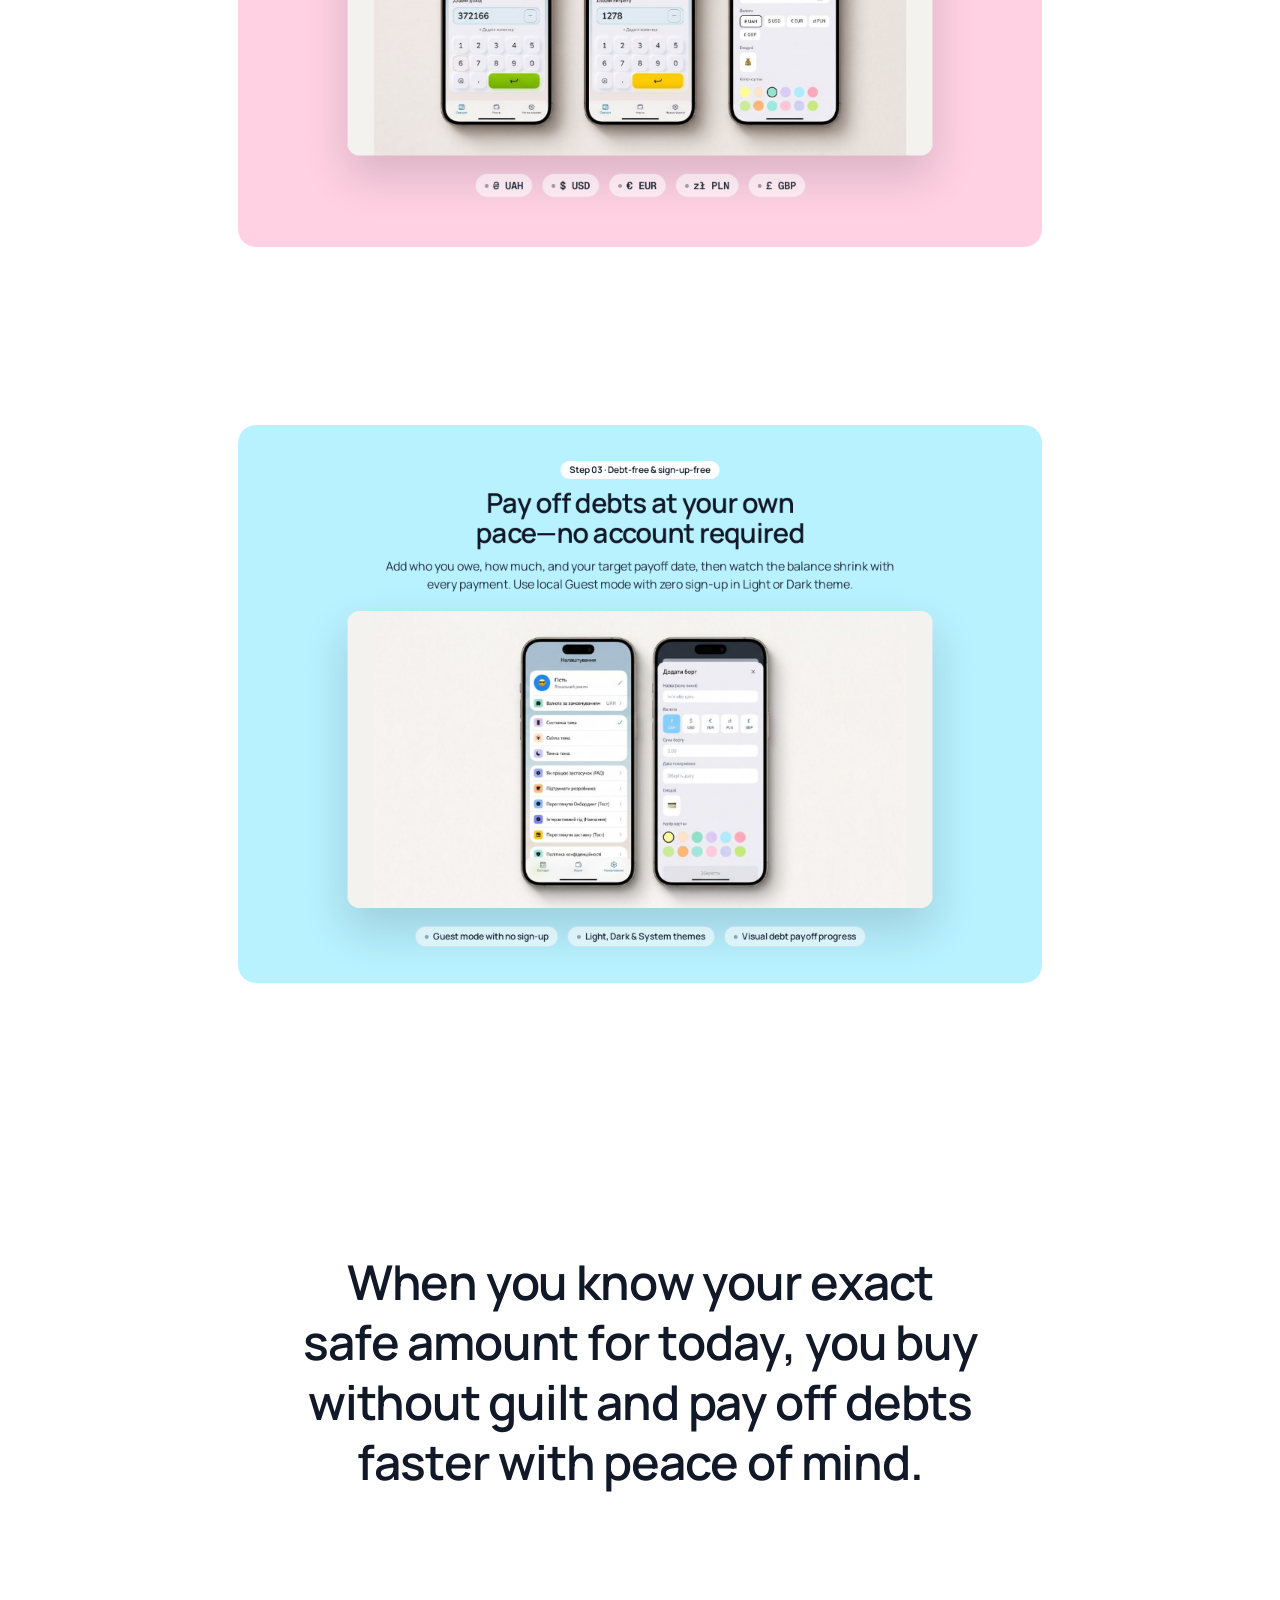
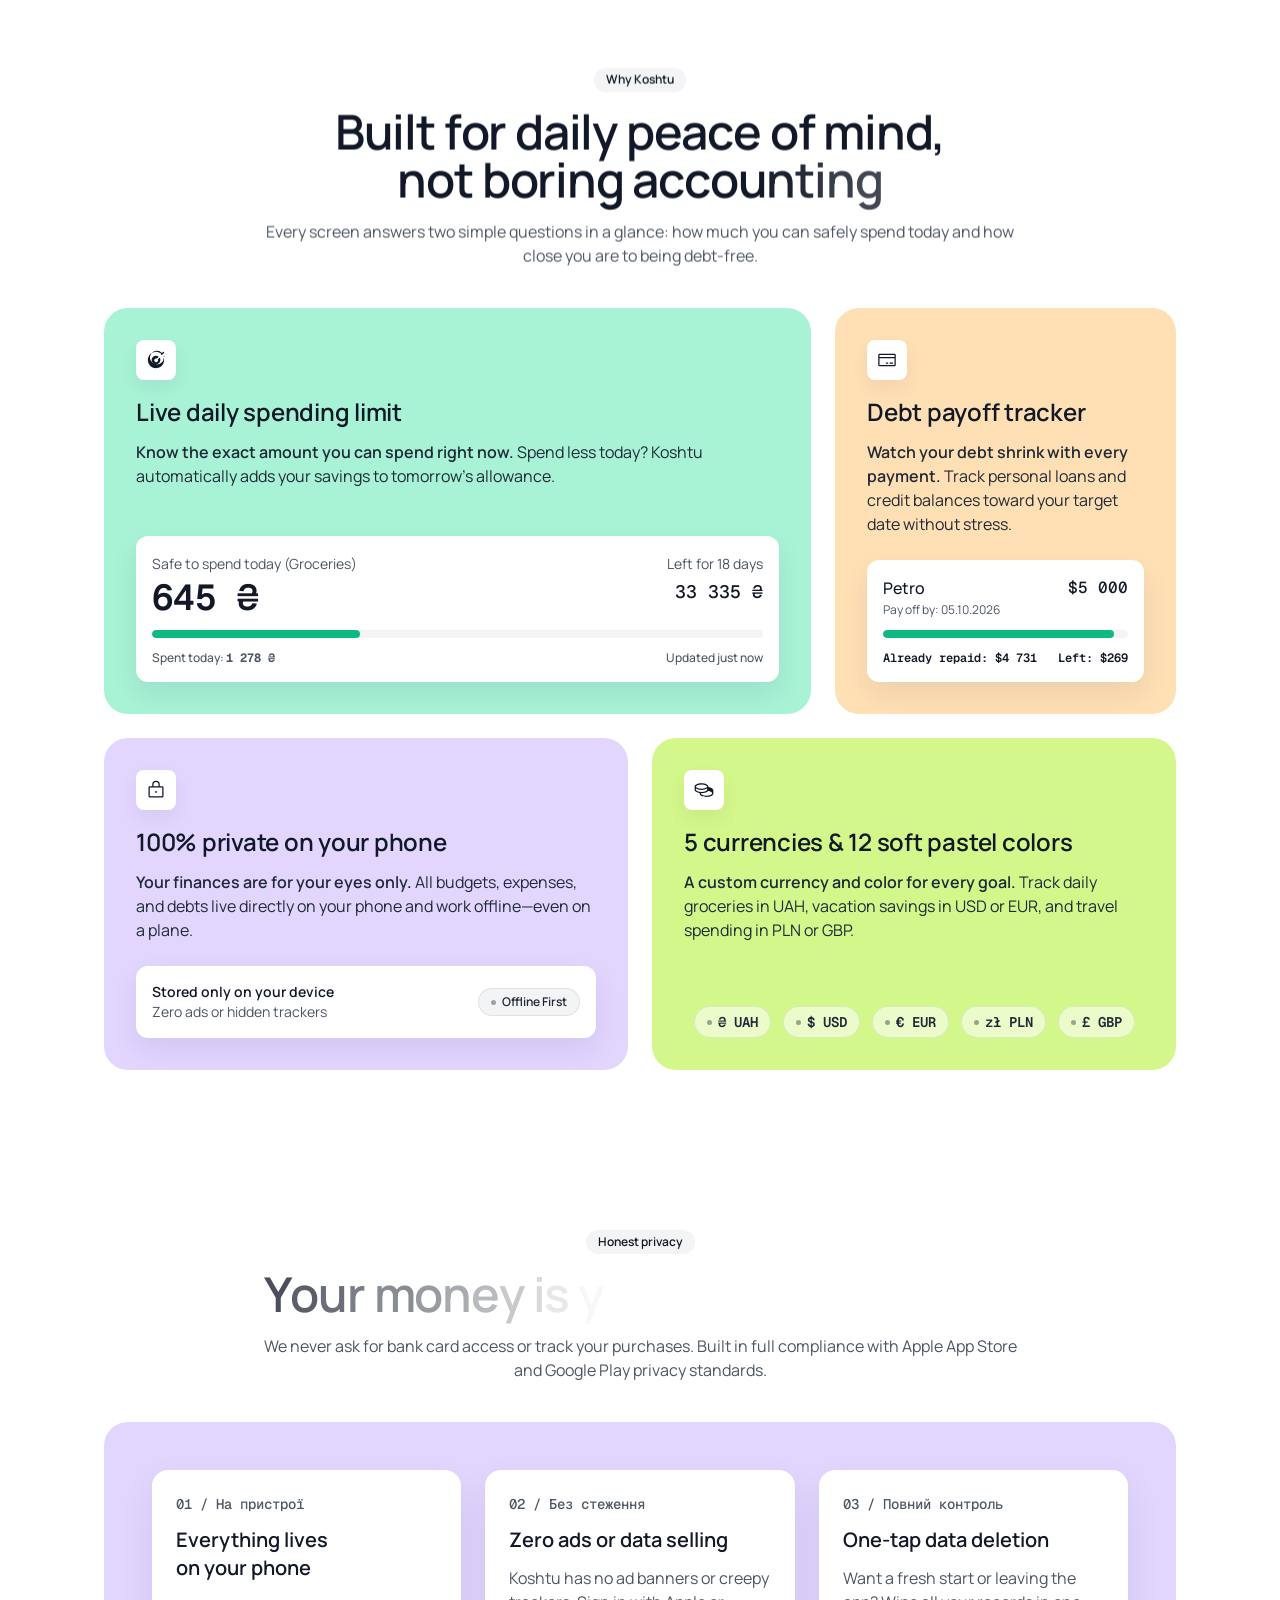
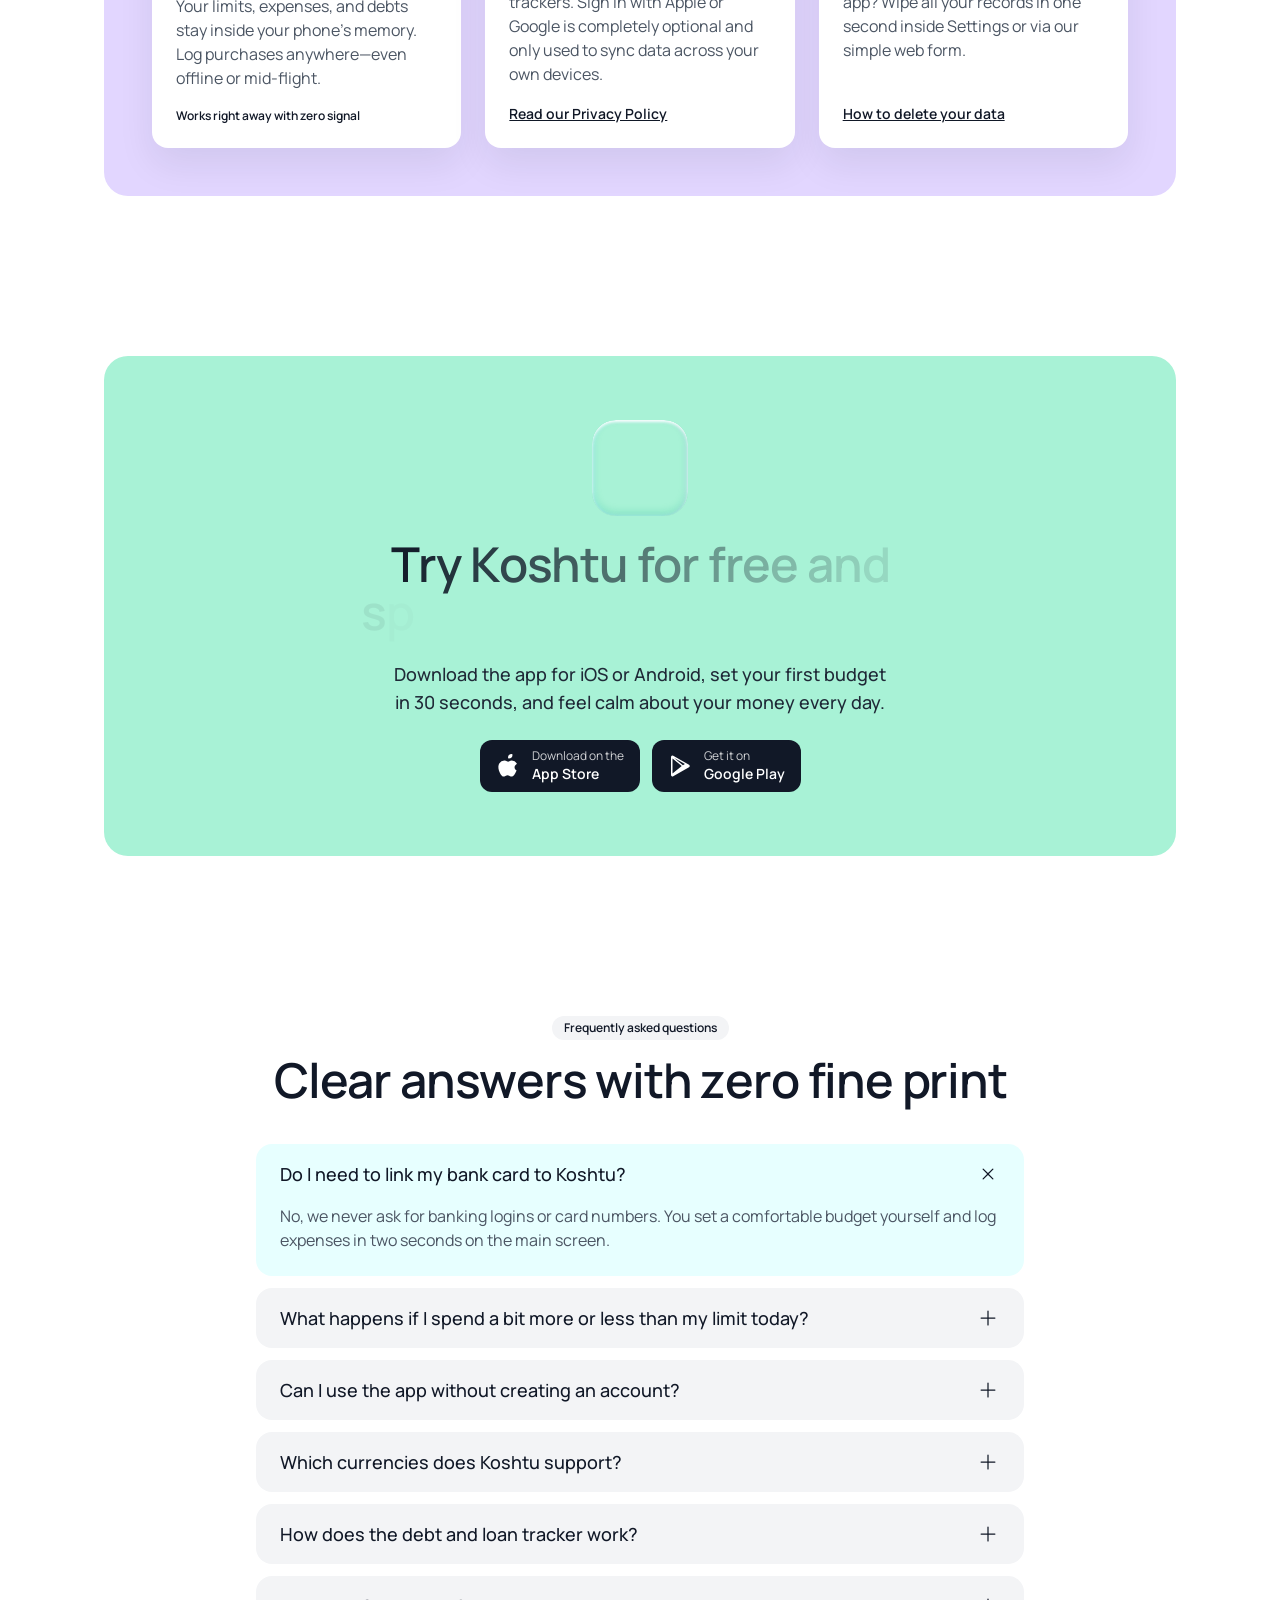
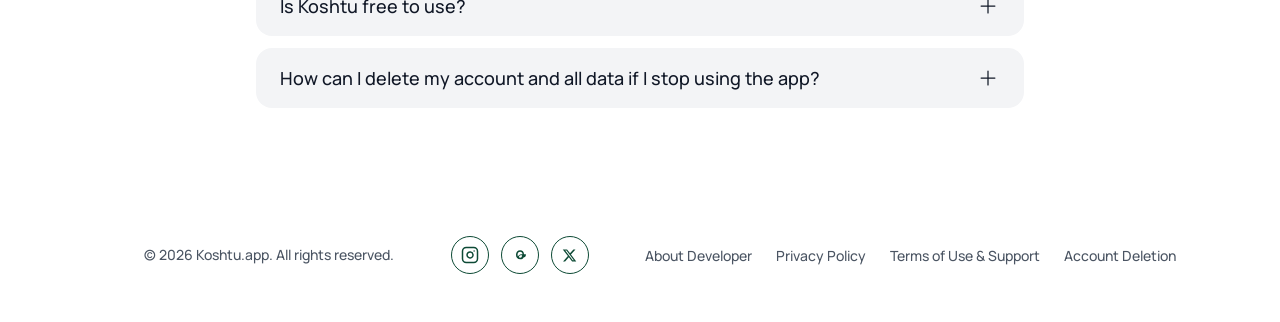
==== commit 84493e29: "feat(ui): unify info/legal nav tab, compact EN/UA toggle, static feature tags, and swap CTA/FAQ orde" ====
--- a/index.html
+++ b/index.html
@@ -4,49 +4,133 @@
   <meta charset="UTF-8" />
   <meta name="viewport" content="width=device-width, initial-scale=1.0" />
   <title>Koshtu — Твій щоденний ліміт та контроль боргів без стресу</title>
-  <meta name="description" content="Koshtu автоматично вираховує безпечну суму витрат на сьогодні та допомагає закривати борги швидше. Всі фінансові записи зберігаються локально на твоєму смартфоні." />
+  <meta name="description" content="Koshtu автоматично вираховує безпечну суму витрат на сьогодні та допомагає закривати борги швидше. 100% локальне збереження без передачі банківських даних." />
+  <meta name="keywords" content="трекер витрат, щоденний ліміт, повернення боргів, облік фінансів, контроль витрат, бюджет на сьогодні, приватний фінансовий трекер, expense tracker, daily allowance, debt payoff" />
+  <meta name="author" content="Eugen Kovalchuk" />
+  <meta name="robots" content="index, follow, max-image-preview:large, max-snippet:-1, max-video-preview:-1" />
+
+  <!-- Canonical & Alternate Multi-language Links -->
+  <link rel="canonical" href="https://www.koshtu.online/" />
+  <link rel="alternate" hreflang="uk" href="https://www.koshtu.online/?lang=uk" />
+  <link rel="alternate" hreflang="en" href="https://www.koshtu.online/?lang=en" />
+  <link rel="alternate" hreflang="x-default" href="https://www.koshtu.online/" />
+  <link rel="alternate" type="text/markdown" href="https://www.koshtu.online/llms.txt" title="LLM Context" />
+
+  <!-- Open Graph / Facebook -->
+  <meta property="og:type" content="website" />
+  <meta property="og:url" content="https://www.koshtu.online/" />
+  <meta property="og:site_name" content="Koshtu.app" />
+  <meta property="og:locale" content="uk_UA" />
+  <meta property="og:locale:alternate" content="en_US" />
   <meta property="og:title" content="Koshtu — Твій щоденний ліміт під контролем" />
   <meta property="og:description" content="Персональний трекер денних лімітів і калькулятор повернення боргів з повною приватністю на пристрої." />
-  <meta property="og:type" content="website" />
-  <meta property="og:image" content="assets/mockup-daily-trio.jpg" />
+  <meta property="og:image" content="https://www.koshtu.online/assets/hero-mockup.jpg" />
+  <meta property="og:image:width" content="1024" />
+  <meta property="og:image:height" content="1024" />
+  <meta property="og:image:alt" content="Інтерфейс застосунку Koshtu на екрані смартфона" />
+
+  <!-- Twitter Card -->
+  <meta name="twitter:card" content="summary_large_image" />
+  <meta name="twitter:url" content="https://www.koshtu.online/" />
+  <meta name="twitter:title" content="Koshtu — Твій щоденний ліміт під контролем" />
+  <meta name="twitter:description" content="Персональний трекер денних лімітів і калькулятор повернення боргів з повною приватністю на пристрої." />
+  <meta name="twitter:image" content="https://www.koshtu.online/assets/hero-mockup.jpg" />
+
   <link rel="icon" type="image/png" href="assets/app-icon.png" />
   <link rel="apple-touch-icon" href="assets/app-icon.png" />
   <link rel="preconnect" href="https://fonts.googleapis.com" />
   <link rel="preconnect" href="https://fonts.gstatic.com" crossorigin />
   <link href="https://fonts.googleapis.com/css2?family=Geist+Mono:wght@500;600&family=Manrope:wght@400;500;600;700&display=swap" rel="stylesheet" />
-  <link rel="stylesheet" href="styles.css?v=20261105e" />
+  <link rel="stylesheet" href="styles.css?v=20261114a" />
+
+  <!-- Structured Data: WebSite, SoftwareApplication, FAQPage -->
   <script type="application/ld+json">
   {
     "@context": "https://schema.org",
-    "@type": "FAQPage",
-    "mainEntity": [
+    "@graph": [
       {
-        "@type": "Question",
-        "name": "Чи потрібно прив'язувати банківську картку до Koshtu?",
-        "acceptedAnswer": {
-          "@type": "Answer",
-          "text": "Ні. Koshtu не запитує банківські реквізити чи доступ до рахунків. Ви вводите суму бюджету та витрати вручну за дві секунди через вбудовану клавіатуру."
+        "@type": "WebSite",
+        "@id": "https://www.koshtu.online/#website",
+        "url": "https://www.koshtu.online/",
+        "name": "Koshtu",
+        "description": "Персональний трекер денних лімітів і калькулятор повернення боргів з повною приватністю на пристрої.",
+        "inLanguage": ["uk", "en"],
+        "publisher": {
+          "@type": "Person",
+          "name": "Eugen Kovalchuk",
+          "url": "https://www.eugenkovalchuk.online"
         }
       },
       {
-        "@type": "Question",
-        "name": "Де зберігаються мої фінансові записи та суми боргів?",
-        "acceptedAnswer": {
-          "@type": "Answer",
-          "text": "Усі ліміти, витрати та записи про борги зберігаються локально у внутрішній пам'яті вашого смартфона (AsyncStorage) без передачі на сторонні аналітичні чи рекламні сервери."
+        "@type": "SoftwareApplication",
+        "@id": "https://www.koshtu.online/#app",
+        "name": "Koshtu",
+        "alternateName": "Кошту",
+        "applicationCategory": "FinanceApplication",
+        "operatingSystem": "iOS, Android",
+        "screenshot": "https://www.koshtu.online/assets/hero-mockup.jpg",
+        "featureList": [
+          "Розрахунок безпечного щоденного ліміту витрат (Daily Allowance)",
+          "Трекер контролю та повернення боргів (Debt Payoff Tracker)",
+          "100% приватність та локальне збереження без передачі банківських даних",
+          "Внесення витрати за 2 секунди через вбудований цифровий калькулятор",
+          "Підтримка валют: UAH (₴), USD ($), EUR (€), PLN (zł), GBP (£)"
+        ],
+        "offers": {
+          "@type": "Offer",
+          "price": "0",
+          "priceCurrency": "USD"
+        },
+        "description": "Персональний трекер денних лімітів і калькулятор повернення боргів з повною приватністю на пристрої.",
+        "author": {
+          "@type": "Person",
+          "name": "Eugen Kovalchuk",
+          "url": "https://www.eugenkovalchuk.online"
         }
       },
       {
-        "@type": "Question",
-        "name": "Як розраховується безпечний залишок на сьогодні?",
-        "acceptedAnswer": {
-          "@type": "Answer",
-          "text": "Ви задаєте загальний бюджет (наприклад, 35 000 ₴ на продукти) і тривалість у днях. Кожного дня Koshtu ділить доступний залишок на кількість днів, що залишилися, та миттєво оновлює денну норму після кожної витрати або доходу."
-        }
+        "@type": "FAQPage",
+        "@id": "https://www.koshtu.online/#faq",
+        "mainEntity": [
+          {
+            "@type": "Question",
+            "name": "Чи потрібно прив'язувати банківську картку до Koshtu?",
+            "acceptedAnswer": {
+              "@type": "Answer",
+              "text": "Ні. Koshtu не запитує банківські реквізити чи доступ до рахунків. Ви вводите суму бюджету та витрати вручну за дві секунди через вбудовану клавіатуру."
+            }
+          },
+          {
+            "@type": "Question",
+            "name": "Де зберігаються мої фінансові записи та суми боргів?",
+            "acceptedAnswer": {
+              "@type": "Answer",
+              "text": "Усі ліміти, витрати та записи про борги зберігаються локально у внутрішній пам'яті вашого смартфона (AsyncStorage) без передачі на сторонні аналітичні чи рекламні сервери."
+            }
+          },
+          {
+            "@type": "Question",
+            "name": "Як розраховується безпечний залишок на сьогодні?",
+            "acceptedAnswer": {
+              "@type": "Answer",
+              "text": "Ви задаєте загальний бюджет (наприклад, 35 000 ₴ на продукти) і тривалість у днях. Кожного дня Koshtu ділить доступний залишок на кількість днів, що залишилися, та миттєво оновлює денну норму після кожної витрати або доходу."
+            }
+          }
+        ]
       }
     ]
   }
   </script>
+
+  <!-- Google tag (gtag.js) - Google Analytics -->
+  <script async src="https://www.googletagmanager.com/gtag/js?id=G-6B2R3BJ0L1"></script>
+  <script>
+    window.dataLayer = window.dataLayer || [];
+    function gtag(){dataLayer.push(arguments);}
+    gtag('js', new Date());
+    gtag('config', 'G-6B2R3BJ0L1');
+  </script>
+
   <!-- Vercel Web Analytics & Speed Insights -->
   <script>
     window.va = window.va || function () { (window.vaq = window.vaq || []).push(arguments); };
@@ -72,10 +156,8 @@
         <li><a href="#live-sandbox" class="nav-link title-4" data-i18n="nav_calc">Калькулятор</a></li>
         <li><a href="#user-journey" class="nav-link title-4" data-i18n="nav_how">Як працює</a></li>
         <li><a href="#benefits" class="nav-link title-4" data-i18n="nav_benefits">Переваги</a></li>
-        <li><a href="#privacy-proof" class="nav-link title-4" data-i18n="nav_privacy">Приватність</a></li>
         <li><a href="#faq" class="nav-link title-4" data-i18n="nav_faq">Питання</a></li>
-        <li><a href="account-deletion.html" class="nav-link title-4" data-i18n="nav_delete">Видалити дані</a></li>
-        <li><a href="about.html" class="nav-link title-4" data-i18n="nav_about">Про розробника</a></li>
+        <li><a href="about.html" class="nav-link title-4" data-i18n="nav_info">Про проєкт</a></li>
       </ul>
 
       <div class="nav-actions">
@@ -88,17 +170,8 @@
           aria-label="Switch to English"
           title="Switch to English"
         >
-          <svg class="lang-circle-flag lang-circle-flag-uk" viewBox="0 0 32 32" aria-hidden="true">
-            <rect width="32" height="16" fill="#0057B7" />
-            <rect y="16" width="32" height="16" fill="#FFD700" />
-          </svg>
-          <svg class="lang-circle-flag lang-circle-flag-en" viewBox="0 0 32 32" aria-hidden="true">
-            <rect width="32" height="32" fill="#012169" />
-            <path d="M0,0 L32,32 M32,0 L0,32" stroke="#FFFFFF" stroke-width="5" />
-            <path d="M0,0 L32,32 M32,0 L0,32" stroke="#C8102E" stroke-width="2.8" />
-            <path d="M16,0 V32 M0,16 H32" stroke="#FFFFFF" stroke-width="8" />
-            <path d="M16,0 V32 M0,16 H32" stroke="#C8102E" stroke-width="4.8" />
-          </svg>
+          <span class="lang-label lang-label-en">EN</span>
+          <span class="lang-label lang-label-ua">UA</span>
         </button>
 
         <a href="#download-cta" class="btn btn-nav-illustrative button-sm nav-cta-desktop" data-i18n="nav_cta">Спробувати</a>
@@ -123,12 +196,10 @@
       <li class="mobile-menu-item"><a href="#live-sandbox" class="heading-4" data-i18n="nav_calc">Калькулятор</a></li>
       <li class="mobile-menu-item"><a href="#user-journey" class="heading-4" data-i18n="nav_how">Як працює</a></li>
       <li class="mobile-menu-item"><a href="#benefits" class="heading-4" data-i18n="nav_benefits">Переваги</a></li>
-      <li class="mobile-menu-item"><a href="#privacy-proof" class="heading-4" data-i18n="nav_privacy">Приватність</a></li>
       <li class="mobile-menu-item"><a href="#faq" class="heading-4" data-i18n="nav_faq">Питання</a></li>
-      <li class="mobile-menu-item"><a href="about.html" class="heading-4" data-i18n="footer_about">Про розробника</a></li>
+      <li class="mobile-menu-item"><a href="about.html" class="heading-4" data-i18n="nav_info">Про проєкт</a></li>
     </ul>
     <div class="mobile-menu-cta">
-      <a href="account-deletion.html" class="btn btn-ghost-danger button-md" style="width: 100%;" data-i18n="nav_delete">Видалити дані</a>
       <a href="#download-cta" class="btn btn-primary button-md" style="width: 100%;" data-i18n="nav_cta">Спробувати</a>
     </div>
   </div>
@@ -283,7 +354,7 @@
               />
             </div>
             <div class="currency-badges">
-              <span class="currency-tag is-active caption-3" data-i18n="step1_tag1">1 · Перший бюджет</span>
+              <span class="currency-tag caption-3" data-i18n="step1_tag1">1 · Перший бюджет</span>
               <span class="currency-tag caption-3" data-i18n="step1_tag2">2 · Витрати за 2 секунди</span>
               <span class="currency-tag caption-3" data-i18n="step1_tag3">3 · Сума на сьогодні</span>
               <span class="currency-tag caption-3" data-i18n="step1_tag4">4 · Історія та скасування</span>
@@ -313,7 +384,7 @@
               />
             </div>
             <div class="currency-badges" aria-label="Підтримувані валюти у застосунку">
-              <span class="currency-tag is-active body-4 mono-num">₴ UAH</span>
+              <span class="currency-tag body-4 mono-num">₴ UAH</span>
               <span class="currency-tag body-4 mono-num">$ USD</span>
               <span class="currency-tag body-4 mono-num">€ EUR</span>
               <span class="currency-tag body-4 mono-num">zł PLN</span>
@@ -344,7 +415,7 @@
               />
             </div>
             <div class="currency-badges">
-              <span class="currency-tag is-active caption-3" data-i18n="step3_tag1">Режим «Гість» без реєстрації</span>
+              <span class="currency-tag caption-3" data-i18n="step3_tag1">Режим «Гість» без реєстрації</span>
               <span class="currency-tag caption-3" data-i18n="step3_tag2">Світла, темна й системна теми</span>
               <span class="currency-tag caption-3" data-i18n="step3_tag3">Наочний прогрес закриття боргу</span>
             </div>
@@ -470,7 +541,7 @@
                 <div class="body-4" data-i18n="bento3_sub1">Зберігається лише на телефоні</div>
                 <div class="caption-2 text-secondary" data-i18n="bento3_sub2">Без реклами та прихованих трекерів</div>
               </div>
-              <span class="currency-tag is-active caption-3">Offline First</span>
+              <span class="currency-tag caption-3">Offline First</span>
             </div>
           </article>
 
@@ -490,7 +561,7 @@
             </div>
 
             <div class="currency-badges" aria-label="Підтримувані валюти у застосунку">
-              <span class="currency-tag is-active body-4 mono-num">₴ UAH</span>
+              <span class="currency-tag body-4 mono-num">₴ UAH</span>
               <span class="currency-tag body-4 mono-num">$ USD</span>
               <span class="currency-tag body-4 mono-num">€ EUR</span>
               <span class="currency-tag body-4 mono-num">zł PLN</span>
@@ -572,119 +643,7 @@
         </div>
       </section>
 
-      <!-- SECTION 7: Centered FAQ -->
-      <section class="story-block faq-section-centered" id="faq">
-        <div class="story-intro reveal-on-scroll" data-parallax="-0.03">
-          <div class="section-eyebrow">
-            <span class="caption-3" data-i18n="faq_eyebrow">Часті питання</span>
-          </div>
-          <h2 class="heading-2" data-scroll-compose data-i18n="faq_heading">
-            Відповідаємо просто і без дрібного шрифту
-          </h2>
-        </div>
-
-        <div class="faq-list reveal-on-scroll" style="--reveal-delay: 150ms">
-          <details class="faq-item" open>
-            <summary class="faq-summary title-2">
-              <span data-i18n="faq1_q">Чи потрібно прив'язувати банківську картку до Koshtu?</span>
-              <span class="faq-icon" aria-hidden="true">
-                <svg width="20" height="20" viewBox="0 0 256 256" fill="currentColor">
-                  <path d="M224,128a8,8,0,0,1-8,8H136v80a8,8,0,0,1-16,0V136H40a8,8,0,0,1,0-16h80V40a8,8,0,0,1,16,0v80h80A8,8,0,0,1,224,128Z"/>
-                </svg>
-              </span>
-            </summary>
-            <div class="faq-answer body-3" data-i18n="faq1_a">
-              Ні, ми ніколи не просимо доступ до вашого банку чи номерів карток. Ви самі задаєте комфортний бюджет і вносите витрати за дві секунди на головному екрані.
-            </div>
-          </details>
-
-          <details class="faq-item">
-            <summary class="faq-summary title-2">
-              <span data-i18n="faq2_q">Що буде, якщо сьогодні я витрачу трохи більше або менше ліміту?</span>
-              <span class="faq-icon" aria-hidden="true">
-                <svg width="20" height="20" viewBox="0 0 256 256" fill="currentColor">
-                  <path d="M224,128a8,8,0,0,1-8,8H136v80a8,8,0,0,1-16,0V136H40a8,8,0,0,1,0-16h80V40a8,8,0,0,1,16,0v80h80A8,8,0,0,1,224,128Z"/>
-                </svg>
-              </span>
-            </summary>
-            <div class="faq-answer body-3" data-i18n="faq2_a">
-              Жодного стресу: Koshtu миттєво перерахує суму на решту днів. Якщо сьогодні вдалося заощадити — завтра ваш денний ліміт приємно зросте. Якщо витратили більше — застосунок м'яко розподілить різницю на наступні дні, щоб ви спокійно вклалися в місячний план.
-            </div>
-          </details>
-
-          <details class="faq-item">
-            <summary class="faq-summary title-2">
-              <span data-i18n="faq3_q">Чи можна користуватися застосунком без реєстрації?</span>
-              <span class="faq-icon" aria-hidden="true">
-                <svg width="20" height="20" viewBox="0 0 256 256" fill="currentColor">
-                  <path d="M224,128a8,8,0,0,1-8,8H136v80a8,8,0,0,1-16,0V136H40a8,8,0,0,1,0-16h80V40a8,8,0,0,1,16,0v80h80A8,8,0,0,1,224,128Z"/>
-                </svg>
-              </span>
-            </summary>
-            <div class="faq-answer body-3" data-i18n="faq3_a">
-              Так! Одразу після завантаження ви можете працювати в локальному режимі «Гість». Усі ваші бюджети, витрати й борги надійно зберігатимуться прямо у пам'яті смартфона.
-            </div>
-          </details>
-
-          <details class="faq-item">
-            <summary class="faq-summary title-2">
-              <span data-i18n="faq4_q">Які валюти підтримує Koshtu?</span>
-              <span class="faq-icon" aria-hidden="true">
-                <svg width="20" height="20" viewBox="0 0 256 256" fill="currentColor">
-                  <path d="M224,128a8,8,0,0,1-8,8H136v80a8,8,0,0,1-16,0V136H40a8,8,0,0,1,0-16h80V40a8,8,0,0,1,16,0v80h80A8,8,0,0,1,224,128Z"/>
-                </svg>
-              </span>
-            </summary>
-            <div class="faq-answer body-3" data-i18n="faq4_a">
-              Для кожного окремого бюджету чи боргу ви можете обрати свою валюту: гривню (₴ UAH), долар США ($ USD), євро (€ EUR), польський злотий (zł PLN) або британський фунт (£ GBP).
-            </div>
-          </details>
-
-          <details class="faq-item">
-            <summary class="faq-summary title-2">
-              <span data-i18n="faq5_q">Як працює трекер боргів і кредитів?</span>
-              <span class="faq-icon" aria-hidden="true">
-                <svg width="20" height="20" viewBox="0 0 256 256" fill="currentColor">
-                  <path d="M224,128a8,8,0,0,1-8,8H136v80a8,8,0,0,1-16,0V136H40a8,8,0,0,1,0-16h80V40a8,8,0,0,1,16,0v80h80A8,8,0,0,1,224,128Z"/>
-                </svg>
-              </span>
-            </summary>
-            <div class="faq-answer body-3" data-i18n="faq5_a">
-              У вкладці «Борги» ви додаєте картку з сумою та бажаною датою повернення. Кожен внесений платіж заповнює зелену шкалу прогресу — ви завжди бачите, скільки вже повернули і яка сума залишилася до повної свободи від боргу.
-            </div>
-          </details>
-
-          <details class="faq-item">
-            <summary class="faq-summary title-2">
-              <span data-i18n="faq6_q">Чи безкоштовний застосунок Koshtu?</span>
-              <span class="faq-icon" aria-hidden="true">
-                <svg width="20" height="20" viewBox="0 0 256 256" fill="currentColor">
-                  <path d="M224,128a8,8,0,0,1-8,8H136v80a8,8,0,0,1-16,0V136H40a8,8,0,0,1,0-16h80V40a8,8,0,0,1,16,0v80h80A8,8,0,0,1,224,128Z"/>
-                </svg>
-              </span>
-            </summary>
-            <div class="faq-answer body-3" data-i18n="faq6_a">
-              Ви можете завантажити Koshtu та користуватися базовими функціями безкоштовно. Якщо в майбутньому ви оберете додаткові можливості за підпискою через App Store або Google Play, її можна буде легко скасувати в один дотик у налаштуваннях телефона.
-            </div>
-          </details>
-
-          <details class="faq-item">
-            <summary class="faq-summary title-2">
-              <span data-i18n="faq7_q">Як видалити свій акаунт і всі дані, якщо я більше не користуюся додатком?</span>
-              <span class="faq-icon" aria-hidden="true">
-                <svg width="20" height="20" viewBox="0 0 256 256" fill="currentColor">
-                  <path d="M224,128a8,8,0,0,1-8,8H136v80a8,8,0,0,1-16,0V136H40a8,8,0,0,1,0-16h80V40a8,8,0,0,1,16,0v80h80A8,8,0,0,1,224,128Z"/>
-                </svg>
-              </span>
-            </summary>
-            <div class="faq-answer body-3" data-i18n-html="faq7_a">
-              Ви можете стерти всі записи миттєво прямо в застосунку (Налаштування → «Видалити акаунт та дані») або залишити запит на сторінці <a href="account-deletion.html" style="text-decoration: underline;">Видалення акаунту</a>, якщо вже видалили застосунок зі смартфона.
-            </div>
-          </details>
-        </div>
-      </section>
-
-      <!-- SECTION 8: Final CTA -->
+      <!-- SECTION 7: Final CTA -->
       <section class="story-block" id="download-cta">
         <div class="final-cta-box reveal-on-scroll" data-scale-stage>
           <div class="cta-app-icon" aria-hidden="true">
@@ -719,6 +678,118 @@
               </div>
             </a>
           </div>
+        </div>
+      </section>
+
+      <!-- SECTION 8: Centered FAQ -->
+      <section class="story-block faq-section-centered" id="faq">
+        <div class="story-intro reveal-on-scroll" data-parallax="-0.03">
+          <div class="section-eyebrow">
+            <span class="caption-3" data-i18n="faq_eyebrow">Часті питання</span>
+          </div>
+          <h2 class="heading-2" data-scroll-compose data-i18n="faq_heading">
+            Відповідаємо просто і без дрібного шрифту
+          </h2>
+        </div>
+
+        <div class="faq-list reveal-on-scroll" style="--reveal-delay: 150ms">
+          <details class="faq-item" open>
+            <summary class="faq-summary title-2">
+              <span data-i18n="faq1_q">Чи потрібно прив'язувати банківську картку до Koshtu?</span>
+              <span class="faq-icon" aria-hidden="true">
+                <svg width="20" height="20" viewBox="0 0 256 256" fill="currentColor">
+                  <path d="M224,128a8,8,0,0,1-8,8H136v80a8,8,0,0,1-16,0V136H40a8,8,0,0,1,0-16h80V40a8,8,0,0,1,16,0v80h80A8,8,0,0,1,224,128Z"/>
+                </svg>
+              </span>
+            </summary>
+            <div class="faq-answer body-3" data-i18n="faq1_a">
+              Ні, ми ніколи не просимо доступ до вашого банку чи номерів карток. Ви самі задаєте комфортний бюджет і вносите витрати за дві секунди на головному екрані.
+            </div>
+          </details>
+
+          <details class="faq-item">
+            <summary class="faq-summary title-2">
+              <span data-i18n="faq2_q">Що буде, якщо сьогодні я витрачу трохи більше або менше ліміту?</span>
+              <span class="faq-icon" aria-hidden="true">
+                <svg width="20" height="20" viewBox="0 0 256 256" fill="currentColor">
+                  <path d="M224,128a8,8,0,0,1-8,8H136v80a8,8,0,0,1-16,0V136H40a8,8,0,0,1,0-16h80V40a8,8,0,0,1,16,0v80h80A8,8,0,0,1,224,128Z"/>
+                </svg>
+              </span>
+            </summary>
+            <div class="faq-answer body-3" data-i18n="faq2_a">
+              Жодного стресу: Koshtu миттєво перерахує суму на решту днів. Якщо сьогодні вдалося заощадити — завтра ваш денний ліміт приємно зросте. Якщо витратили більше — застосунок м'яко розподілить різницю на наступні дні, щоб ви спокійно вклалися в місячний план.
+            </div>
+          </details>
+
+          <details class="faq-item">
+            <summary class="faq-summary title-2">
+              <span data-i18n="faq3_q">Чи можна користуватися застосунком без реєстрації?</span>
+              <span class="faq-icon" aria-hidden="true">
+                <svg width="20" height="20" viewBox="0 0 256 256" fill="currentColor">
+                  <path d="M224,128a8,8,0,0,1-8,8H136v80a8,8,0,0,1-16,0V136H40a8,8,0,0,1,0-16h80V40a8,8,0,0,1,16,0v80h80A8,8,0,0,1,224,128Z"/>
+                </svg>
+              </span>
+            </summary>
+            <div class="faq-answer body-3" data-i18n="faq3_a">
+              Так! Одразу після завантаження ви можете працювати в локальному режимі «Гість». Усі ваші бюджети, витрати й борги надійно зберігатимуться прямо у пам'яті смартфона.
+            </div>
+          </details>
+
+          <details class="faq-item">
+            <summary class="faq-summary title-2">
+              <span data-i18n="faq4_q">Які валюти підтримує Koshtu?</span>
+              <span class="faq-icon" aria-hidden="true">
+                <svg width="20" height="20" viewBox="0 0 256 256" fill="currentColor">
+                  <path d="M224,128a8,8,0,0,1-8,8H136v80a8,8,0,0,1-16,0V136H40a8,8,0,0,1,0-16h80V40a8,8,0,0,1,16,0v80h80A8,8,0,0,1,224,128Z"/>
+                </svg>
+              </span>
+            </summary>
+            <div class="faq-answer body-3" data-i18n="faq4_a">
+              Для кожного окремого бюджету чи боргу ви можете обрати свою валюту: гривню (₴ UAH), долар США ($ USD), євро (€ EUR), польський злотий (zł PLN) або британський фунт (£ GBP).
+            </div>
+          </details>
+
+          <details class="faq-item">
+            <summary class="faq-summary title-2">
+              <span data-i18n="faq5_q">Як працює трекер боргів і кредитів?</span>
+              <span class="faq-icon" aria-hidden="true">
+                <svg width="20" height="20" viewBox="0 0 256 256" fill="currentColor">
+                  <path d="M224,128a8,8,0,0,1-8,8H136v80a8,8,0,0,1-16,0V136H40a8,8,0,0,1,0-16h80V40a8,8,0,0,1,16,0v80h80A8,8,0,0,1,224,128Z"/>
+                </svg>
+              </span>
+            </summary>
+            <div class="faq-answer body-3" data-i18n="faq5_a">
+              У вкладці «Борги» ви додаєте картку з сумою та бажаною датою повернення. Кожен внесений платіж заповнює зелену шкалу прогресу — ви завжди бачите, скільки вже повернули і яка сума залишилася до повної свободи від боргу.
+            </div>
+          </details>
+
+          <details class="faq-item">
+            <summary class="faq-summary title-2">
+              <span data-i18n="faq6_q">Чи безкоштовний застосунок Koshtu?</span>
+              <span class="faq-icon" aria-hidden="true">
+                <svg width="20" height="20" viewBox="0 0 256 256" fill="currentColor">
+                  <path d="M224,128a8,8,0,0,1-8,8H136v80a8,8,0,0,1-16,0V136H40a8,8,0,0,1,0-16h80V40a8,8,0,0,1,16,0v80h80A8,8,0,0,1,224,128Z"/>
+                </svg>
+              </span>
+            </summary>
+            <div class="faq-answer body-3" data-i18n="faq6_a">
+              Ви можете завантажити Koshtu та користуватися базовими функціями безкоштовно. Якщо в майбутньому ви оберете додаткові можливості за підпискою через App Store або Google Play, її можна буде легко скасувати в один дотик у налаштуваннях телефона.
+            </div>
+          </details>
+
+          <details class="faq-item">
+            <summary class="faq-summary title-2">
+              <span data-i18n="faq7_q">Як видалити свій акаунт і всі дані, якщо я більше не користуюся додатком?</span>
+              <span class="faq-icon" aria-hidden="true">
+                <svg width="20" height="20" viewBox="0 0 256 256" fill="currentColor">
+                  <path d="M224,128a8,8,0,0,1-8,8H136v80a8,8,0,0,1-16,0V136H40a8,8,0,0,1,0-16h80V40a8,8,0,0,1,16,0v80h80A8,8,0,0,1,224,128Z"/>
+                </svg>
+              </span>
+            </summary>
+            <div class="faq-answer body-3" data-i18n-html="faq7_a">
+              Ви можете стерти всі записи миттєво прямо в застосунку (Налаштування → «Видалити акаунт та дані») або залишити запит на сторінці <a href="account-deletion.html" style="text-decoration: underline;">Видалення акаунту</a>, якщо вже видалили застосунок зі смартфона.
+            </div>
+          </details>
         </div>
       </section>
 
@@ -766,6 +837,6 @@
     </div>
   </footer>
 
-  <script src="app.js?v=20261105e"></script>
+  <script src="app.js?v=20261114a"></script>
 </body>
 </html>
--- a/styles.css
+++ b/styles.css
@@ -542,45 +542,47 @@
   margin-left: auto;
 }
 
-/* Circular Flag Language Toggle (Borderless, Shows Target Language Flag) */
+/* Compact Text Language Toggle (EN / UA) */
 .lang-circle-btn {
-  width: 34px;
-  height: 34px;
+  height: 32px;
+  min-width: 38px;
+  padding: 0 10px;
   border-radius: var(--radius-full);
-  border: none;
-  background-color: transparent;
-  padding: 0;
+  border: 1.5px solid rgba(13, 74, 53, 0.28);
+  background-color: rgba(255, 255, 255, 0.75);
+  color: #0B3B2A;
+  font-family: var(--font-mono);
+  font-size: 0.75rem;
+  font-weight: 600;
+  letter-spacing: 0.04em;
+  line-height: 1;
   cursor: pointer;
   display: inline-flex;
   align-items: center;
   justify-content: center;
   position: relative;
   flex-shrink: 0;
-  overflow: hidden;
-  transition: transform 250ms var(--ease-out-weighted);
+  transition: transform 250ms var(--ease-out-weighted), background-color 250ms var(--ease-out-weighted), border-color 250ms var(--ease-out-weighted);
 }
 
 .lang-circle-btn:hover {
-  transform: translateY(-1px) scale(1.07);
+  background-color: var(--stage-mint);
+  border-color: #0D4A35;
+  transform: translateY(-1px);
 }
 
 .lang-circle-btn:active {
   transform: translateY(0) scale(0.96);
 }
 
-.lang-circle-flag {
-  width: 100%;
-  height: 100%;
-  border-radius: var(--radius-full);
-  overflow: hidden;
+.lang-label {
   display: none;
-  border: none;
-}
-
-/* Show English flag when currently on Ukrainian, and Ukrainian flag when on English */
-.lang-circle-btn[data-current-lang="uk"] .lang-circle-flag-en,
-.lang-circle-btn[data-current-lang="en"] .lang-circle-flag-uk {
-  display: block;
+}
+
+/* Show EN when currently on Ukrainian, and UA when on English */
+.lang-circle-btn[data-current-lang="uk"] .lang-label-en,
+.lang-circle-btn[data-current-lang="en"] .lang-label-ua {
+  display: inline;
 }
 
 /* Illustrative Brand Mint CTA Pill Button */
@@ -744,8 +746,9 @@
   }
 
   .lang-circle-btn {
-    width: 32px;
-    height: 32px;
+    height: 30px;
+    min-width: 34px;
+    padding: 0 8px;
   }
 
   .menu-toggle {
@@ -1519,19 +1522,36 @@
   display: flex;
   flex-wrap: wrap;
   justify-content: center;
-  gap: var(--sp-75);
+  align-items: center;
+  gap: var(--sp-100);
 }
 
 .currency-tag {
-  padding: var(--sp-50) var(--sp-100);
-  border-radius: var(--radius-md);
-  background-color: var(--bg-primary);
-  box-shadow: 0 4px 12px rgba(17, 24, 39, 0.05);
-}
-
-.currency-tag.is-active {
-  background-color: var(--text-dark);
-  color: var(--bg-primary);
+  display: inline-flex;
+  align-items: center;
+  gap: 6px;
+  padding: 5px 12px;
+  border-radius: var(--radius-full);
+  background-color: rgba(255, 255, 255, 0.55);
+  border: 1px solid rgba(17, 24, 39, 0.08);
+  color: #1F2937;
+  box-shadow: none;
+  cursor: default;
+  user-select: none;
+  pointer-events: none;
+}
+
+.currency-tag::before {
+  content: '';
+  width: 5px;
+  height: 5px;
+  border-radius: var(--radius-full);
+  background-color: rgba(17, 24, 39, 0.38);
+  flex-shrink: 0;
+}
+
+.bento-preview .currency-tag {
+  background-color: var(--bg-surface);
 }
 
 /* ==========================================================================
@@ -1897,7 +1917,7 @@
   }
 }
 
-/* Legal Document Pages */
+/* Legal Document & Info Hub Pages */
 .legal-header {
   background: linear-gradient(
     180deg,
@@ -1910,6 +1930,40 @@
   padding-bottom: var(--sp-600);
 }
 
+.hub-tabs {
+  display: inline-flex;
+  flex-wrap: wrap;
+  gap: 6px;
+  padding: 6px;
+  background-color: rgba(255, 255, 255, 0.85);
+  border: 1.5px solid rgba(13, 74, 53, 0.2);
+  border-radius: var(--radius-2xl);
+  margin-bottom: var(--sp-400);
+}
+
+.hub-tab {
+  display: inline-flex;
+  align-items: center;
+  padding: 8px 16px;
+  border-radius: var(--radius-xl);
+  color: #165B43;
+  font-weight: 600;
+  font-size: 0.875rem;
+  line-height: 1.25rem;
+  transition: background-color 250ms var(--ease-out-weighted), color 250ms var(--ease-out-weighted);
+}
+
+.hub-tab:hover {
+  background-color: rgba(168, 242, 214, 0.45);
+  color: #0B3B2A;
+}
+
+.hub-tab[aria-current="page"] {
+  background-color: var(--stage-mint);
+  color: #0B3B2A;
+  box-shadow: 0 2px 6px rgba(13, 74, 53, 0.08);
+}
+
 .legal-content {
   max-width: 768px;
   margin-left: auto;
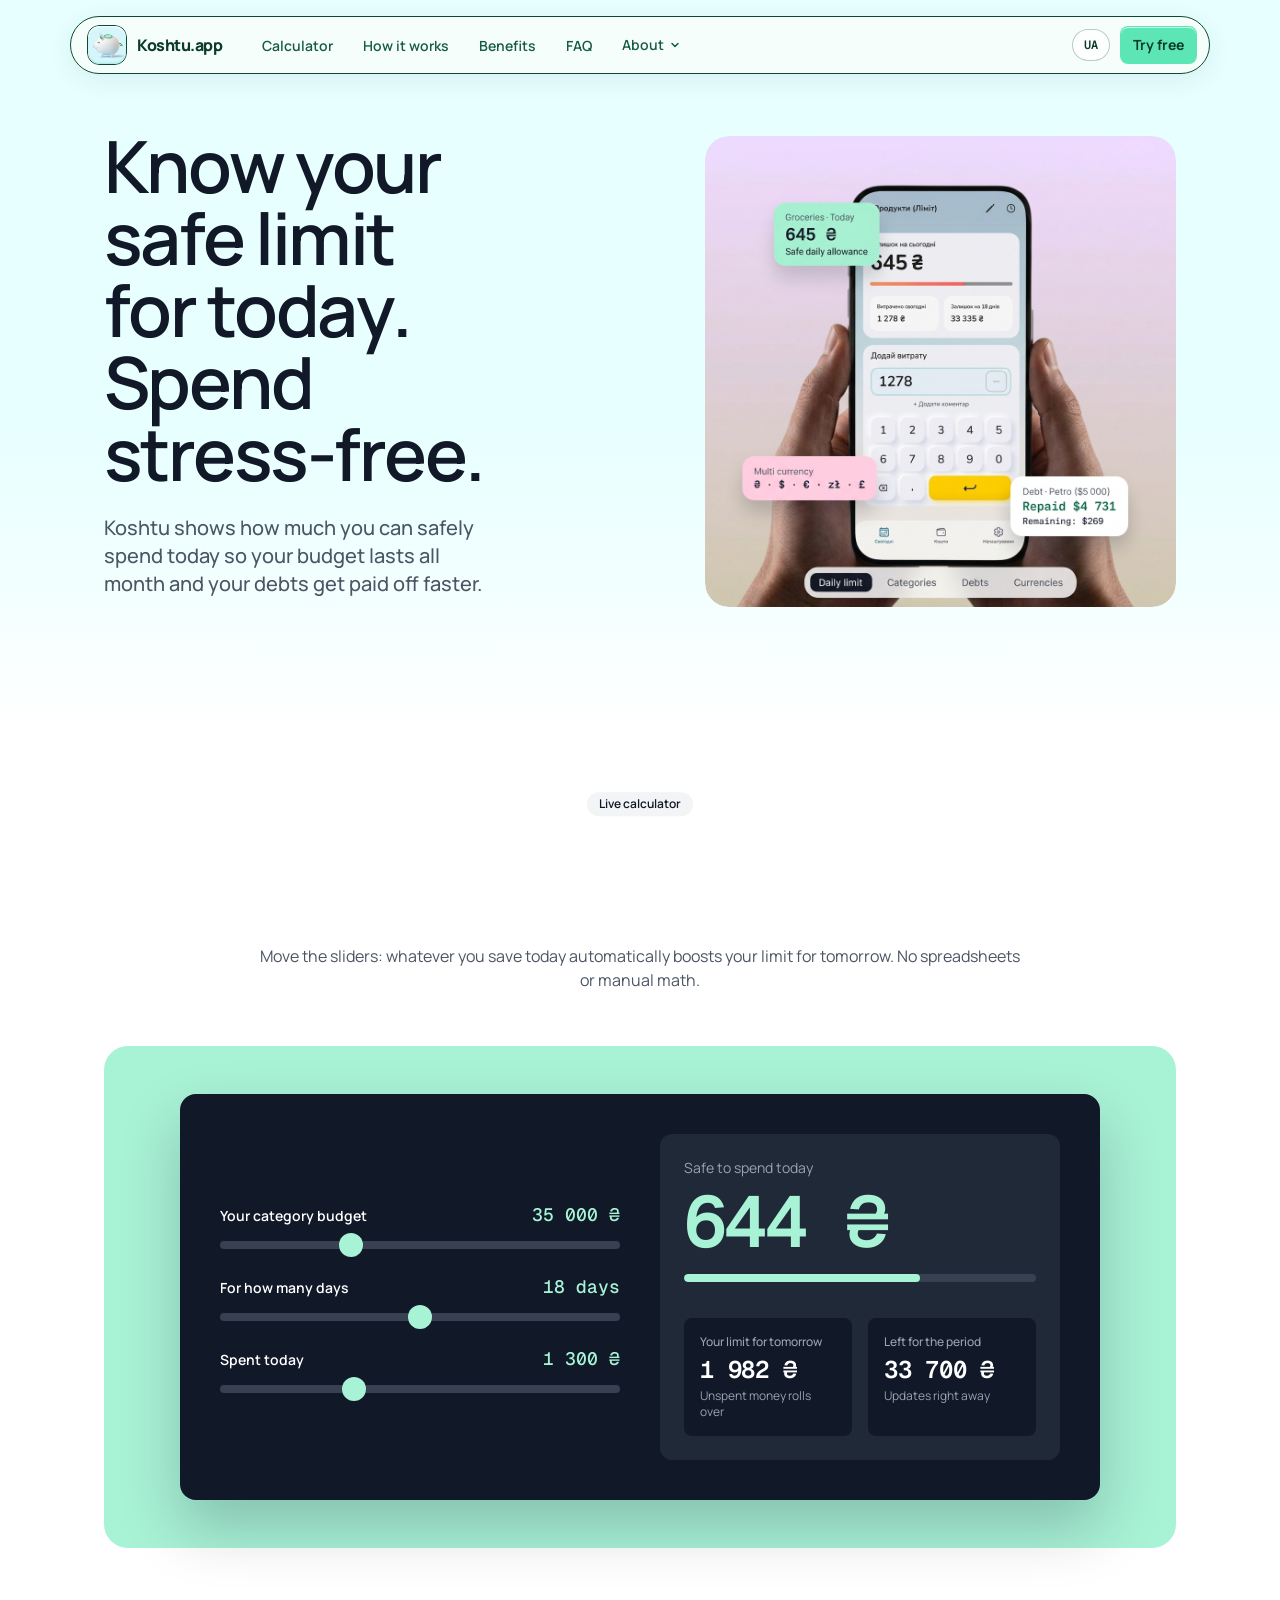
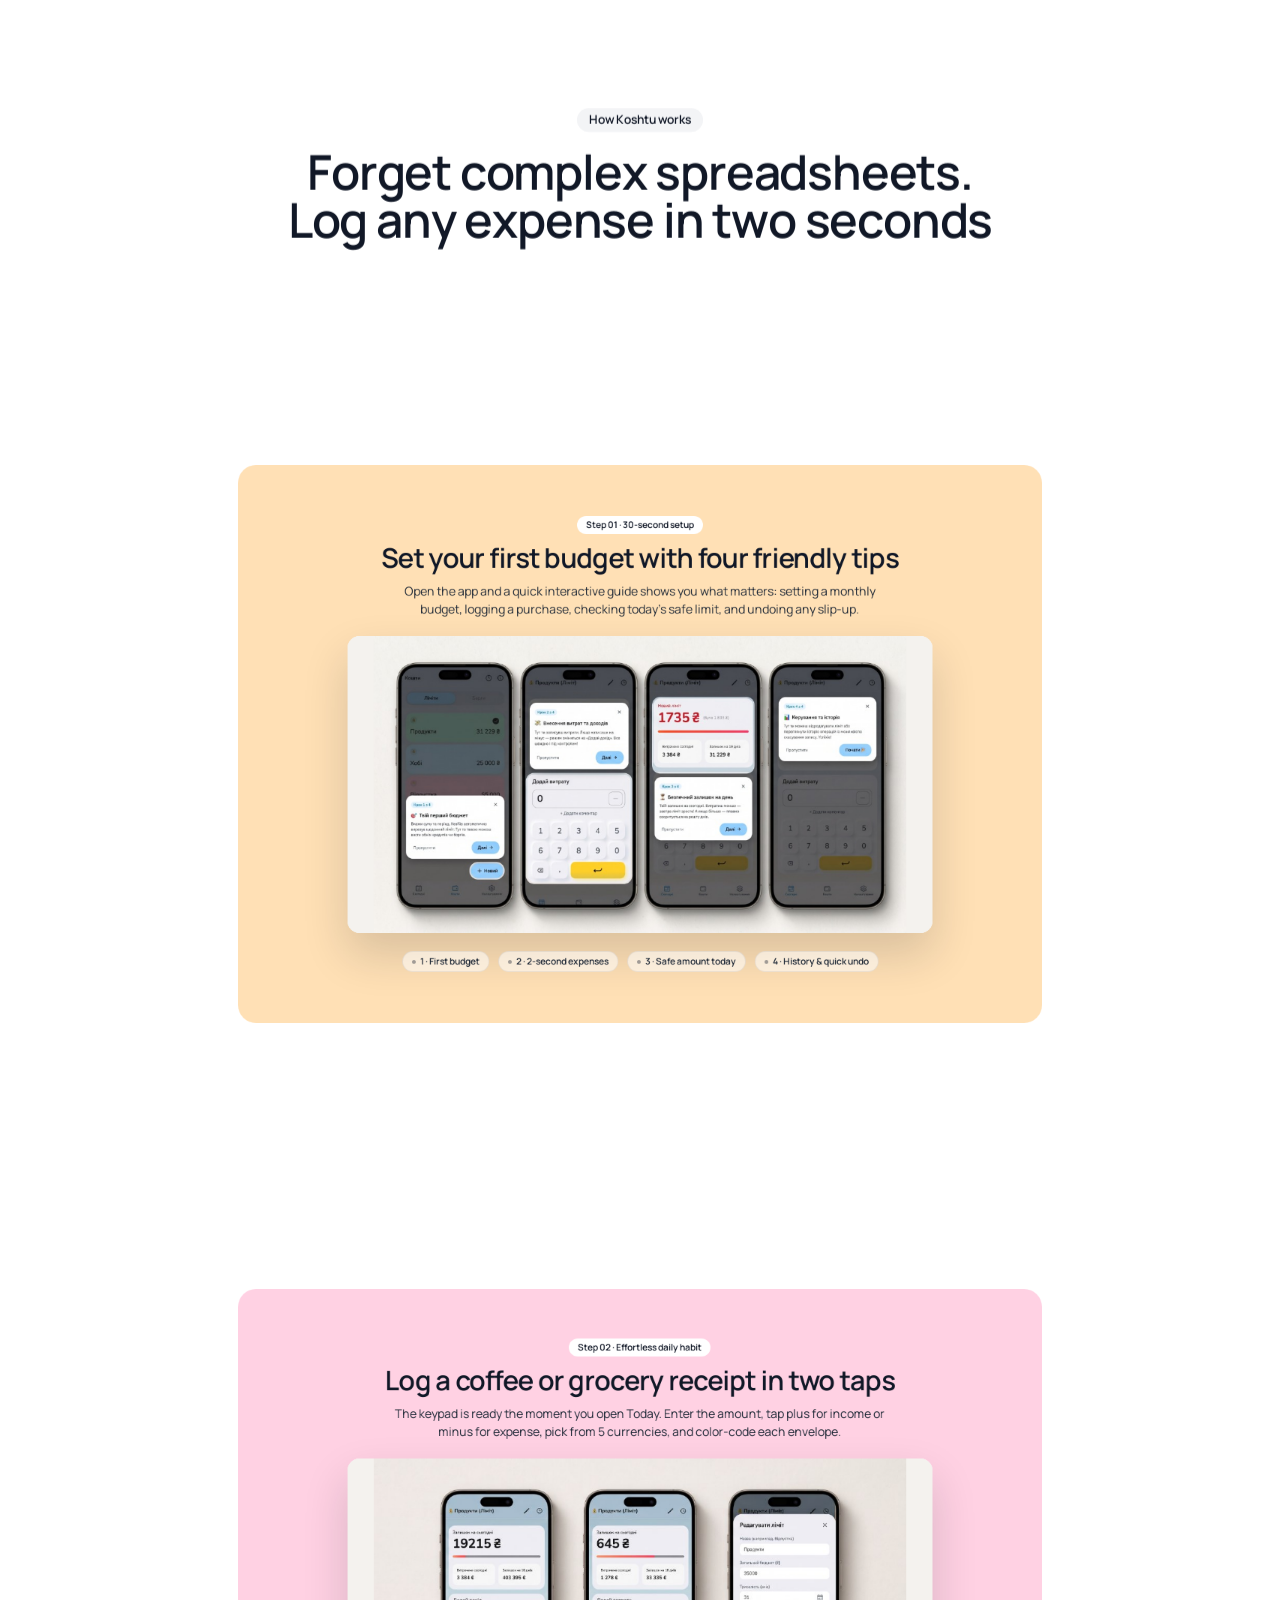
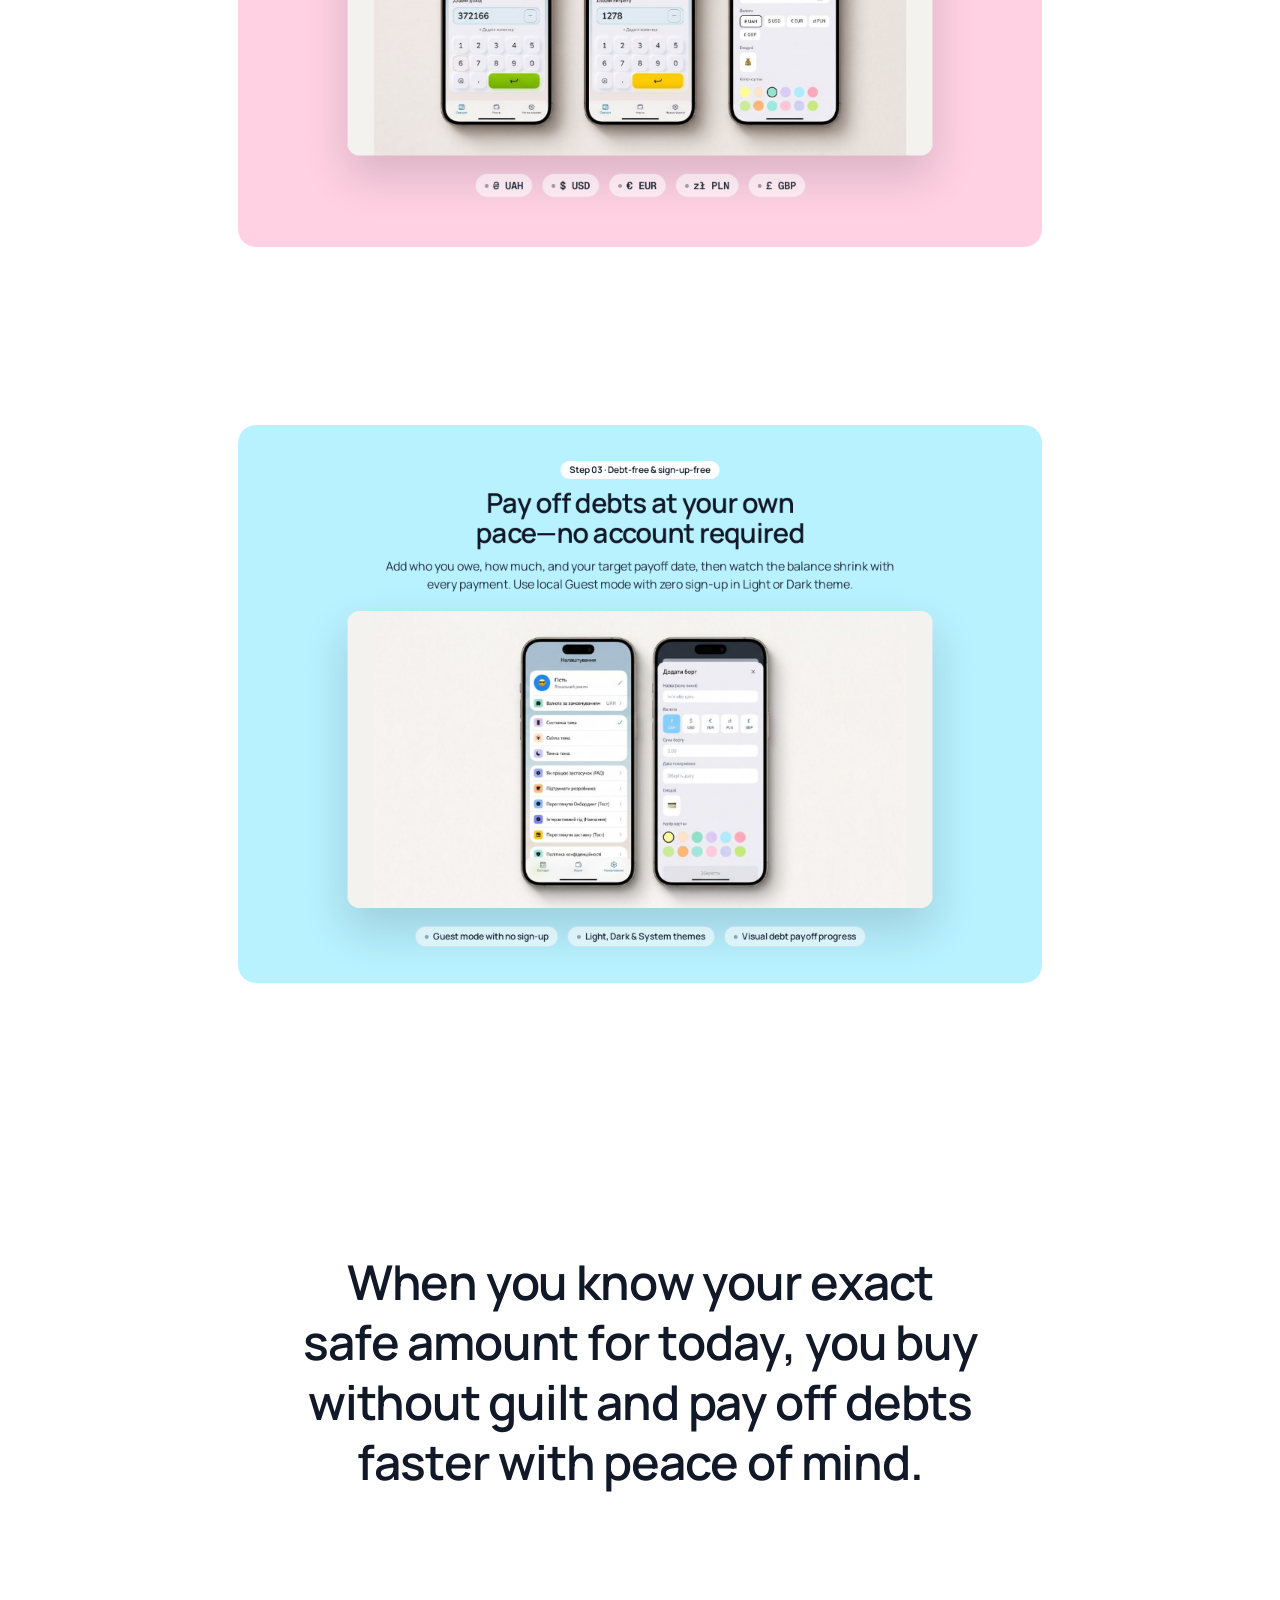
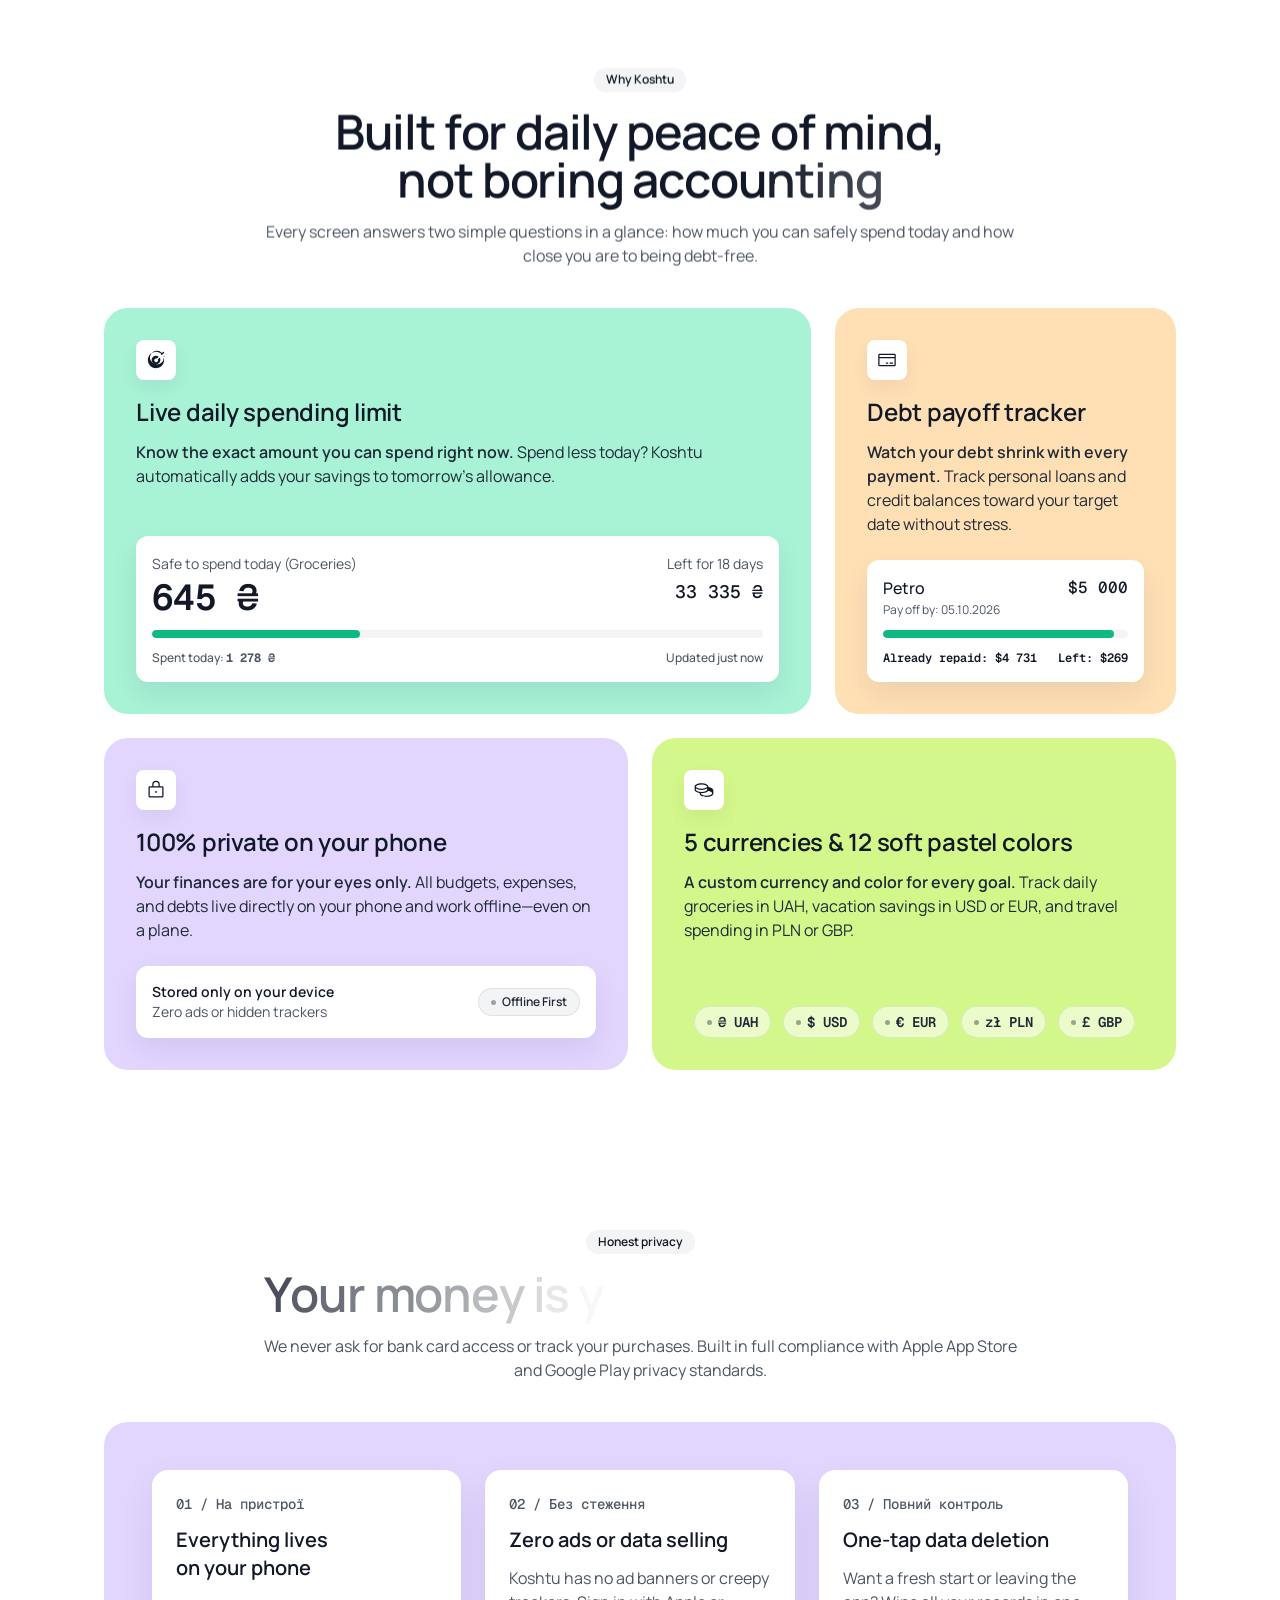
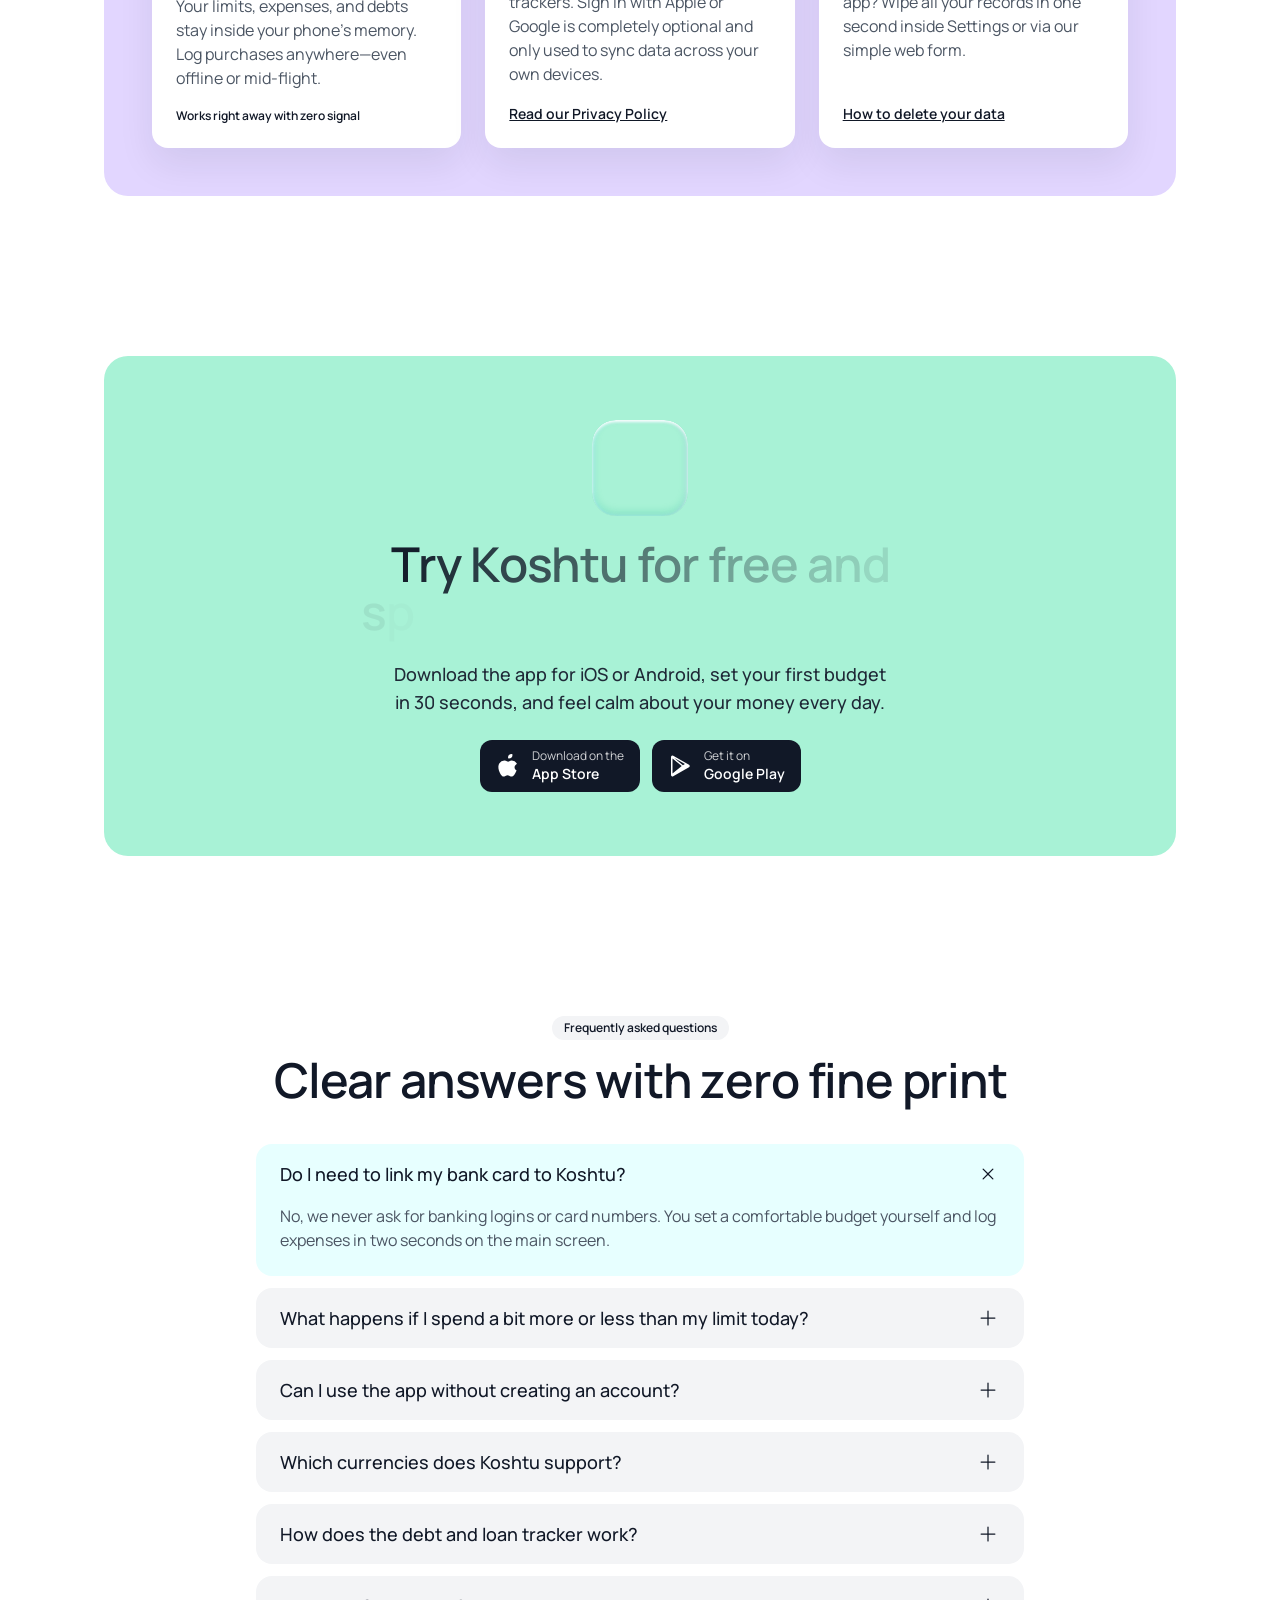
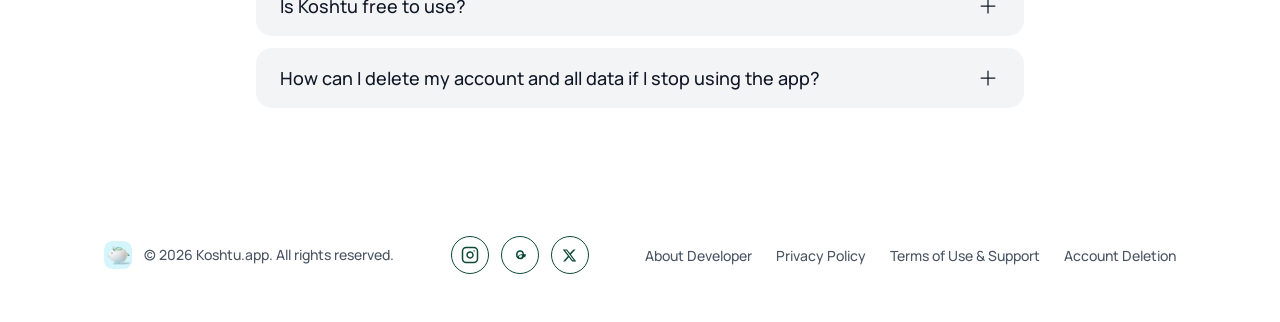
==== commit 906e8737: "feat(nav): add Nomad-style hover mega-menu for project & legal pages" ====
--- a/index.html
+++ b/index.html
@@ -157,7 +157,79 @@
         <li><a href="#user-journey" class="nav-link title-4" data-i18n="nav_how">Як працює</a></li>
         <li><a href="#benefits" class="nav-link title-4" data-i18n="nav_benefits">Переваги</a></li>
         <li><a href="#faq" class="nav-link title-4" data-i18n="nav_faq">Питання</a></li>
-        <li><a href="about.html" class="nav-link title-4" data-i18n="nav_info">Про проєкт</a></li>
+        <li class="nav-dropdown-item" data-nav-dropdown>
+          <a href="about.html" class="nav-link nav-dropdown-trigger title-4" aria-haspopup="true" aria-expanded="false">
+            <span data-i18n="nav_info">Про проєкт</span>
+            <svg class="nav-chevron" width="12" height="12" viewBox="0 0 16 16" fill="none" stroke="currentColor" stroke-width="2" stroke-linecap="round" stroke-linejoin="round" aria-hidden="true">
+              <polyline points="4 6 8 10 12 6"></polyline>
+            </svg>
+          </a>
+          <div class="nav-mega-menu" role="menu" aria-label="Про проєкт">
+            <div class="nav-mega-grid">
+              <a href="about.html" class="nav-mega-card" role="menuitem">
+                <div class="nav-mega-thumb bg-mint">
+                  <img src="assets/eugen-kovalchuk.jpg" alt="" class="nav-mega-avatar" width="56" height="56" />
+                </div>
+                <div class="nav-mega-title" data-i18n="footer_about">Про розробника</div>
+                <ul class="nav-mega-list">
+                  <li><span data-i18n="mega_about_1">Євген Ковальчук</span> <span class="nav-mega-pill" data-i18n="mega_badge_author">Автор</span></li>
+                  <li data-i18n="mega_about_2">Філософія та принципи</li>
+                  <li data-i18n="mega_about_3">Портфоліо та LinkedIn</li>
+                </ul>
+              </a>
+
+              <a href="terms.html" class="nav-mega-card" role="menuitem">
+                <div class="nav-mega-thumb bg-cyan">
+                  <span class="nav-mega-icon-badge" aria-hidden="true">
+                    <svg width="24" height="24" viewBox="0 0 24 24" fill="none" stroke="#034B61" stroke-width="2" stroke-linecap="round" stroke-linejoin="round">
+                      <path d="M21 15a2 2 0 0 1-2 2H7l-4 4V5a2 2 0 0 1 2-2h14a2 2 0 0 1 2 2z"></path>
+                    </svg>
+                  </span>
+                </div>
+                <div class="nav-mega-title" data-i18n="legal_nav_terms">Умови та підтримка</div>
+                <ul class="nav-mega-list">
+                  <li data-i18n="mega_terms_1">Правила користування</li>
+                  <li data-i18n="mega_terms_2">Підписки App Store / Play</li>
+                  <li><span data-i18n="mega_terms_3">Форма підтримки</span> <span class="nav-mega-pill">24h</span></li>
+                </ul>
+              </a>
+
+              <a href="privacy.html" class="nav-mega-card" role="menuitem">
+                <div class="nav-mega-thumb bg-lavender">
+                  <span class="nav-mega-icon-badge" aria-hidden="true">
+                    <svg width="24" height="24" viewBox="0 0 24 24" fill="none" stroke="#3B1D70" stroke-width="2" stroke-linecap="round" stroke-linejoin="round">
+                      <rect x="3" y="11" width="18" height="11" rx="2" ry="2"></rect>
+                      <path d="M7 11V7a5 5 0 0 1 10 0v4"></path>
+                    </svg>
+                  </span>
+                </div>
+                <div class="nav-mega-title" data-i18n="legal_nav_privacy">Конфіденційність</div>
+                <ul class="nav-mega-list">
+                  <li><span data-i18n="mega_priv_1">Локально на смартфоні</span> <span class="nav-mega-pill">100%</span></li>
+                  <li data-i18n="mega_priv_2">Без доступу до банків</li>
+                  <li data-i18n="mega_priv_3">Без реклами і трекерів</li>
+                </ul>
+              </a>
+
+              <a href="account-deletion.html" class="nav-mega-card" role="menuitem">
+                <div class="nav-mega-thumb bg-peach">
+                  <span class="nav-mega-icon-badge" aria-hidden="true">
+                    <svg width="24" height="24" viewBox="0 0 24 24" fill="none" stroke="#70340A" stroke-width="2" stroke-linecap="round" stroke-linejoin="round">
+                      <polyline points="3 6 5 6 21 6"></polyline>
+                      <path d="M19 6v14a2 2 0 0 1-2 2H7a2 2 0 0 1-2-2V6m3 0V4a2 2 0 0 1 2-2h4a2 2 0 0 1 2 2v2"></path>
+                    </svg>
+                  </span>
+                </div>
+                <div class="nav-mega-title" data-i18n="legal_nav_deletion">Видалення даних</div>
+                <ul class="nav-mega-list">
+                  <li><span data-i18n="mega_del_1">У додатку за 1 дотик</span> <span class="nav-mega-pill" data-i18n="mega_badge_fast">5 сек</span></li>
+                  <li data-i18n="mega_del_2">Запит через веб-форму</li>
+                  <li data-i18n="mega_del_3">Повне стирання записів</li>
+                </ul>
+              </a>
+            </div>
+          </div>
+        </li>
       </ul>
 
       <div class="nav-actions">
@@ -197,7 +269,15 @@
       <li class="mobile-menu-item"><a href="#user-journey" class="heading-4" data-i18n="nav_how">Як працює</a></li>
       <li class="mobile-menu-item"><a href="#benefits" class="heading-4" data-i18n="nav_benefits">Переваги</a></li>
       <li class="mobile-menu-item"><a href="#faq" class="heading-4" data-i18n="nav_faq">Питання</a></li>
-      <li class="mobile-menu-item"><a href="about.html" class="heading-4" data-i18n="nav_info">Про проєкт</a></li>
+      <li class="mobile-menu-item">
+        <span class="caption-3 text-secondary" style="display: block; margin-bottom: 6px;" data-i18n="nav_info">Про проєкт</span>
+        <div class="mobile-sublinks">
+          <a href="about.html" class="mobile-sublink-card" data-i18n="footer_about">Про розробника</a>
+          <a href="terms.html" class="mobile-sublink-card" data-i18n="legal_nav_terms">Умови та підтримка</a>
+          <a href="privacy.html" class="mobile-sublink-card" data-i18n="legal_nav_privacy">Конфіденційність</a>
+          <a href="account-deletion.html" class="mobile-sublink-card" data-i18n="legal_nav_deletion">Видалення даних</a>
+        </div>
+      </li>
     </ul>
     <div class="mobile-menu-cta">
       <a href="#download-cta" class="btn btn-primary button-md" style="width: 100%;" data-i18n="nav_cta">Спробувати</a>
--- a/styles.css
+++ b/styles.css
@@ -531,6 +531,208 @@
 .nav-link[aria-current="page"] {
   color: #0B3B2A;
   background-color: var(--stage-mint);
+}
+
+/* Nomad-Style Hover Mega Menu under Floating Pill Navbar */
+.nav-dropdown-item {
+  position: static;
+}
+
+.nav-dropdown-trigger {
+  display: inline-flex;
+  align-items: center;
+  gap: 5px;
+}
+
+.nav-chevron {
+  transition: transform 250ms var(--ease-out-weighted);
+}
+
+.nav-dropdown-item:hover .nav-dropdown-trigger,
+.nav-dropdown-item.is-open .nav-dropdown-trigger {
+  color: #0B3B2A;
+  background-color: rgba(168, 242, 214, 0.65);
+}
+
+.nav-dropdown-item:hover .nav-chevron,
+.nav-dropdown-item.is-open .nav-chevron {
+  transform: rotate(180deg);
+}
+
+.nav-mega-menu {
+  position: absolute;
+  top: calc(100% + 12px);
+  left: 50%;
+  width: min(940px, calc(100vw - 32px));
+  transform: translateX(-50%) translateY(10px) scale(0.98);
+  transform-origin: top center;
+  background-color: #FFFFFF;
+  border: 1.5px solid #0D4A35;
+  border-radius: var(--radius-3xl);
+  padding: 20px;
+  box-shadow: 0 28px 64px rgba(13, 74, 53, 0.16), 0 6px 18px rgba(17, 24, 39, 0.06);
+  opacity: 0;
+  visibility: hidden;
+  pointer-events: none;
+  transition:
+    opacity 220ms var(--ease-out-weighted),
+    transform 260ms var(--ease-out-weighted),
+    visibility 220ms;
+  z-index: 120;
+}
+
+/* Invisible hover bridge between pill navbar and floating mega-menu */
+.nav-mega-menu::before {
+  content: '';
+  position: absolute;
+  top: -18px;
+  left: 0;
+  right: 0;
+  height: 20px;
+}
+
+.nav-dropdown-item:hover .nav-mega-menu,
+.nav-dropdown-item:focus-within .nav-mega-menu,
+.nav-dropdown-item.is-open .nav-mega-menu {
+  opacity: 1;
+  visibility: visible;
+  pointer-events: auto;
+  transform: translateX(-50%) translateY(0) scale(1);
+}
+
+.nav-mega-grid {
+  display: grid;
+  grid-template-columns: repeat(4, 1fr);
+  gap: 14px;
+}
+
+.nav-mega-card {
+  display: flex;
+  flex-direction: column;
+  gap: 12px;
+  padding: 12px;
+  border-radius: var(--radius-2xl);
+  background-color: #FFFFFF;
+  border: 1px solid transparent;
+  text-decoration: none;
+  color: var(--text-dark);
+  transition:
+    background-color 220ms var(--ease-out-weighted),
+    border-color 220ms var(--ease-out-weighted),
+    transform 220ms var(--ease-out-weighted);
+}
+
+.nav-mega-card:hover {
+  background-color: #F8FAFC;
+  border-color: rgba(13, 74, 53, 0.18);
+  transform: translateY(-2px);
+}
+
+.nav-mega-thumb {
+  width: 100%;
+  height: 92px;
+  border-radius: var(--radius-xl);
+  display: flex;
+  align-items: center;
+  justify-content: center;
+  overflow: hidden;
+  position: relative;
+}
+
+.nav-mega-thumb.bg-mint {
+  background-color: var(--stage-mint);
+}
+
+.nav-mega-thumb.bg-cyan {
+  background-color: var(--stage-cyan);
+}
+
+.nav-mega-thumb.bg-lavender {
+  background-color: var(--stage-lavender);
+}
+
+.nav-mega-thumb.bg-peach {
+  background-color: var(--stage-peach);
+}
+
+.nav-mega-avatar {
+  width: 56px;
+  height: 56px;
+  border-radius: var(--radius-full);
+  object-fit: cover;
+  object-position: center 20%;
+  border: 2px solid #FFFFFF;
+  box-shadow: 0 6px 16px rgba(17, 24, 39, 0.14);
+}
+
+.nav-mega-icon-badge {
+  width: 48px;
+  height: 48px;
+  border-radius: 14px;
+  background-color: rgba(255, 255, 255, 0.88);
+  display: inline-flex;
+  align-items: center;
+  justify-content: center;
+  box-shadow: 0 6px 16px rgba(17, 24, 39, 0.08);
+}
+
+.nav-mega-title {
+  font-size: 1rem;
+  line-height: 1.35rem;
+  font-weight: 700;
+  color: #0B3B2A;
+  letter-spacing: -0.01em;
+}
+
+.nav-mega-list {
+  list-style: none;
+  display: flex;
+  flex-direction: column;
+  gap: 7px;
+}
+
+.nav-mega-list li {
+  font-size: 0.8125rem;
+  line-height: 1.15rem;
+  color: var(--text-secondary);
+  display: flex;
+  align-items: center;
+  gap: 6px;
+  flex-wrap: wrap;
+}
+
+.nav-mega-pill {
+  display: inline-flex;
+  align-items: center;
+  padding: 2px 7px;
+  border-radius: var(--radius-full);
+  background-color: #0D4A35;
+  color: #FFFFFF;
+  font-family: var(--font-mono);
+  font-size: 0.625rem;
+  font-weight: 600;
+  letter-spacing: 0.04em;
+  text-transform: uppercase;
+}
+
+/* Mobile menu direct sub-links */
+.mobile-sublinks {
+  display: grid;
+  grid-template-columns: 1fr 1fr;
+  gap: 8px;
+  margin-top: 8px;
+}
+
+.mobile-sublink-card {
+  display: flex;
+  align-items: center;
+  gap: 8px;
+  padding: 10px 12px;
+  border-radius: var(--radius-xl);
+  background-color: var(--bg-surface);
+  font-size: 0.875rem;
+  font-weight: 600;
+  color: #0B3B2A;
 }
 
 .nav-actions {
